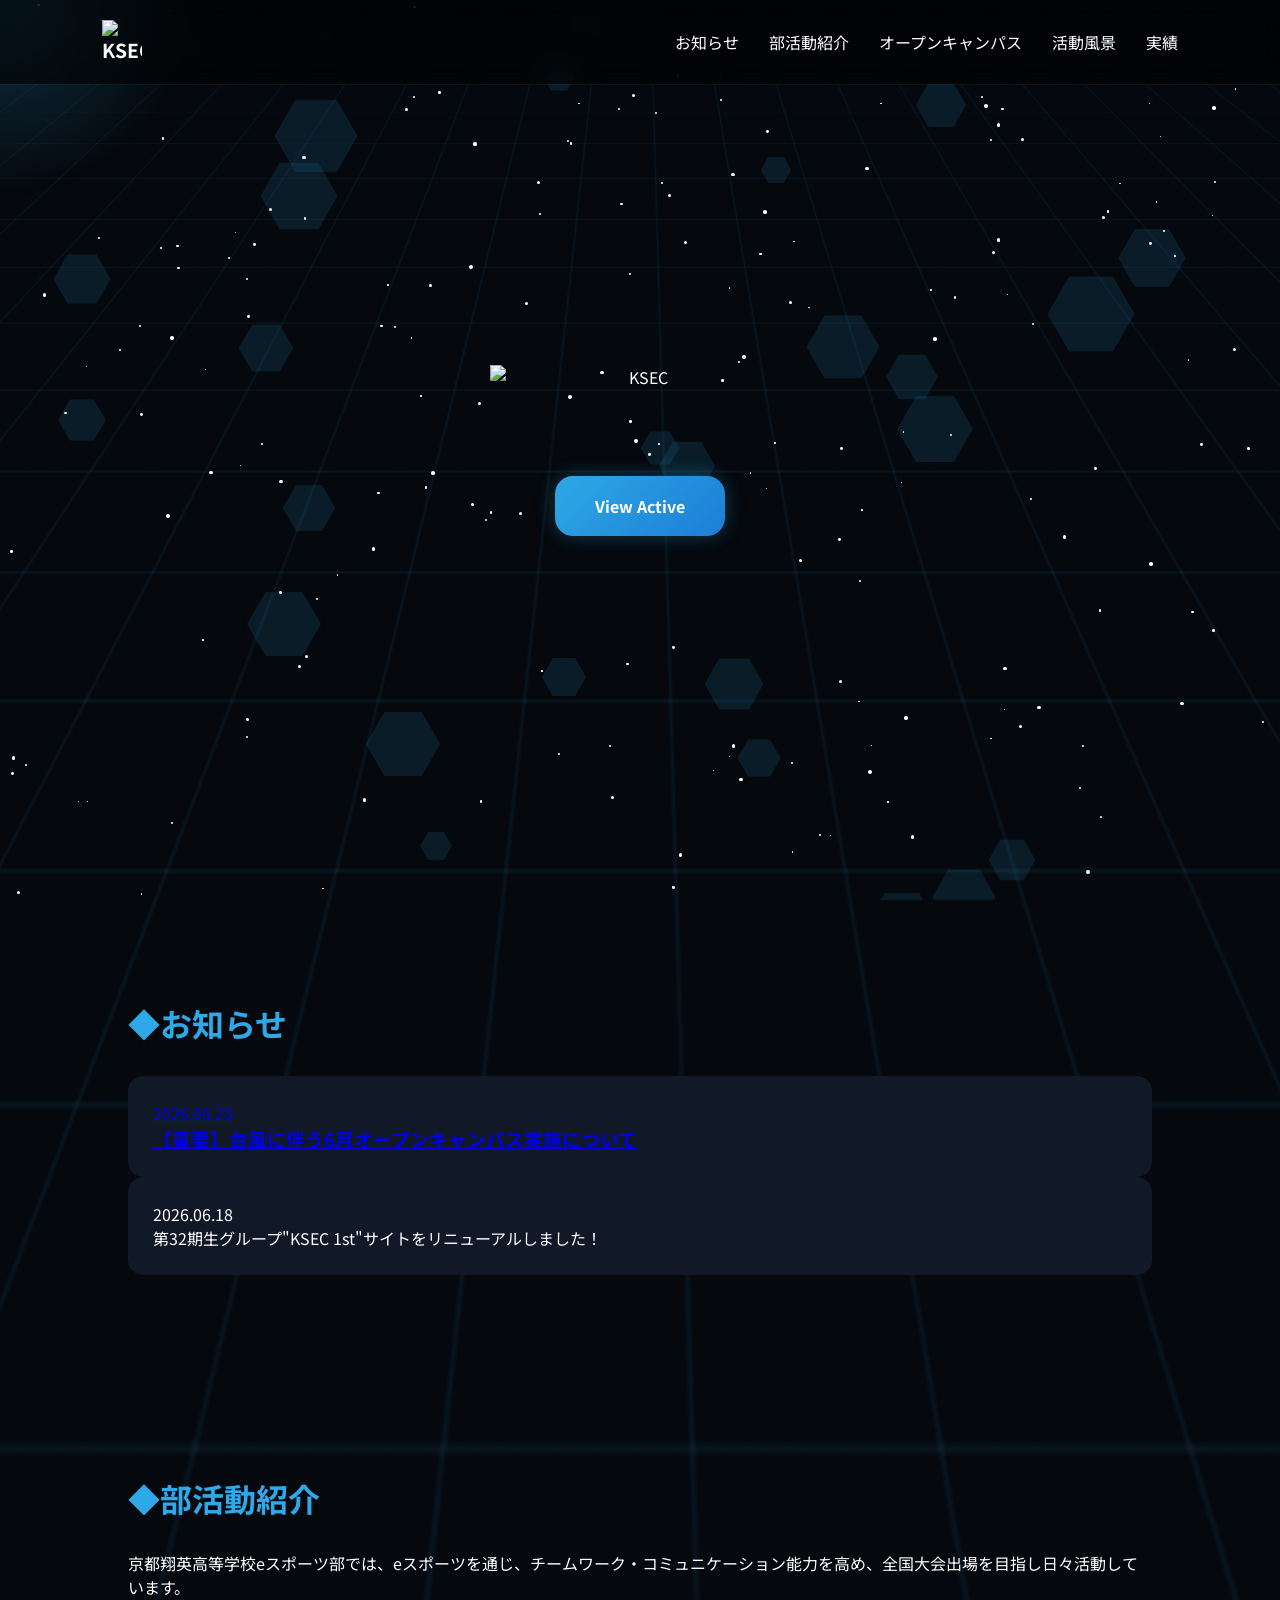
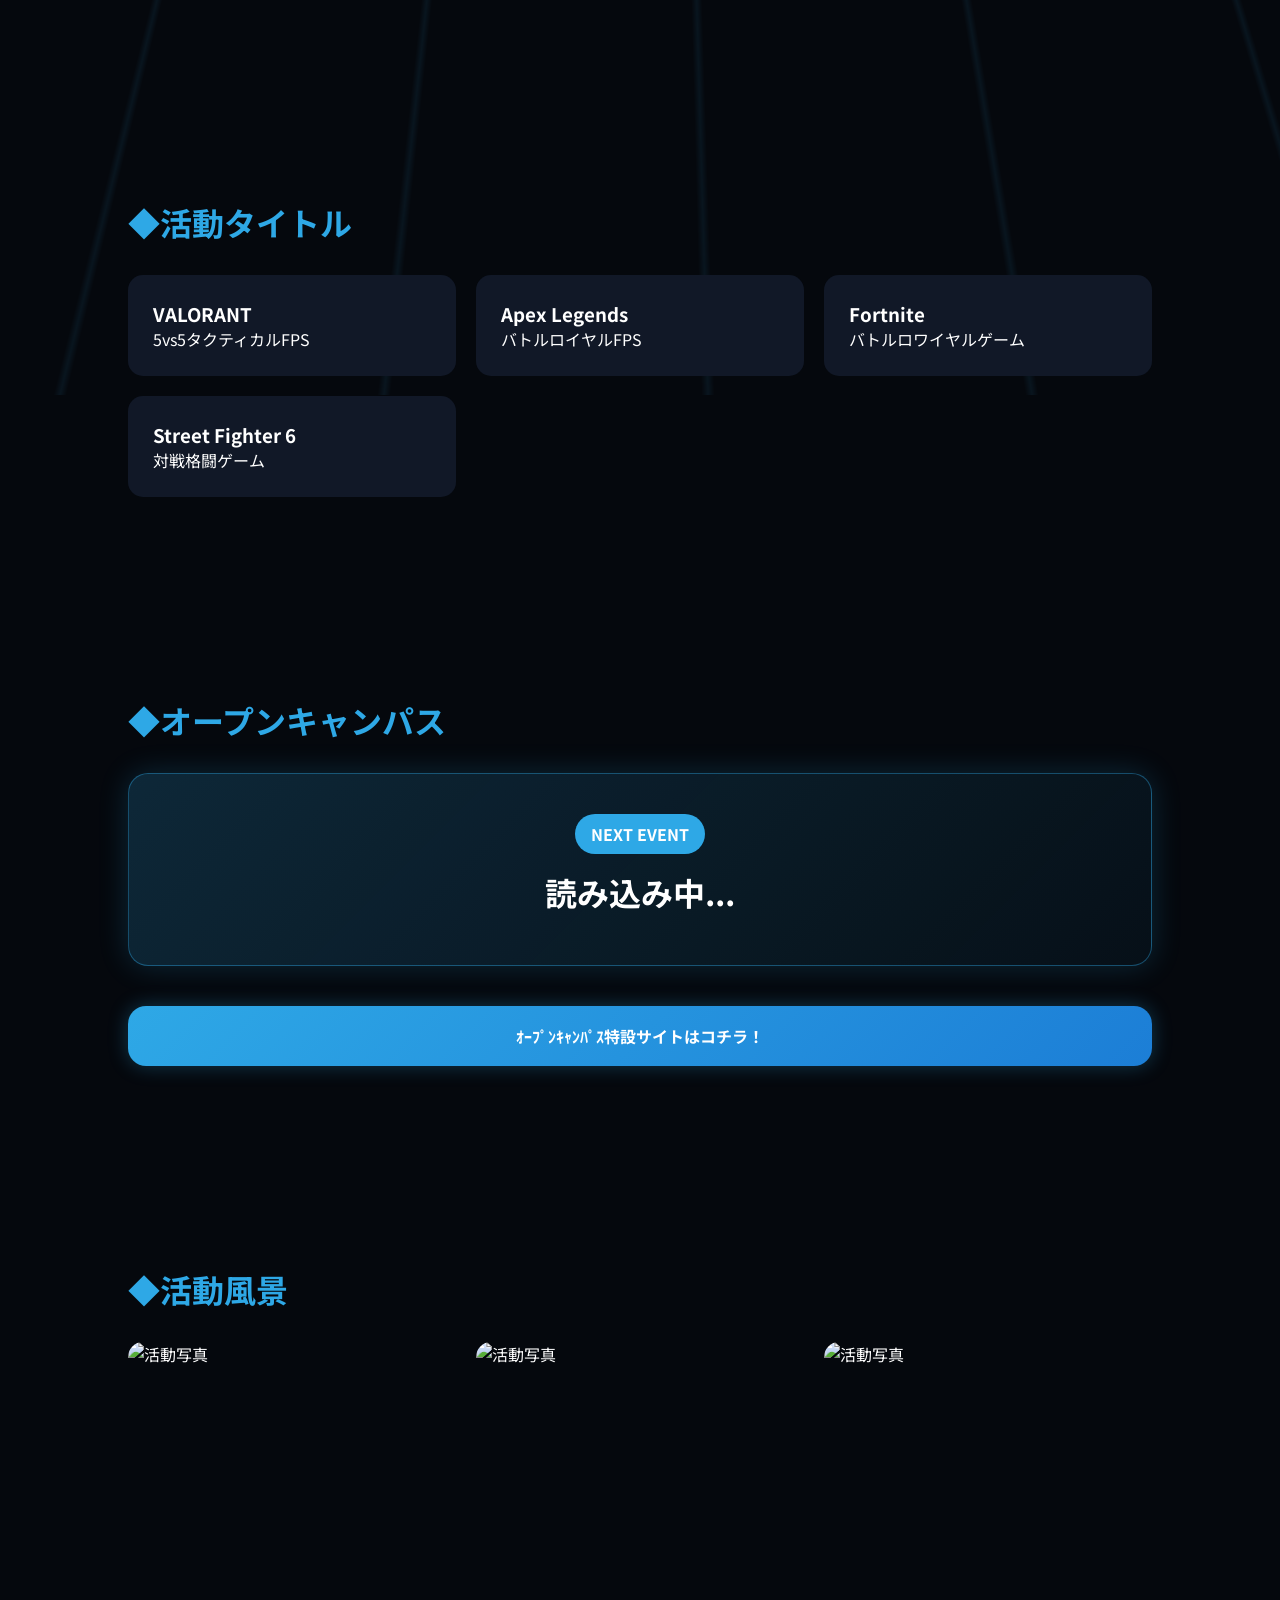
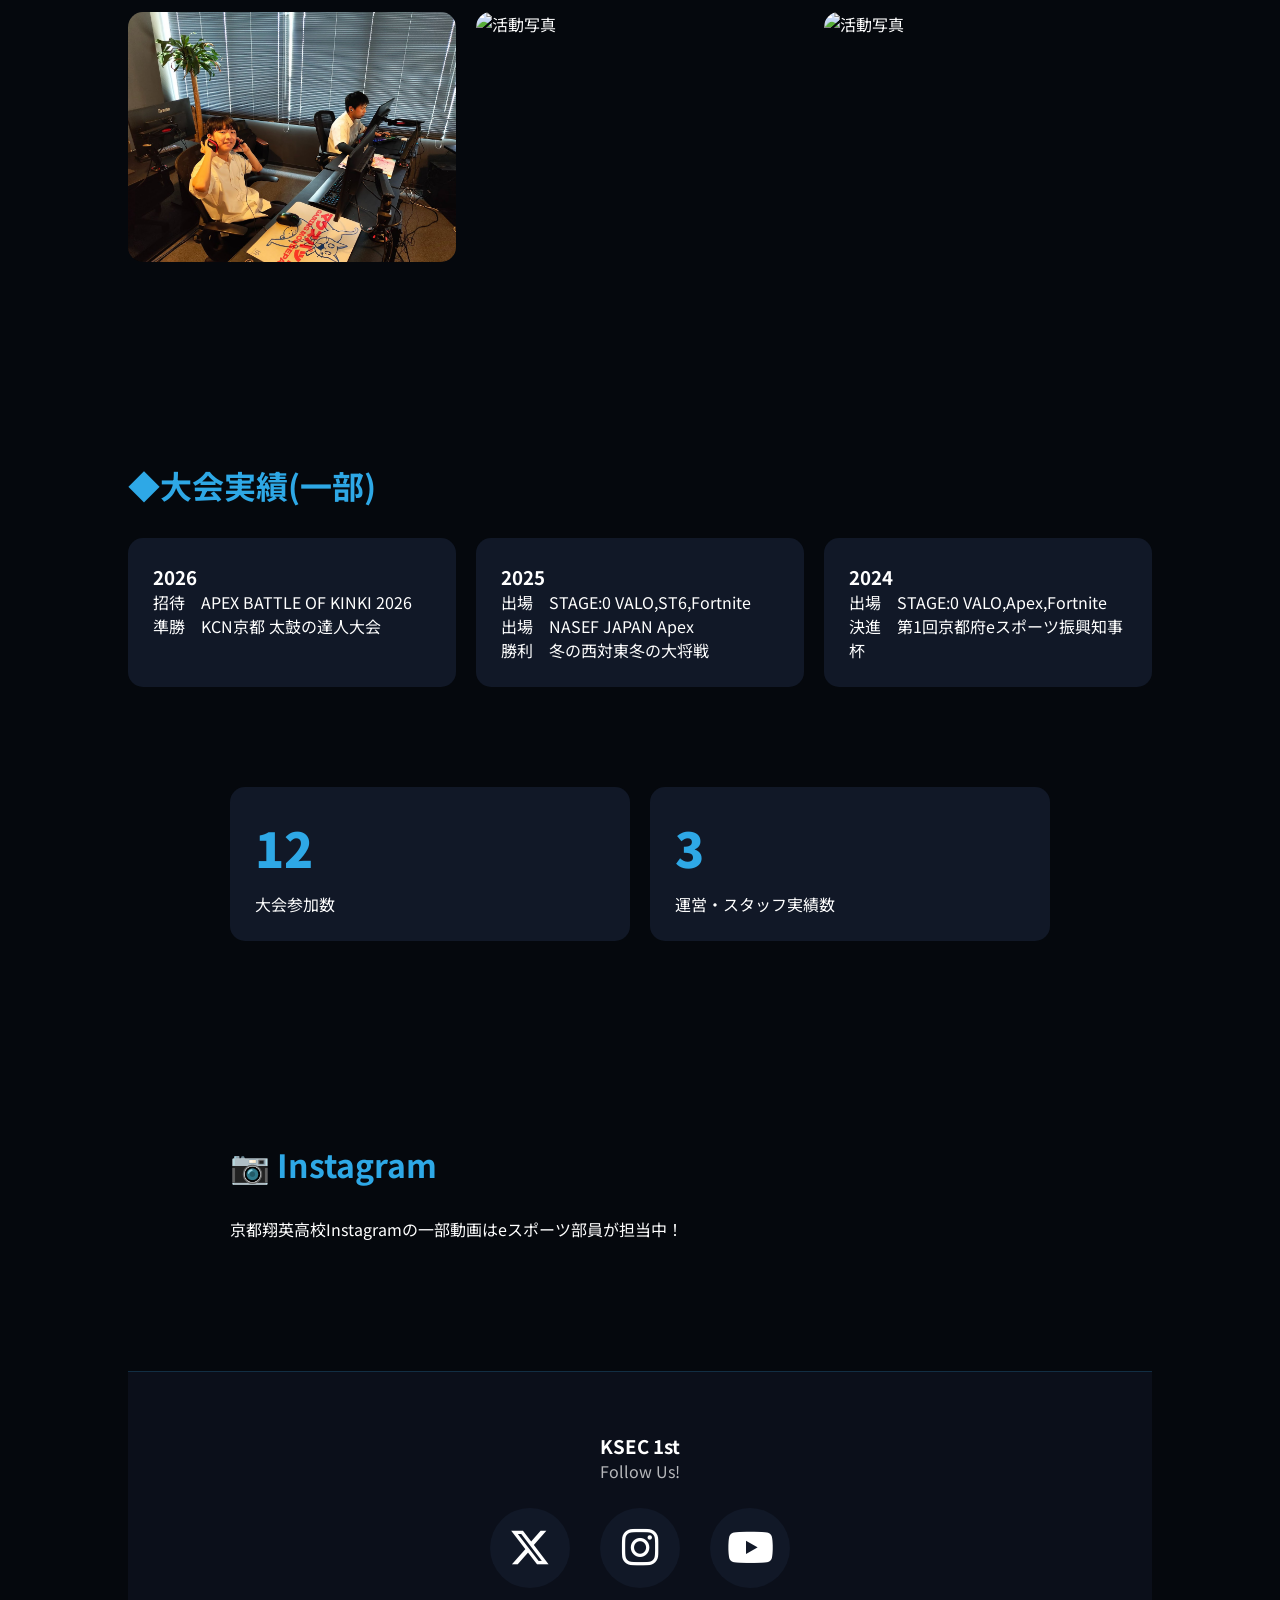
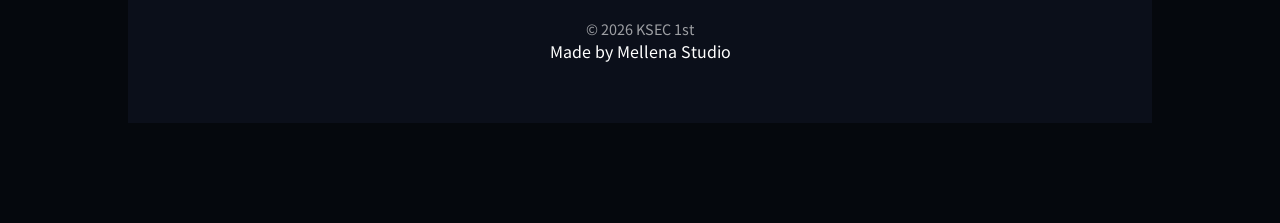
==== index.html @ 060e26bb "Update index.html" ====
<!DOCTYPE html>
<html lang="ja">
<head>
<meta charset="UTF-8">
<meta name="viewport" content="width=device-width, initial-scale=1.0">
<title>KSEC 1st</title>
<link rel="stylesheet" href="style.css">
<link rel="preconnect" href="https://fonts.googleapis.com">
<link rel="preconnect" href="https://fonts.gstatic.com" crossorigin>
<link href="https://fonts.googleapis.com/css2?family=Noto+Sans+JP:wght@300;400;500;700;900&display=swap" rel="stylesheet">
<link rel="stylesheet" href="https://cdnjs.cloudflare.com/ajax/libs/font-awesome/6.5.2/css/all.min.css">
</head>
<body>

<div id="stars"></div>
<div class="grid-bg"></div>
<div id="particles"></div>
<div id="cursor-glow"></div>
    
<header>
<div class="logo">
<img src="ksec-logo2.png" alt="KSEC">
</div>
<nav id="nav">
<a href="#news">お知らせ</a><a href="#about">部活動紹介</a><a href="#open-campus">オープンキャンパス</a><a href="#gallery">活動風景</a><a href="#results">実績</a></nav>
<div id="menuBtn" class="menu-btn">☰</div>
</header>
<section id="home" class="hero">
<img src="ksec-logo.png" alt="KSEC" class="hero-logo glow-logo intro-logo">
<p class="catch">もっと楽しく もっと上へ</p>
<a href="#about" class="hero-btn">
</span>View Active</a>
</section>

<!-- News -->
<section id="news" class="fade">
<h2>◆お知らせ</h2>
<div class="news-wrapper">
<div class="news-card">
<a href="https://drive.google.com/file/d/1U4mfy_bOHEAbRYDK4AwfOE5Px_L6fiT7/view" class="news-link">
<span class="news-date">2026.06.25</span><h3>【重要】台風に伴う6月オープンキャンパス実施について</h3>
</a></div></div>

<div class="news-card">
<span class="date">2026.06.18</span>
<p>第32期生グループ"KSEC 1st"サイトをリニューアルしました！</p>
</div></div></section>

<!-- About -->
<section id="about" class="fade">
<h2>◆部活動紹介</h2>
<p class="about-text">
</p>京都翔英高等学校eスポーツ部では、eスポーツを通じ、チームワーク・コミュニケーション能力を高め、全国大会出場を目指し日々活動しています。</p>
</section>

<!-- Games -->

<section id="games" class="fade">
<h2>◆活動タイトル</h2>
<div class="games-grid">
<div class="game-card">
<h3>VALORANT</h3><p>5vs5タクティカルFPS</p></div>
<div class="game-card">
<h3>Apex Legends</h3><p>バトルロイヤルFPS</p></div>
<div class="game-card">
<h3>Fortnite</h3><p>バトルロワイヤルゲーム</p></div>
<div class="game-card">
<h3>Street Fighter 6</h3><p>対戦格闘ゲーム</p></div>
</div>
</section>
<!-- Schedule -->
<section id="open-campus" class="fade">
<h2>◆オープンキャンパス</h2>

<!-- 次回開催 -->
<div class="next-campus">
<span class="badge">NEXT EVENT</span>
<h3 id="index-next-date">読み込み中...</h3>
<p id="index-next-title"></p><p id="index-next-time"></p>
<p id="index-countdown" class="countdown"></p>
</div><div>
<a href="open-campus.html" class="hero-btn">ｵｰﾌﾟﾝｷｬﾝﾊﾟｽ特設サイトはコチラ！</a>
</div></section>

<!-- Gallery -->
<section id="gallery" class="fade">
<h2>◆活動風景</h2>
<div class="gallery">
<img src="photo2.JPG" alt="活動写真"><img src="photo4.JPG" alt="活動写真"><img src="photo6.JPG" alt="活動写真"><img src="photo1.jpg" alt="活動写真"><img src="photo3.JPG" alt="活動写真"><img src="photo5.JPG" alt="活動写真">
</div>
</section>
<!-- Results -->
<section id="results" class="fade">
<h2>◆大会実績(一部)</h2>
<div class="results-grid">
<div class="result-card">
<h3>2026</h3>
<p>招待　APEX BATTLE OF KINKI 2026</p><p>準勝　KCN京都 太鼓の達人大会</p></div>
<div class="result-card">
<h3>2025</h3><p>出場　STAGE:0 VALO,ST6,Fortnite</p><p>出場　NASEF JAPAN Apex</p><p>勝利　冬の西対東冬の大将戦</p></div>
<div class="result-card">
<h3>2024</h3><p>出場　STAGE:0 VALO,Apex,Fortnite</p><p>決進　第1回京都府eスポーツ振興知事杯</p></div></div>
<!-- Stats -->
<section class="stats fade">
<div class="stat-card">
<span class="counter" data-target="30">0</span>
<p>大会参加数</p>
</div>
<div class="stat-card">
<span class="counter" data-target="6">0</span>
<p>運営・スタッフ実績数</p>
</div></section>
<!-- Instagram -->
<section id="instagram" class="fade">
<h2>📷 Instagram</h2><p class="insta-text">
</p>京都翔英高校Instagramの一部動画はeスポーツ部員が担当中！</p>
 <script src="https://static.elfsight.com/platform/platform.js" async></script>
<div class="elfsight-app-819b31e4-24ea-409b-ba57-4400c24d11ab" data-elfsight-app-lazy>
</div></section>

<footer>
<h3>KSEC 1st</h3>
<p class="footer-message">Follow Us!</p>
<div class="social-links">
<a href="https://x.com/kyoto_shoei" target="_blank" class="x">
<i class="fa-brands fa-x-twitter"></i></a>
<a href="https://www.instagram.com/kyotoshoei_highschool_info/" target="_blank"class="instagram">
<i class="fa-brands fa-instagram"></i>
</a><a href="https://www.youtube.com/@masayume6021" target="_blank" class="youtube">
<i class="fa-brands fa-youtube"></i></a></div>
<p class="copyright">© 2026 KSEC 1st</p><p>Made by Mellena Studio</p>
</footer>
<script src="script.js"></script>
</body>
</html>
---- style.css ----
html,
body{
    overflow-x: clip;
}

/* ==========================
   RESET
========================== */

*{
margin:0;
padding:0;
box-sizing:border-box;
scroll-behavior:smooth;
}

:root{

--main:#2EA8E6;
--bg:#05080d;
--card:#111827;
--text:#ffffff;

}

body{

background:var(--bg);
color:var(--text);

font-family:
"Noto Sans JP",
sans-serif;

overflow-x:hidden;

}

/* ==========================
   星空
========================== */

#stars{

position:fixed;
top:0;
left:0;

width:100%;
height:100%;

z-index:-5;

pointer-events:none;

}

.star{

position:absolute;

background:white;

border-radius:50%;

animation:
twinkle 3s infinite alternate;

}

@keyframes twinkle{

0%{
opacity:.2;
}

100%{
opacity:1;
}

}

/* ==========================
   3D GRID
========================== */

.grid-bg{

position:fixed;

width:100%;
height:100%;

top:0;
left:0;

background:

linear-gradient(
rgba(46,168,230,.08) 1px,
transparent 1px
),

linear-gradient(
90deg,
rgba(46,168,230,.08) 1px,
transparent 1px
);

background-size:50px 50px;

transform:
perspective(1000px)
rotateX(70deg);

transform-origin:top;

animation:
gridMove 10s linear infinite;

z-index:-4;

}

@keyframes gridMove{

0%{
background-position:0 0;
}

100%{
background-position:0 50px;
}

}

/* ==========================
   HEX PARTICLES
========================== */

#particles{

position:fixed;

width:100%;
height:100%;

z-index:-3;

overflow:hidden;

pointer-events:none;

}

.hex{

position:absolute;

width:60px;
height:60px;

background:
rgba(46,168,230,.12);

clip-path:
polygon(
25% 6.7%,
75% 6.7%,
100% 50%,
75% 93.3%,
25% 93.3%,
0% 50%
);

animation:
floatHex linear infinite;

}

@keyframes floatHex{

0%{

transform:
translateY(0)
rotate(0deg);

}

50%{

transform:
translateY(-80px)
rotate(180deg);

}

100%{

transform:
translateY(0)
rotate(360deg);

}

}

/* ==========================
   CURSOR GLOW
========================== */

#cursor-glow{

position:fixed;

width:400px;
height:400px;

border-radius:50%;

background:
radial-gradient(
circle,
rgba(46,168,230,.25),
transparent 70%
);

pointer-events:none;

transform:
translate(-50%,-50%);

z-index:-1;

}

/* ==========================
   HEADER
========================== */

header{

position:fixed;

width:100%;

padding:20px 8%;

display:flex;

justify-content:space-between;

align-items:center;

background:
rgba(0,0,0,.6);

backdrop-filter:
blur(10px);

z-index:1000;

}

.logo{

display:flex;

align-items:center;

gap:10px;

font-weight:700;

font-size:1.2rem;

}

.logo img{

width:40px;

}

nav{

display:flex;

gap:30px;

}

nav a{

color:white;

text-decoration:none;

transition:.3s;

}

nav a:hover{

color:var(--main);

}

.menu-btn{

display:none;

font-size:2rem;

cursor:pointer;

}

/* ==========================
   HERO
========================== */

.hero{

height:100vh;

display:flex;

flex-direction:column;

justify-content:center;

align-items:center;

text-align:center;

padding:0 20px;

}

.hero h1{

font-size:5rem;

font-weight:900;

margin-top:20px;

}

.catch{

font-size:1.4rem;

margin-top:15px;

opacity:0;

animation:
fadeUp 1s ease forwards;

animation-delay:2.8s;

}

/* ==========================
   LOGO
========================== */

.hero-logo{

width:300px;

max-width:70%;

}

.intro-logo{

opacity:0;

animation:

eagleEntrance 3s ease-out forwards,

landingGlow 1.5s ease-out 2.3s,

floatLogo 5s ease-in-out infinite 3s;

}

@keyframes eagleEntrance{

0%{

opacity:0;

transform:

translateX(-500px)
translateY(-150px)
rotate(-25deg)
scale(.2);

filter:blur(15px);

}

40%{

opacity:1;

transform:

translateX(80px)
translateY(-40px)
rotate(8deg)
scale(1.15);

filter:blur(0);

}

70%{

transform:

translateX(-30px)
translateY(10px)
rotate(-3deg)
scale(.95);

}

100%{

opacity:1;

transform:

translateX(0)
translateY(0)
rotate(0)
scale(1);

}

}

@keyframes landingGlow{

50%{

filter:

drop-shadow(0 0 30px #2EA8E6)

drop-shadow(0 0 80px #2EA8E6)

drop-shadow(0 0 120px #2EA8E6);

}

}

@keyframes floatLogo{

0%{
transform:translateY(0);
}

50%{
transform:translateY(-20px);
}

100%{
transform:translateY(0);
}

}

/* ==========================
   BUTTON
========================== */

.hero-btn{

display:flex;
align-items:center;
justify-content:center;
gap:12px;

margin-top:40px;

padding:18px 40px;

border-radius:18px;

text-decoration:none;

font-weight:700;
font-size:1rem;

color:white;

background:
linear-gradient(
135deg,
#2EA8E6,
#1c7ed6
);

box-shadow:
0 0 20px rgba(46,168,230,.3);

transition:
all .3s ease;

}

.hero-btn:hover{

transform:
translateY(-4px)
scale(1.03);

box-shadow:

0 0 25px rgba(46,168,230,.5),

0 0 50px rgba(46,168,230,.3);

}

.hero-btn:active{

transform:
translateY(-1px);

}

.btn-icon{

font-size:1.2rem;

}

.hero-btn{

position:relative;
overflow:hidden;

}

.hero-btn::before{

content:"";

position:absolute;

top:0;
left:-100%;

width:100%;
height:100%;

background:

linear-gradient(
90deg,
transparent,
rgba(255,255,255,.3),
transparent
);

transition:.8s;

}

.hero-btn:hover::before{

left:100%;

}

/* ==========================
   SECTION
========================== */

section{

padding:100px 10%;

}

h2{

font-size:2rem;

margin-bottom:30px;

color:var(--main);

}

/* ==========================
   CARDS
========================== */

.news-card,
.game-card,
.result-card,
.stat-card{

background:var(--card);

padding:25px;

border-radius:15px;

transition:.3s;

}

.news-card:hover,
.game-card:hover,
.result-card:hover,
.stat-card:hover{

transform:
translateY(-5px);

box-shadow:
0 0 25px rgba(46,168,230,.3);

}

.games-grid,
.results-grid,
.stats{

display:grid;

grid-template-columns:
repeat(auto-fit,minmax(250px,1fr));

gap:20px;

}

/* ==========================
   GALLERY
========================== */

.gallery{

display:grid;

grid-template-columns:
repeat(auto-fit,minmax(250px,1fr));

gap:20px;

}

.gallery img{

width:100%;

height:250px;

object-fit:cover;

border-radius:15px;

transition:.4s;

}

.gallery img:hover{

transform:
scale(1.05);

box-shadow:
0 0 30px rgba(46,168,230,.5);

}

/* ==========================
   COUNTER
========================== */

.counter{

font-size:3rem;

font-weight:900;

color:var(--main);

display:block;

margin-bottom:10px;

}

/* ==========================
   SCROLL ANIMATION
========================== */

.fade{

opacity:0;

transform:
translateY(50px);

transition:1s;

}

.fade.show{

opacity:1;

transform:
translateY(0);

}

/* ==========================
   OPEN CAMPUS
========================== */

.next-campus{

background:
linear-gradient(
135deg,
rgba(46,168,230,.2),
rgba(46,168,230,.05)
);

border:
1px solid rgba(46,168,230,.4);

padding:40px;

border-radius:20px;

margin-bottom:40px;

text-align:center;

box-shadow:
0 0 30px rgba(46,168,230,.2);

}

.badge{

display:inline-block;

padding:8px 16px;

border-radius:999px;

background:#2EA8E6;

font-weight:bold;

margin-bottom:15px;

}

.next-campus h3{

font-size:2rem;

margin-bottom:10px;

}

.campus-list{

display:flex;

flex-direction:column;

gap:15px;

}

.campus-card{

display:flex;

align-items:center;

gap:20px;

padding:20px;

background:#111827;

border-radius:15px;

transition:.3s;

}

.campus-card:hover{

transform:
translateX(8px);

box-shadow:
0 0 20px rgba(46,168,230,.3);

}

.campus-date{

min-width:80px;

text-align:center;

font-size:1.4rem;

font-weight:bold;

color:#2EA8E6;

}

/* ==========================
   OPEN CAMPUS BUTTON
========================== */

.campus-btn{

display:inline-flex;

align-items:center;
justify-content:center;

gap:10px;

width:fit-content;

margin:25px auto 0;

padding:18px 35px;

background:
linear-gradient(
135deg,
#2EA8E6,
#1c7ed6
);

color:white;

text-decoration:none;

font-size:1.05rem;
font-weight:700;

border-radius:999px;

transition:.3s;

box-shadow:
0 0 20px rgba(46,168,230,.3);

position:relative;
overflow:hidden;

}

/* 光が流れる */

.campus-btn::before{

content:"";

position:absolute;

top:0;
left:-100%;

width:100%;
height:100%;

background:

linear-gradient(
90deg,
transparent,
rgba(255,255,255,.4),
transparent
);

transition:.8s;

}

.campus-btn:hover::before{

left:100%;

}

.campus-btn:hover{

transform:
translateY(-4px)
scale(1.03);

box-shadow:

0 0 30px rgba(46,168,230,.5),

0 0 60px rgba(46,168,230,.3);

}

/*************************
 OPEN CAMPUS TITLE
*************************/

.campus-title{

    width:1000px;

    max-width:95%;

    height:auto;

    display:block;

    margin:50px auto 20px;

    filter:
        drop-shadow(0 0 15px rgba(46,168,230,.6))
        drop-shadow(0 0 35px rgba(46,168,230,.4));

    animation:
        titleAppear 1.2s ease,
        titleFloat 4s ease-in-out infinite 1.2s;

}

/* 登場演出 */

@keyframes titleAppear{

    from{

        opacity:0;

        transform:
            translateY(40px)
            scale(.9);

    }

    to{

        opacity:1;

        transform:
            translateY(0)
            scale(1);

    }

}

/* ふわっと浮く */

@keyframes titleFloat{

    0%{
        transform:translateY(0);
    }

    50%{
        transform:translateY(-10px);
    }

    100%{
        transform:translateY(0);
    }

}

@media(max-width:820px){

    .campus-title{

        width:95%;

    }

}

/*************************
 OPEN CAMPUS BUTTON 2
*************************/

.campus-view-wrapper{

    display:flex;

    justify-content:center;

    margin-top:35px;

}

.campus-view-btn{

    position:relative;

    display:flex;

    align-items:center;

    gap:15px;

    padding:18px 38px;

    border:2px solid #2EA8E6;

    border-radius:999px;

    color:#fff;

    text-decoration:none;

    font-weight:700;

    letter-spacing:1px;

    overflow:hidden;

    transition:.4s;

    background:
    rgba(46,168,230,.08);

    backdrop-filter:blur(10px);

    box-shadow:
    0 0 20px rgba(46,168,230,.2);

}

.campus-view-btn::before{

    content:"";

    position:absolute;

    top:0;
    left:-120%;

    width:120%;
    height:100%;

    background:

    linear-gradient(
        90deg,
        transparent,
        rgba(255,255,255,.3),
        transparent
    );

    transition:.8s;

}

.campus-view-btn:hover::before{

    left:120%;

}

.campus-view-btn:hover{

    transform:
    translateY(-5px);

    box-shadow:
    0 0 30px rgba(46,168,230,.5),
    0 0 60px rgba(46,168,230,.3);

    background:
    rgba(46,168,230,.15);

}

.campus-view-btn svg{

    transition:.3s;

}

.campus-view-btn:hover svg{

    transform:
    translateX(8px);

}

/*************************
 OPEN CAMPUS Pages Font
*************************/

.campus-hero h2{

    font-family:'Ramabhadra', sans-serif;

    font-size:4.5rem;

    font-style:italic;

    transform:skewX(-12deg);

    letter-spacing:5px;

    color:white;

    text-shadow:
        0 0 10px #2EA8E6,
        0 0 25px #2EA8E6,
        0 0 50px #2EA8E6;

}

/* ==========================
   STAR
========================== */

.shooting-star{

position:fixed;

width:150px;
height:2px;

background:
linear-gradient(
90deg,
#ffffff,
#2EA8E6,
transparent
);

transform:rotate(-35deg);

pointer-events:none;

z-index:-2;

animation:
shoot 2s linear forwards;

}

@keyframes shoot{

0%{

opacity:0;

transform:
translate(0,0)
rotate(-35deg);

}

10%{

opacity:1;

}

100%{

opacity:0;

transform:
translate(-1200px,600px)
rotate(-35deg);

}

}

/* ==========================
   INSTAGRAM
========================== */

#instagram{
    text-align:left;

}

.insta-text{
    text-align:left;

    margin-bottom:30px;

    opacity:.8;

    font-size:1.1rem;

}

/* Elfsight本体 */

.elfsight-app-819b31e4-24ea-409b-ba57-4400c24d11ab{
    text-align:left;

    margin-top:30px;

    border-radius:20px;

    overflow:hidden;

    box-shadow:
        0 0 25px rgba(46,168,230,.2);

}

/* スマホ対応 */

@media(max-width:768px){

    .insta-text{
        text-align:left;

        font-size:1rem;

    }

}

/* ==========================
   OpenCampas Pages CSS
========================== */
.campus-hero{

    padding-top:120px;

    box-sizing:border-box;

}

@media(max-width:768px){

    .campus-title{

        width:130%;

        max-width:none;

        margin-left:-15%;

        margin-top:20px;

    }

}

.campus-hero{

height:60vh;

background:

linear-gradient(
135deg,
rgba(46,168,230,.2),
rgba(0,0,0,.5)
);

}

.campus-hero h1{

font-size:4rem;

margin-bottom:20px;

}

/*************************
 OpenCampas Pages GALLERY
*************************/

.campus-gallery{

    display:grid;

    grid-template-columns:
    repeat(auto-fit,minmax(250px,1fr));

    gap:20px;

}

.campus-gallery img{

    width:100%;

    height:220px;

    object-fit:cover;

    border-radius:15px;

    transition:.3s;

}

.campus-gallery img:hover{

    transform:scale(1.05);

    box-shadow:
    0 0 25px rgba(46,168,230,.4);

}

/*************************
 OpenCampas Pages MEMORY
*************************/

.memory-grid{

    display:grid;

    grid-template-columns:
    repeat(auto-fit,minmax(280px,1fr));

    gap:25px;

}

.memory-card{

    background:#111827;

    border-radius:20px;

    overflow:hidden;

    transition:.3s;

}

.memory-card:hover{

    transform:translateY(-8px);

    box-shadow:
    0 0 25px rgba(46,168,230,.3);

}

.memory-card img{

    width:100%;

    height:220px;

    object-fit:cover;

}

.memory-card h3{

    padding:20px 20px 10px;

}

.memory-card p{

    padding:0 20px 20px;

}

/*************************
 OpenCampas Pages FAQ
*************************/

.faq{

    max-width:900px;

    margin:0 auto;

}

.faq details{

    background:#111827;

    border-radius:15px;

    margin-bottom:15px;

    padding:20px;

    transition:.3s;

}

.faq details:hover{

    box-shadow:
    0 0 20px rgba(46,168,230,.2);

}

.faq summary{

    cursor:pointer;

    font-size:1.1rem;

    font-weight:700;

    color:#2EA8E6;

}

.faq p{

    margin-top:15px;

    opacity:.9;

}

/*************************
 ACCESS MAP
*************************/

.map-container{

    margin-top:30px;

    border-radius:20px;

    overflow:hidden;

    box-shadow:
        0 0 25px rgba(46,168,230,.2);

}

.map-container iframe{

    width:100%;

    height:450px;

    border:none;

}

.access-text{

    text-align:center;

    opacity:.8;

    margin-bottom:20px;

}

.access-info{

    text-align:center;

    margin-top:20px;

    line-height:1.8;

    opacity:.9;

}

@media(max-width:768px){

    .map-container iframe{

        height:300px;

    }

}

/*************************
 FOOTER
*************************/

footer{

    padding:60px 20px;

    text-align:center;

    background:#0b0f1a;

    border-top:
    1px solid rgba(46,168,230,.2);

}

.footer-message{

    opacity:.7;

    margin-bottom:25px;

}

/*************************
 SNS
*************************/

.social-links{

    display:flex;

    justify-content:center;

    gap:30px;

    margin-bottom:30px;

}

.social-links a{

    width:80px;
    height:80px;

    font-size:2.6rem;

    display:flex;
    align-items:center;
    justify-content:center;

    border-radius:50%;

    background:#111827;

    color:white;

    text-decoration:none;

    transition:.3s;

}

.social-links a:hover{

    transform:
    translateY(-10px)
    scale(1.15);

}

/* X */

.social-links .x:hover{

    box-shadow:
    0 0 20px #ffffff,
    0 0 40px #ffffff;

}

/* Instagram */

.social-links .instagram:hover{

    box-shadow:
    0 0 20px #E1306C,
    0 0 40px #E1306C;

}

/* YouTube */

.social-links .youtube:hover{

    box-shadow:
    0 0 20px #ff0000,
    0 0 40px #ff0000;

}

/*************************
 FLOAT
*************************/

@keyframes socialFloat{

    0%{
        transform:translateY(0);
    }

    50%{
        transform:translateY(-8px);
    }

    100%{
        transform:translateY(0);
    }

}

.social-links a:nth-child(2){

    animation-delay:.5s;

}

.social-links a:nth-child(3){

    animation-delay:1s;

}

.copyright{

    opacity:.6;

    font-size:.9rem;

}
/* ==========================
   MOBILE
========================== */

@media(max-width:768px){

.menu-btn{
display:block;
}

nav{

display:none;

position:absolute;

top:80px;
right:0;

width:100%;

background:#111827;

flex-direction:column;

align-items:center;

padding:20px;

}

nav.active{
display:flex;
}

.hero h1{
font-size:3rem;
}

.catch{
font-size:1rem;
}

.hero-logo{
width:220px;
}

section{
padding:80px 5%;
}

@media(max-width:768px){

    .social-links{

        gap:20px;

    }

    .social-links a{

        width:55px;
        height:55px;

        font-size:1.5rem;

    }

}

/* ==========================
   Wide Scroll Stop
========================== */

html,
body{

width:100%;
overflow-x:hidden;

}

@media(max-width:768px){

    #cursor-glow{
        display:none;
    }

}

/* =====================================
   OPEN CAMPUS SCHEDULE
===================================== */

.countdown{

    margin-top:20px;

    font-size:1.25rem;

    font-weight:bold;

    color:#2EA8E6;

    text-shadow:

        0 0 10px rgba(46,168,230,.6);

}

.schedule-subtitle{

    text-align:center;

    opacity:.7;

    margin-bottom:25px;

}

.finished{

    opacity:.4;

    filter:grayscale(100%);

}

.finished{

    opacity:.4;

    filter:grayscale(100%);

}

.coming{

    animation:

        campusGlow 2s infinite alternate;

}

@keyframes campusGlow{

    from{

        box-shadow:

            0 0 10px rgba(46,168,230,.3);

    }

    to{

        box-shadow:

            0 0 30px rgba(46,168,230,.8);

    }

}

.night{

    border:

    2px solid #8A2BE2;

}

/* ==========================
   STATUS BADGE
========================== */

.status{

    display:inline-block;

    padding:6px 14px;

    border-radius:999px;

    font-size:.8rem;

    font-weight:bold;

    margin-bottom:12px;

}

.accept-badge{

    background:#2EA8E6;

    color:#fff;

}

.today-badge{

    background:#ff3b3b;

    color:white;

    animation:

        blink 1s infinite;

}

.finished-badge{

    background:#666;

    color:white;

}

@keyframes blink{

    50%{

        opacity:.3;

    }

}

.night{

    border:

    2px solid #8a2be2;

}

.today{

    border:

    2px solid #ff3b3b;

    box-shadow:

        0 0 30px rgba(255,60,60,.6);

}

.finished{

    opacity:.45;

    filter:grayscale(100%);

}

.coming{

    animation:

        campusGlow 2s infinite alternate;

}

/* ==========================================
   OPEN CAMPUS SCHEDULE DESIGN
========================================== */

/* 全日程 */

.campus-list{

    display:grid;

    grid-template-columns:
    repeat(auto-fit,minmax(320px,1fr));

    gap:25px;

    margin-top:35px;

}

/* カード */

.campus-card{

    position:relative;

    padding:28px;

    border-radius:22px;

    overflow:hidden;

    background:

    rgba(255,255,255,.05);

    backdrop-filter:blur(15px);

    border:

    1px solid rgba(255,255,255,.15);

    transition:.35s;

}

/* ホバー */

.campus-card:hover{

    transform:

    translateY(-8px)
    scale(1.02);

    box-shadow:

    0 0 35px rgba(46,168,230,.35);

}

/* 左ライン */

.campus-card::before{

    content:"";

    position:absolute;

    left:0;

    top:0;

    width:6px;

    height:100%;

    background:

    linear-gradient(

    #2EA8E6,

    #00E5FF

    );

}

/* 日付 */

.campus-date{

    display:inline-block;

    margin-bottom:18px;

    font-size:1.35rem;

    font-weight:bold;

    color:#2EA8E6;

}

/* タイトル */

.campus-card strong{

    display:block;

    margin-bottom:10px;

    font-size:1.2rem;

}

/* 時間 */

.campus-card div{

    line-height:1.8;

}

/* 開催済み */

.finished{

    opacity:.45;

    filter:grayscale(100%);

}

/* 開催7日前 */

.coming{

    animation:

    glowCard 2s infinite alternate,

    floatCard 4s ease-in-out infinite;

}

/* ナイトOC */

.night{

    border:

    2px solid #8A2BE2;

}

.night::before{

    background:

    linear-gradient(

    #8A2BE2,

    #6A5ACD

    );

}

/* 本日 */

.today{

    border:

    2px solid #ff4444;

    animation:

    blinkBorder 1s infinite alternate;

}

/* ==================================
   ANIMATION
================================== */

@keyframes glowCard{

    from{

        box-shadow:

        0 0 10px rgba(46,168,230,.2);

    }

    to{

        box-shadow:

        0 0 35px rgba(46,168,230,.8);

    }

}

@keyframes floatCard{

    0%{

        transform:translateY(0);

    }

    50%{

        transform:translateY(-6px);

    }

    100%{

        transform:translateY(0);

    }

}

@keyframes blinkBorder{

    from{

        box-shadow:

        0 0 10px red;

    }

    to{

        box-shadow:

        0 0 35px red;

    }

}

/* ==================================
   STATUS
================================== */

.status{

    display:inline-block;

    padding:7px 16px;

    margin-bottom:15px;

    border-radius:999px;

    font-size:.82rem;

    font-weight:bold;

}

.accept-badge{

    background:#2EA8E6;

    color:#fff;

}

.today-badge{

    background:#ff4444;

    color:white;

}

.finished-badge{

    background:#666;

    color:white;

}

/* ==================================
   Countdown
================================== */

.countdown{

    margin-top:18px;

    font-size:1.2rem;

    font-weight:bold;

    color:#2EA8E6;

    text-shadow:

    0 0 10px rgba(46,168,230,.7);

}

/* ==================================
   Mobile
================================== */

@media(max-width:768px){

.campus-list{

grid-template-columns:1fr;

}

.campus-card{

padding:22px;

}

.campus-date{

font-size:1.15rem;

}

}
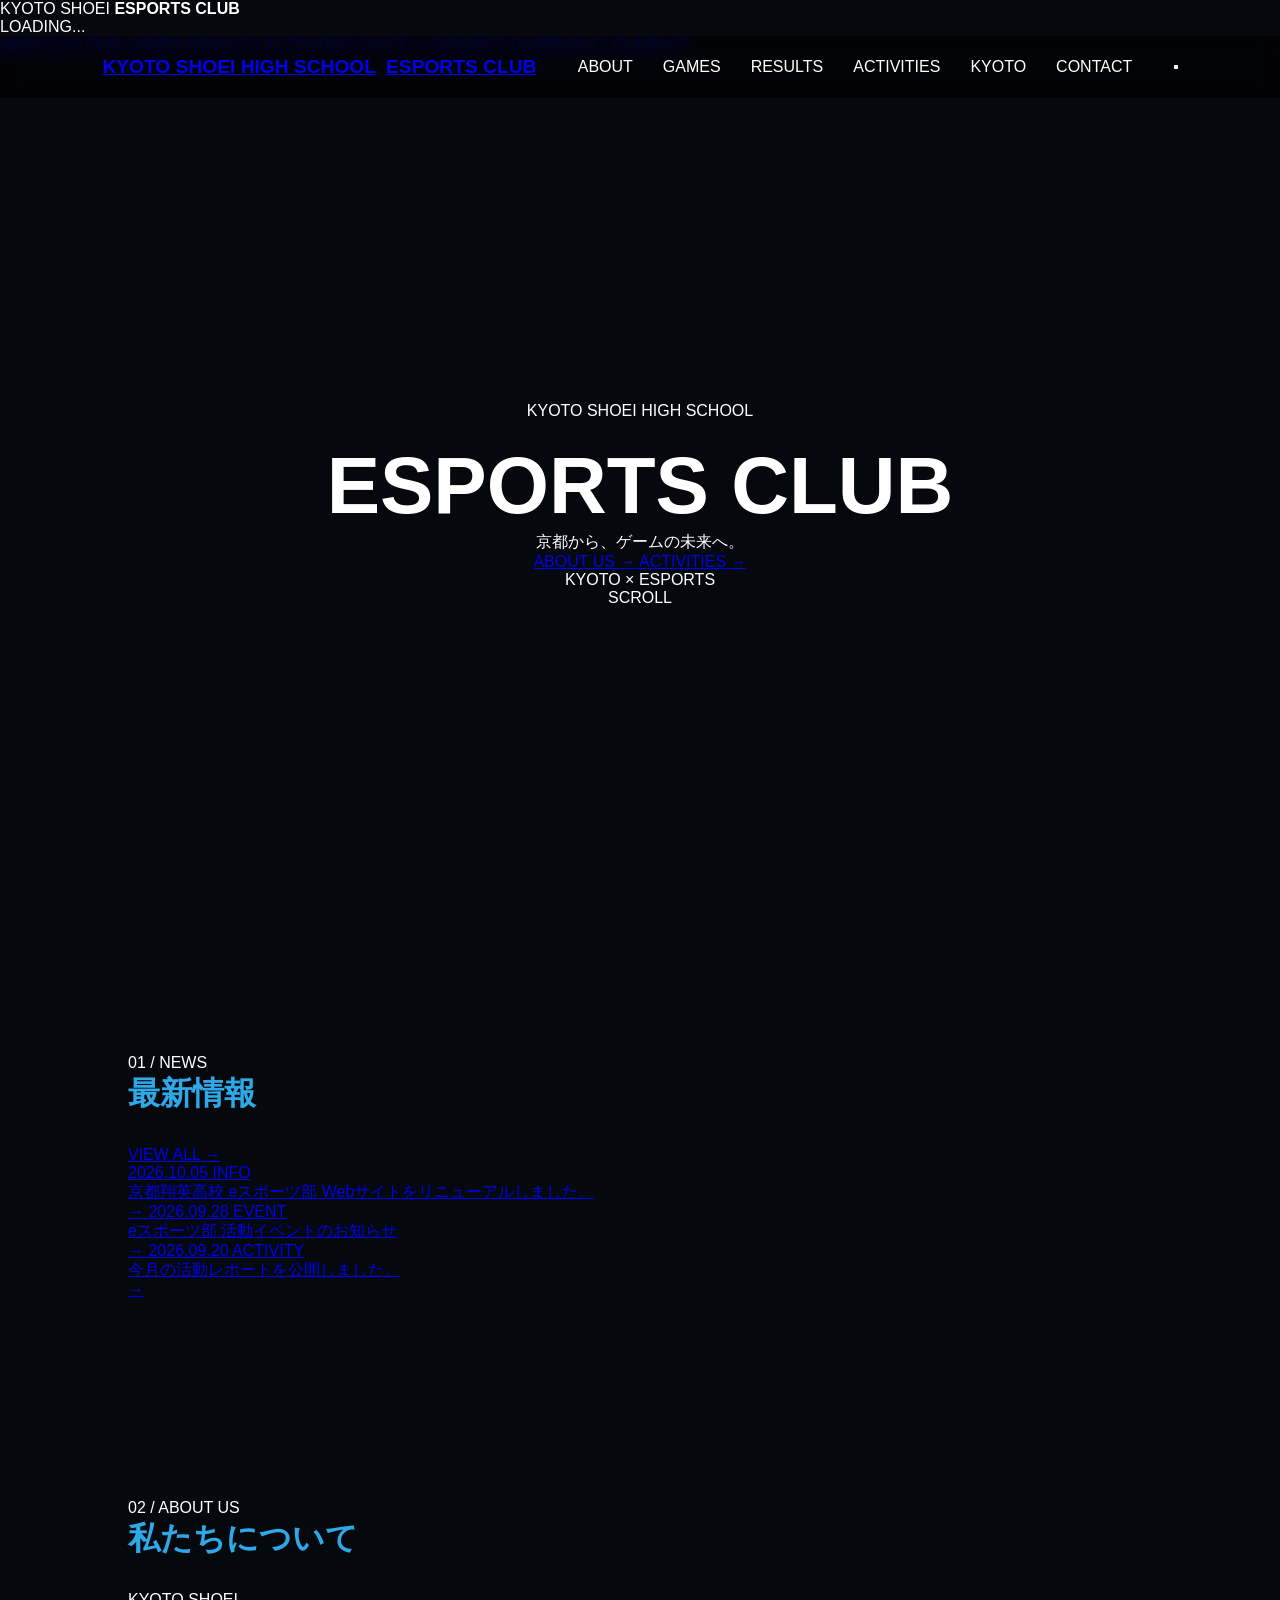
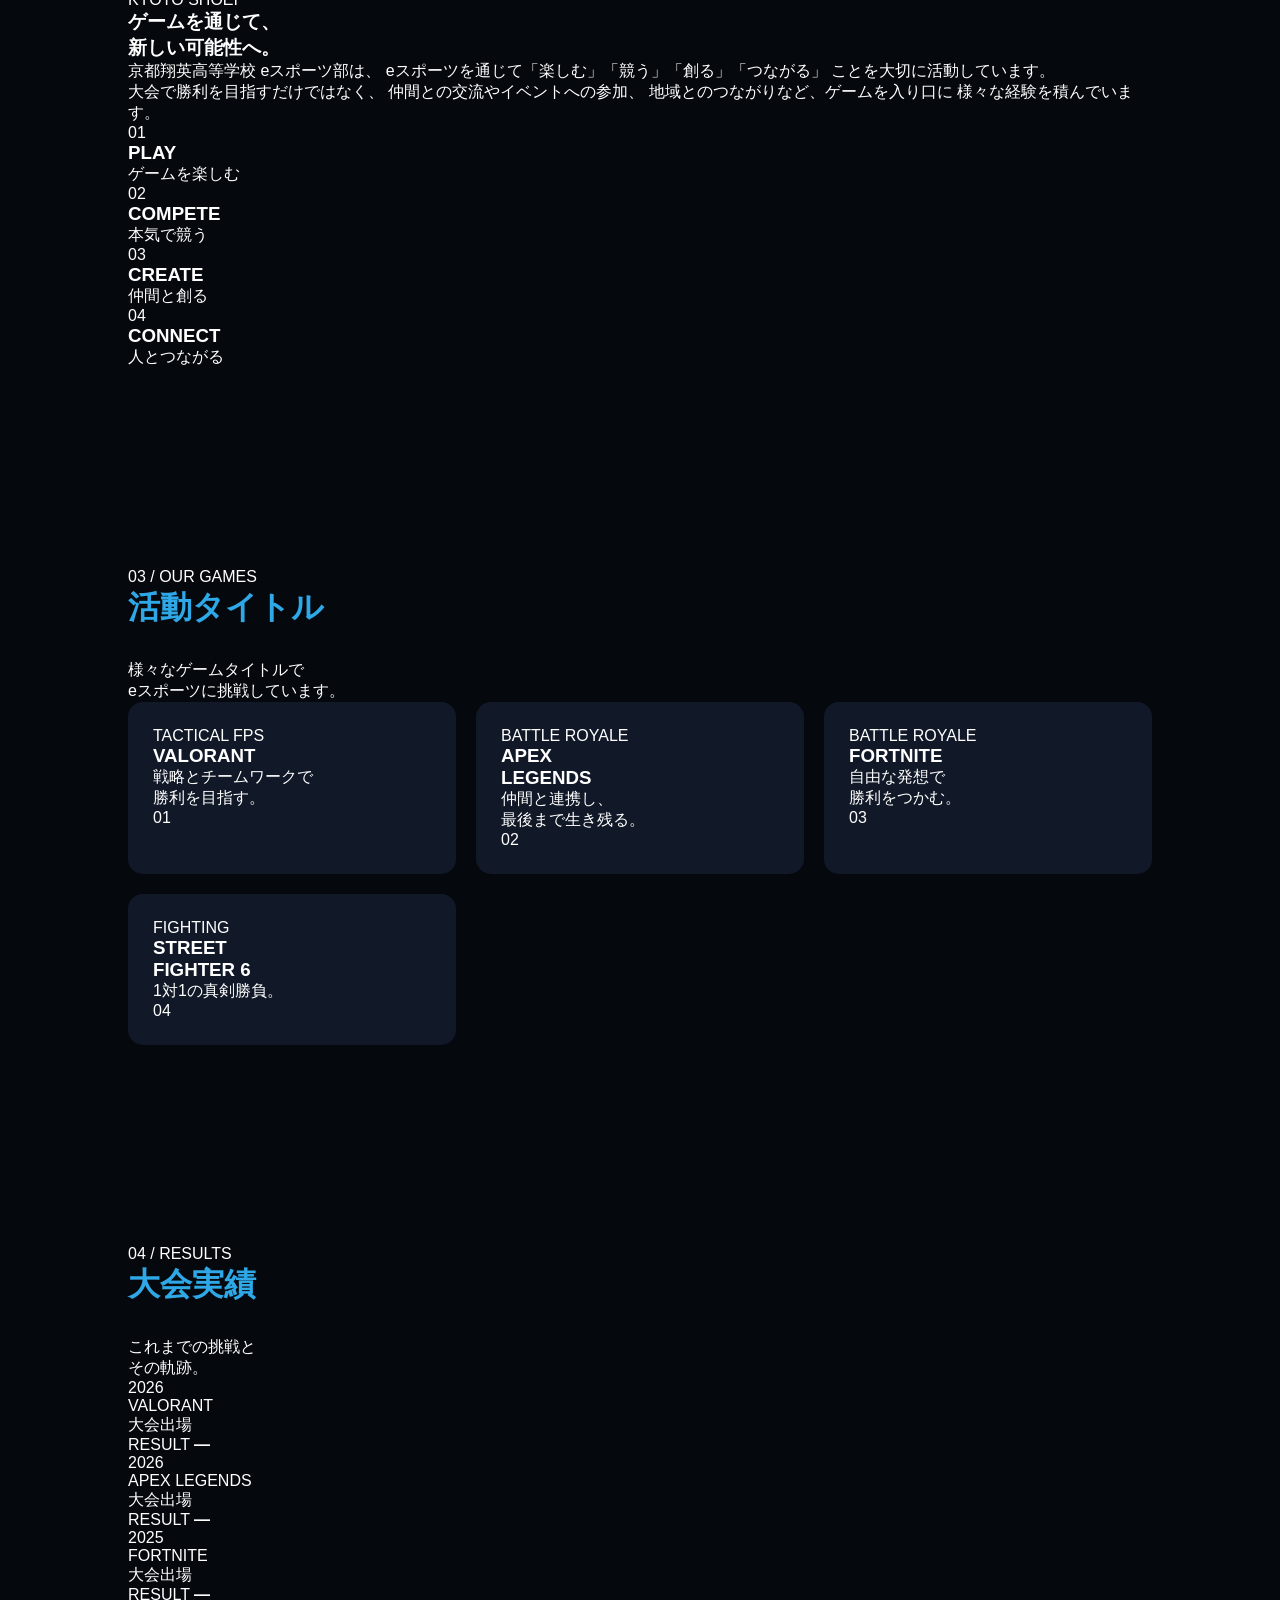
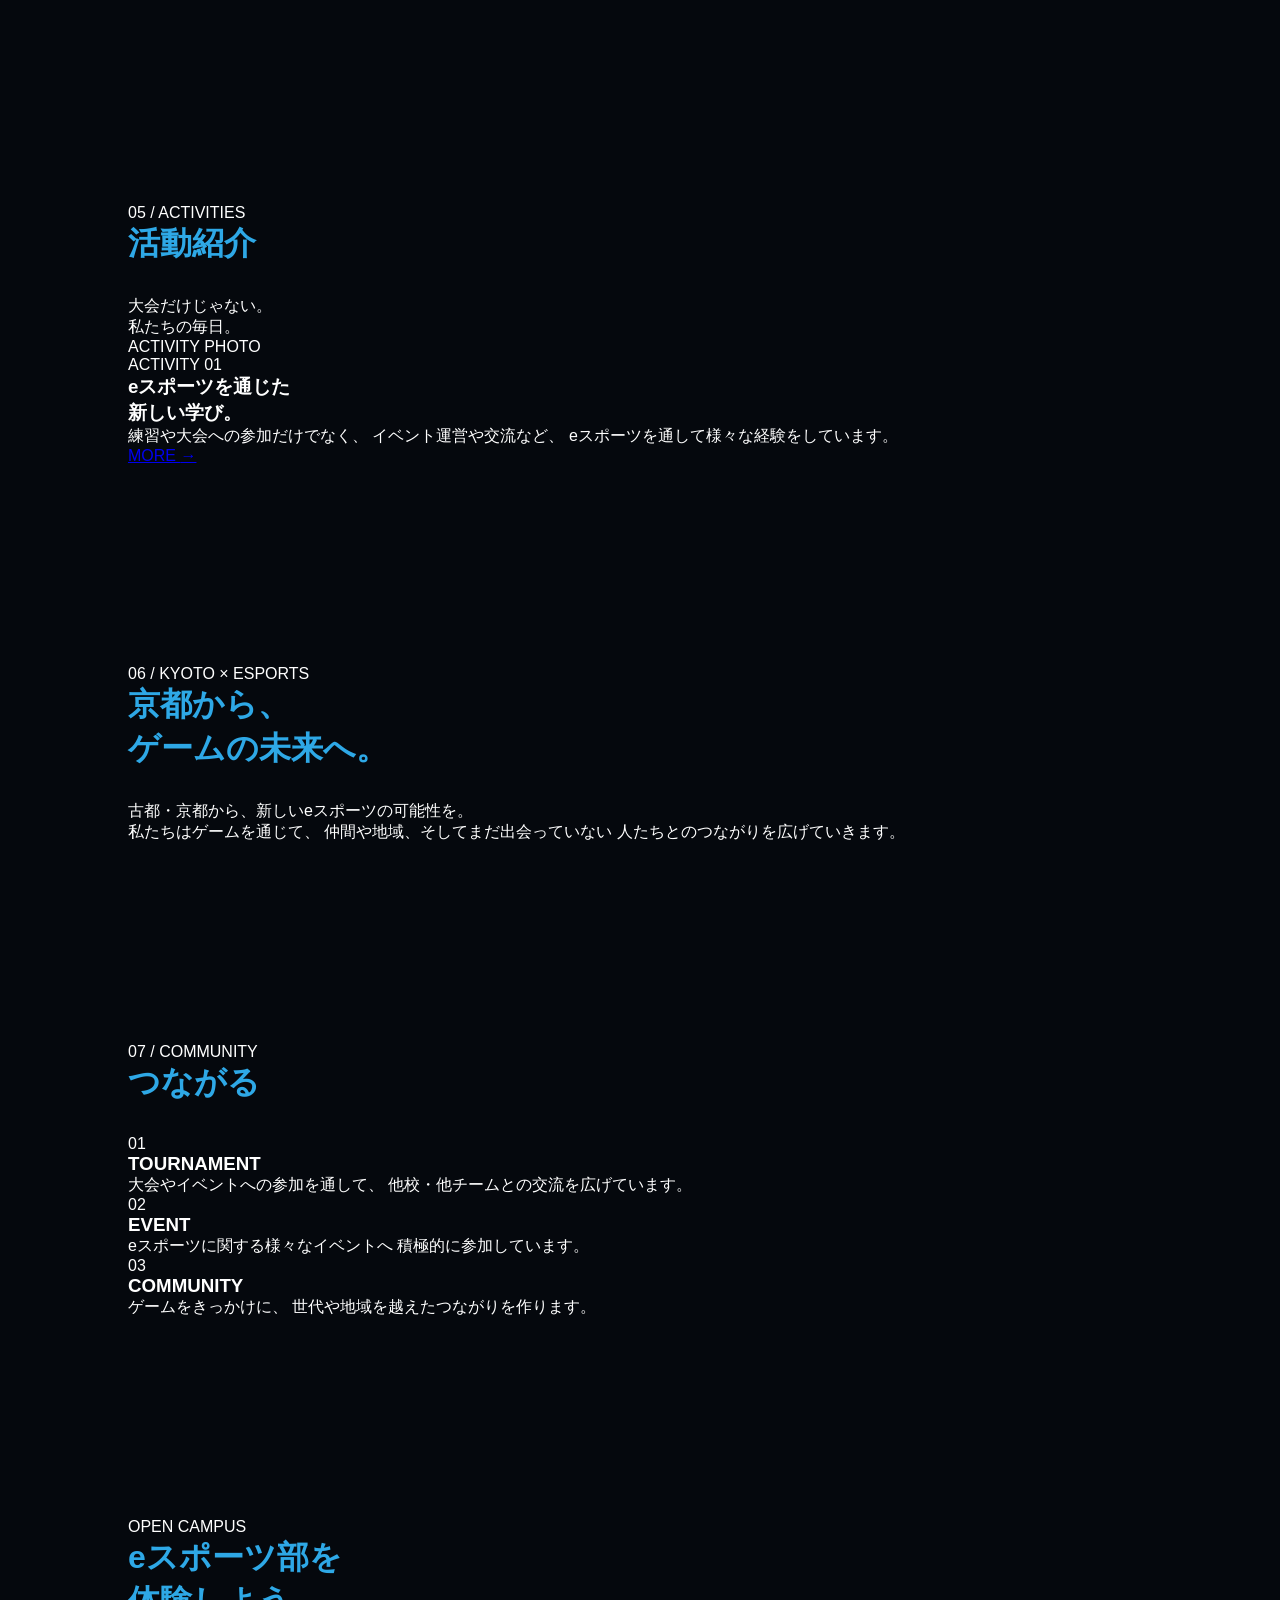
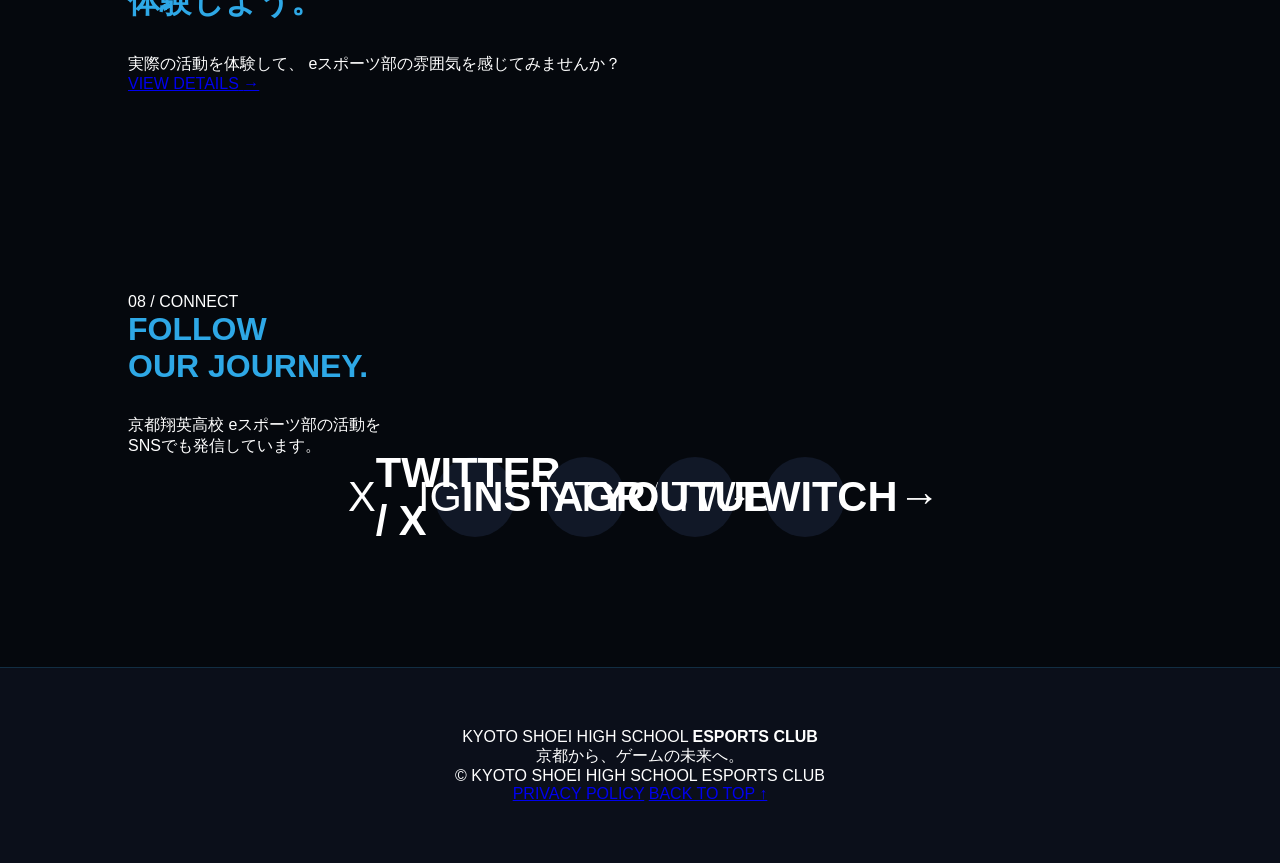
==== commit 9f39be4c: "Update index.html" ====
--- a/index.html
+++ b/index.html
@@ -1,135 +1,852 @@
 <!DOCTYPE html>
 <html lang="ja">
 <head>
-<meta charset="UTF-8">
-<meta name="viewport" content="width=device-width, initial-scale=1.0">
-<title>KSEC 1st</title>
-<link rel="stylesheet" href="style.css">
-<link rel="preconnect" href="https://fonts.googleapis.com">
-<link rel="preconnect" href="https://fonts.gstatic.com" crossorigin>
-<link href="https://fonts.googleapis.com/css2?family=Noto+Sans+JP:wght@300;400;500;700;900&display=swap" rel="stylesheet">
-<link rel="stylesheet" href="https://cdnjs.cloudflare.com/ajax/libs/font-awesome/6.5.2/css/all.min.css">
+  <meta charset="UTF-8">
+  <meta name="viewport" content="width=device-width, initial-scale=1.0">
+
+  <title>京都翔英高校 eスポーツ部 | KYOTO SHOEI ESPORTS</title>
+
+  <meta
+    name="description"
+    content="京都翔英高等学校 eスポーツ部。京都から、ゲームの未来へ。大会・練習・イベント・地域交流など、eスポーツを通じた様々な活動を紹介しています。"
+  >
+
+  <link rel="stylesheet" href="style.css">
 </head>
+
 <body>
 
-<div id="stars"></div>
-<div class="grid-bg"></div>
-<div id="particles"></div>
-<div id="cursor-glow"></div>
-    
-<header>
-<div class="logo">
-<img src="ksec-logo2.png" alt="KSEC">
-</div>
-<nav id="nav">
-<a href="#news">お知らせ</a><a href="#about">部活動紹介</a><a href="#open-campus">オープンキャンパス</a><a href="#gallery">活動風景</a><a href="#results">実績</a></nav>
-<div id="menuBtn" class="menu-btn">☰</div>
-</header>
-<section id="home" class="hero">
-<img src="ksec-logo.png" alt="KSEC" class="hero-logo glow-logo intro-logo">
-<p class="catch">もっと楽しく もっと上へ</p>
-<a href="#about" class="hero-btn">
-</span>View Active</a>
-</section>
-
-<!-- News -->
-<section id="news" class="fade">
-<h2>◆お知らせ</h2>
-<div class="news-wrapper">
-<div class="news-card">
-<a href="https://drive.google.com/file/d/1U4mfy_bOHEAbRYDK4AwfOE5Px_L6fiT7/view" class="news-link">
-<span class="news-date">2026.06.25</span><h3>【重要】台風に伴う6月オープンキャンパス実施について</h3>
-</a></div></div>
-
-<div class="news-card">
-<span class="date">2026.06.18</span>
-<p>第32期生グループ"KSEC 1st"サイトをリニューアルしました！</p>
-</div></div></section>
-
-<!-- About -->
-<section id="about" class="fade">
-<h2>◆部活動紹介</h2>
-<p class="about-text">
-</p>京都翔英高等学校eスポーツ部では、eスポーツを通じ、チームワーク・コミュニケーション能力を高め、全国大会出場を目指し日々活動しています。</p>
-</section>
-
-<!-- Games -->
-
-<section id="games" class="fade">
-<h2>◆活動タイトル</h2>
-<div class="games-grid">
-<div class="game-card">
-<h3>VALORANT</h3><p>5vs5タクティカルFPS</p></div>
-<div class="game-card">
-<h3>Apex Legends</h3><p>バトルロイヤルFPS</p></div>
-<div class="game-card">
-<h3>Fortnite</h3><p>バトルロワイヤルゲーム</p></div>
-<div class="game-card">
-<h3>Street Fighter 6</h3><p>対戦格闘ゲーム</p></div>
-</div>
-</section>
-<!-- Schedule -->
-<section id="open-campus" class="fade">
-<h2>◆オープンキャンパス</h2>
-
-<!-- 次回開催 -->
-<div class="next-campus">
-<span class="badge">NEXT EVENT</span>
-<h3 id="index-next-date">読み込み中...</h3>
-<p id="index-next-title"></p><p id="index-next-time"></p>
-<p id="index-countdown" class="countdown"></p>
-</div><div>
-<a href="open-campus.html" class="hero-btn">ｵｰﾌﾟﾝｷｬﾝﾊﾟｽ特設サイトはコチラ！</a>
-</div></section>
-
-<!-- Gallery -->
-<section id="gallery" class="fade">
-<h2>◆活動風景</h2>
-<div class="gallery">
-<img src="photo2.JPG" alt="活動写真"><img src="photo4.JPG" alt="活動写真"><img src="photo6.JPG" alt="活動写真"><img src="photo1.jpg" alt="活動写真"><img src="photo3.JPG" alt="活動写真"><img src="photo5.JPG" alt="活動写真">
-</div>
-</section>
-<!-- Results -->
-<section id="results" class="fade">
-<h2>◆大会実績(一部)</h2>
-<div class="results-grid">
-<div class="result-card">
-<h3>2026</h3>
-<p>招待　APEX BATTLE OF KINKI 2026</p><p>準勝　KCN京都 太鼓の達人大会</p></div>
-<div class="result-card">
-<h3>2025</h3><p>出場　STAGE:0 VALO,ST6,Fortnite</p><p>出場　NASEF JAPAN Apex</p><p>勝利　冬の西対東冬の大将戦</p></div>
-<div class="result-card">
-<h3>2024</h3><p>出場　STAGE:0 VALO,Apex,Fortnite</p><p>決進　第1回京都府eスポーツ振興知事杯</p></div></div>
-<!-- Stats -->
-<section class="stats fade">
-<div class="stat-card">
-<span class="counter" data-target="30">0</span>
-<p>大会参加数</p>
-</div>
-<div class="stat-card">
-<span class="counter" data-target="6">0</span>
-<p>運営・スタッフ実績数</p>
-</div></section>
-<!-- Instagram -->
-<section id="instagram" class="fade">
-<h2>📷 Instagram</h2><p class="insta-text">
-</p>京都翔英高校Instagramの一部動画はeスポーツ部員が担当中！</p>
- <script src="https://static.elfsight.com/platform/platform.js" async></script>
-<div class="elfsight-app-819b31e4-24ea-409b-ba57-4400c24d11ab" data-elfsight-app-lazy>
-</div></section>
-
-<footer>
-<h3>KSEC 1st</h3>
-<p class="footer-message">Follow Us!</p>
-<div class="social-links">
-<a href="https://x.com/kyoto_shoei" target="_blank" class="x">
-<i class="fa-brands fa-x-twitter"></i></a>
-<a href="https://www.instagram.com/kyotoshoei_highschool_info/" target="_blank"class="instagram">
-<i class="fa-brands fa-instagram"></i>
-</a><a href="https://www.youtube.com/@masayume6021" target="_blank" class="youtube">
-<i class="fa-brands fa-youtube"></i></a></div>
-<p class="copyright">© 2026 KSEC 1st</p><p>Made by Mellena Studio</p>
-</footer>
-<script src="script.js"></script>
+  <!-- =========================
+       LOADING
+  ========================== -->
+  <div id="loading">
+    <div class="loader-logo">
+      <span>KYOTO SHOEI</span>
+      <strong>ESPORTS CLUB</strong>
+    </div>
+
+    <div class="loading-line">
+      <span></span>
+    </div>
+
+    <p>LOADING...</p>
+  </div>
+
+
+  <!-- =========================
+       HEADER
+  ========================== -->
+  <header class="header">
+
+    <a href="#top" class="logo">
+      <span class="logo-small">KYOTO SHOEI HIGH SCHOOL</span>
+      <span class="logo-main">ESPORTS CLUB</span>
+    </a>
+
+    <nav class="nav">
+      <a href="#about">ABOUT</a>
+      <a href="#games">GAMES</a>
+      <a href="#results">RESULTS</a>
+      <a href="#activities">ACTIVITIES</a>
+      <a href="#kyoto">KYOTO</a>
+      <a href="#contact">CONTACT</a>
+    </nav>
+
+    <button class="menu-button" id="menuButton">
+      <span></span>
+      <span></span>
+      <span></span>
+    </button>
+
+  </header>
+
+
+  <!-- =========================
+       MOBILE MENU
+  ========================== -->
+  <div class="mobile-menu" id="mobileMenu">
+
+    <a href="#about">ABOUT US</a>
+    <a href="#games">OUR GAMES</a>
+    <a href="#results">RESULTS</a>
+    <a href="#activities">ACTIVITIES</a>
+    <a href="#kyoto">KYOTO × ESPORTS</a>
+    <a href="#community">COMMUNITY</a>
+    <a href="#contact">CONTACT</a>
+
+  </div>
+
+
+  <main id="top">
+
+    <!-- =========================
+         HERO
+    ========================== -->
+    <section class="hero">
+
+      <div class="hero-background"></div>
+
+      <div class="hero-grid"></div>
+
+      <div class="hero-particles"></div>
+
+      <div class="hero-content">
+
+        <p class="hero-kicker">
+          KYOTO SHOEI HIGH SCHOOL
+        </p>
+
+        <h1>
+          <span>ESPORTS</span>
+          <strong>CLUB</strong>
+        </h1>
+
+        <div class="hero-line"></div>
+
+        <p class="hero-copy">
+          京都から、ゲームの未来へ。
+        </p>
+
+        <div class="hero-buttons">
+
+          <a href="#about" class="button primary">
+            ABOUT US
+            <span>→</span>
+          </a>
+
+          <a href="#activities" class="button secondary">
+            ACTIVITIES
+            <span>→</span>
+          </a>
+
+        </div>
+
+      </div>
+
+      <div class="hero-side">
+        <span>KYOTO</span>
+        <span>×</span>
+        <span>ESPORTS</span>
+      </div>
+
+      <div class="scroll-indicator">
+        <span>SCROLL</span>
+        <i></i>
+      </div>
+
+    </section>
+
+
+    <!-- =========================
+         NEWS
+    ========================== -->
+    <section class="section news-section">
+
+      <div class="container">
+
+        <div class="section-heading reveal">
+
+          <div>
+            <p class="section-number">01 / NEWS</p>
+            <h2>最新情報</h2>
+          </div>
+
+          <a href="#" class="more-link">
+            VIEW ALL →
+          </a>
+
+        </div>
+
+
+        <div class="news-list">
+
+          <a href="#" class="news-item reveal">
+
+            <time>2026.10.05</time>
+
+            <span class="news-category">INFO</span>
+
+            <p>
+              京都翔英高校 eスポーツ部 Webサイトをリニューアルしました。
+            </p>
+
+            <span class="news-arrow">→</span>
+
+          </a>
+
+
+          <a href="#" class="news-item reveal">
+
+            <time>2026.09.28</time>
+
+            <span class="news-category">EVENT</span>
+
+            <p>
+              eスポーツ部 活動イベントのお知らせ
+            </p>
+
+            <span class="news-arrow">→</span>
+
+          </a>
+
+
+          <a href="#" class="news-item reveal">
+
+            <time>2026.09.20</time>
+
+            <span class="news-category">ACTIVITY</span>
+
+            <p>
+              今月の活動レポートを公開しました。
+            </p>
+
+            <span class="news-arrow">→</span>
+
+          </a>
+
+        </div>
+
+      </div>
+
+    </section>
+
+
+    <!-- =========================
+         ABOUT
+    ========================== -->
+    <section class="section about-section" id="about">
+
+      <div class="container">
+
+        <div class="section-heading reveal">
+
+          <div>
+            <p class="section-number">02 / ABOUT US</p>
+            <h2>私たちについて</h2>
+          </div>
+
+        </div>
+
+
+        <div class="about-intro reveal">
+
+          <div class="about-title">
+
+            <span>KYOTO SHOEI</span>
+
+            <h3>
+              ゲームを通じて、<br>
+              新しい可能性へ。
+            </h3>
+
+          </div>
+
+          <div class="about-text">
+
+            <p>
+              京都翔英高等学校 eスポーツ部は、
+              eスポーツを通じて「楽しむ」「競う」「創る」「つながる」
+              ことを大切に活動しています。
+            </p>
+
+            <p>
+              大会で勝利を目指すだけではなく、
+              仲間との交流やイベントへの参加、
+              地域とのつながりなど、ゲームを入り口に
+              様々な経験を積んでいます。
+            </p>
+
+          </div>
+
+        </div>
+
+
+        <div class="values">
+
+          <article class="value-card reveal">
+
+            <span class="value-number">01</span>
+
+            <div>
+              <h3>PLAY</h3>
+              <p>ゲームを楽しむ</p>
+            </div>
+
+          </article>
+
+
+          <article class="value-card reveal">
+
+            <span class="value-number">02</span>
+
+            <div>
+              <h3>COMPETE</h3>
+              <p>本気で競う</p>
+            </div>
+
+          </article>
+
+
+          <article class="value-card reveal">
+
+            <span class="value-number">03</span>
+
+            <div>
+              <h3>CREATE</h3>
+              <p>仲間と創る</p>
+            </div>
+
+          </article>
+
+
+          <article class="value-card reveal">
+
+            <span class="value-number">04</span>
+
+            <div>
+              <h3>CONNECT</h3>
+              <p>人とつながる</p>
+            </div>
+
+          </article>
+
+        </div>
+
+      </div>
+
+    </section>
+
+
+    <!-- =========================
+         GAMES
+    ========================== -->
+    <section class="section games-section" id="games">
+
+      <div class="container">
+
+        <div class="section-heading reveal">
+
+          <div>
+            <p class="section-number">03 / OUR GAMES</p>
+            <h2>活動タイトル</h2>
+          </div>
+
+          <p class="heading-description">
+            様々なゲームタイトルで<br>
+            eスポーツに挑戦しています。
+          </p>
+
+        </div>
+
+
+        <div class="games-grid">
+
+          <article class="game-card game-valorant reveal">
+
+            <div class="game-overlay"></div>
+
+            <div class="game-content">
+
+              <span>TACTICAL FPS</span>
+
+              <h3>VALORANT</h3>
+
+              <p>
+                戦略とチームワークで<br>
+                勝利を目指す。
+              </p>
+
+            </div>
+
+            <div class="game-number">01</div>
+
+          </article>
+
+
+          <article class="game-card game-apex reveal">
+
+            <div class="game-overlay"></div>
+
+            <div class="game-content">
+
+              <span>BATTLE ROYALE</span>
+
+              <h3>APEX<br>LEGENDS</h3>
+
+              <p>
+                仲間と連携し、<br>
+                最後まで生き残る。
+              </p>
+
+            </div>
+
+            <div class="game-number">02</div>
+
+          </article>
+
+
+          <article class="game-card game-fortnite reveal">
+
+            <div class="game-overlay"></div>
+
+            <div class="game-content">
+
+              <span>BATTLE ROYALE</span>
+
+              <h3>FORTNITE</h3>
+
+              <p>
+                自由な発想で<br>
+                勝利をつかむ。
+              </p>
+
+            </div>
+
+            <div class="game-number">03</div>
+
+          </article>
+
+
+          <article class="game-card game-street reveal">
+
+            <div class="game-overlay"></div>
+
+            <div class="game-content">
+
+              <span>FIGHTING</span>
+
+              <h3>STREET<br>FIGHTER 6</h3>
+
+              <p>
+                1対1の真剣勝負。
+              </p>
+
+            </div>
+
+            <div class="game-number">04</div>
+
+          </article>
+
+        </div>
+
+      </div>
+
+    </section>
+
+
+    <!-- =========================
+         RESULTS
+    ========================== -->
+    <section class="section results-section" id="results">
+
+      <div class="container">
+
+        <div class="section-heading reveal">
+
+          <div>
+            <p class="section-number">04 / RESULTS</p>
+            <h2>大会実績</h2>
+          </div>
+
+          <p class="heading-description">
+            これまでの挑戦と<br>
+            その軌跡。
+          </p>
+
+        </div>
+
+
+        <div class="results-list">
+
+          <article class="result-item reveal">
+
+            <div class="result-date">
+              2026
+            </div>
+
+            <div class="result-game">
+              VALORANT
+            </div>
+
+            <div class="result-name">
+              大会出場
+            </div>
+
+            <div class="result-rank">
+              <span>RESULT</span>
+              <strong>—</strong>
+            </div>
+
+          </article>
+
+
+          <article class="result-item reveal">
+
+            <div class="result-date">
+              2026
+            </div>
+
+            <div class="result-game">
+              APEX LEGENDS
+            </div>
+
+            <div class="result-name">
+              大会出場
+            </div>
+
+            <div class="result-rank">
+              <span>RESULT</span>
+              <strong>—</strong>
+            </div>
+
+          </article>
+
+
+          <article class="result-item reveal">
+
+            <div class="result-date">
+              2025
+            </div>
+
+            <div class="result-game">
+              FORTNITE
+            </div>
+
+            <div class="result-name">
+              大会出場
+            </div>
+
+            <div class="result-rank">
+              <span>RESULT</span>
+              <strong>—</strong>
+            </div>
+
+          </article>
+
+        </div>
+
+      </div>
+
+    </section>
+
+
+    <!-- =========================
+         ACTIVITIES
+    ========================== -->
+    <section class="section activities-section" id="activities">
+
+      <div class="container">
+
+        <div class="section-heading reveal">
+
+          <div>
+            <p class="section-number">05 / ACTIVITIES</p>
+            <h2>活動紹介</h2>
+          </div>
+
+          <p class="heading-description">
+            大会だけじゃない。<br>
+            私たちの毎日。
+          </p>
+
+        </div>
+
+
+        <div class="activity-feature reveal">
+
+          <div class="activity-image">
+            <div class="image-placeholder">
+              <span>ACTIVITY PHOTO</span>
+            </div>
+          </div>
+
+          <div class="activity-info">
+
+            <span class="activity-label">ACTIVITY 01</span>
+
+            <h3>
+              eスポーツを通じた<br>
+              新しい学び。
+            </h3>
+
+            <p>
+              練習や大会への参加だけでなく、
+              イベント運営や交流など、
+              eスポーツを通して様々な経験をしています。
+            </p>
+
+            <a href="#" class="button primary">
+              MORE
+              <span>→</span>
+            </a>
+
+          </div>
+
+        </div>
+
+      </div>
+
+    </section>
+
+
+    <!-- =========================
+         KYOTO
+    ========================== -->
+    <section class="kyoto-section" id="kyoto">
+
+      <div class="kyoto-background"></div>
+
+      <div class="kyoto-overlay"></div>
+
+      <div class="container">
+
+        <div class="kyoto-content reveal">
+
+          <p class="section-number">06 / KYOTO × ESPORTS</p>
+
+          <h2>
+            京都から、<br>
+            ゲームの未来へ。
+          </h2>
+
+          <p>
+            古都・京都から、新しいeスポーツの可能性を。
+          </p>
+
+          <p>
+            私たちはゲームを通じて、
+            仲間や地域、そしてまだ出会っていない
+            人たちとのつながりを広げていきます。
+          </p>
+
+        </div>
+
+      </div>
+
+    </section>
+
+
+    <!-- =========================
+         COMMUNITY
+    ========================== -->
+    <section class="section community-section" id="community">
+
+      <div class="container">
+
+        <div class="section-heading reveal">
+
+          <div>
+            <p class="section-number">07 / COMMUNITY</p>
+            <h2>つながる</h2>
+          </div>
+
+        </div>
+
+
+        <div class="community-grid">
+
+          <article class="community-card reveal">
+
+            <span>01</span>
+
+            <h3>
+              TOURNAMENT
+            </h3>
+
+            <p>
+              大会やイベントへの参加を通して、
+              他校・他チームとの交流を広げています。
+            </p>
+
+          </article>
+
+
+          <article class="community-card reveal">
+
+            <span>02</span>
+
+            <h3>
+              EVENT
+            </h3>
+
+            <p>
+              eスポーツに関する様々なイベントへ
+              積極的に参加しています。
+            </p>
+
+          </article>
+
+
+          <article class="community-card reveal">
+
+            <span>03</span>
+
+            <h3>
+              COMMUNITY
+            </h3>
+
+            <p>
+              ゲームをきっかけに、
+              世代や地域を越えたつながりを作ります。
+            </p>
+
+          </article>
+
+        </div>
+
+      </div>
+
+    </section>
+
+
+    <!-- =========================
+         OPEN CAMPUS
+    ========================== -->
+    <section class="open-campus-section">
+
+      <div class="container">
+
+        <div class="open-campus-inner reveal">
+
+          <div>
+
+            <p class="section-number">
+              OPEN CAMPUS
+            </p>
+
+            <h2>
+              eスポーツ部を<br>
+              体験しよう。
+            </h2>
+
+            <p>
+              実際の活動を体験して、
+              eスポーツ部の雰囲気を感じてみませんか？
+            </p>
+
+          </div>
+
+
+          <a href="#" class="campus-button">
+
+            <span>VIEW DETAILS</span>
+
+            <strong>→</strong>
+
+          </a>
+
+        </div>
+
+      </div>
+
+    </section>
+
+
+    <!-- =========================
+         CONTACT / SNS
+    ========================== -->
+    <section class="contact-section" id="contact">
+
+      <div class="container">
+
+        <div class="contact-heading reveal">
+
+          <p class="section-number">
+            08 / CONNECT
+          </p>
+
+          <h2>
+            FOLLOW<br>
+            OUR JOURNEY.
+          </h2>
+
+          <p>
+            京都翔英高校 eスポーツ部の活動を<br>
+            SNSでも発信しています。
+          </p>
+
+        </div>
+
+
+        <div class="social-links reveal">
+
+          <a href="#" class="social-link">
+            <span>X</span>
+            <strong>TWITTER / X</strong>
+            <i>→</i>
+          </a>
+
+          <a href="#" class="social-link">
+            <span>IG</span>
+            <strong>INSTAGRAM</strong>
+            <i>→</i>
+          </a>
+
+          <a href="#" class="social-link">
+            <span>YT</span>
+            <strong>YOUTUBE</strong>
+            <i>→</i>
+          </a>
+
+          <a href="#" class="social-link">
+            <span>TW</span>
+            <strong>TWITCH</strong>
+            <i>→</i>
+          </a>
+
+        </div>
+
+      </div>
+
+    </section>
+
+  </main>
+
+
+  <!-- =========================
+       FOOTER
+  ========================== -->
+  <footer class="footer">
+
+    <div class="container">
+
+      <div class="footer-top">
+
+        <div class="footer-logo">
+
+          <span>KYOTO SHOEI HIGH SCHOOL</span>
+
+          <strong>ESPORTS CLUB</strong>
+
+        </div>
+
+
+        <p>
+          京都から、ゲームの未来へ。
+        </p>
+
+      </div>
+
+
+      <div class="footer-bottom">
+
+        <p>
+          © KYOTO SHOEI HIGH SCHOOL ESPORTS CLUB
+        </p>
+
+        <div>
+          <a href="#">PRIVACY POLICY</a>
+          <a href="#top">BACK TO TOP ↑</a>
+        </div>
+
+      </div>
+
+    </div>
+
+  </footer>
+
+
+  <script src="script.js"></script>
+
 </body>
 </html>
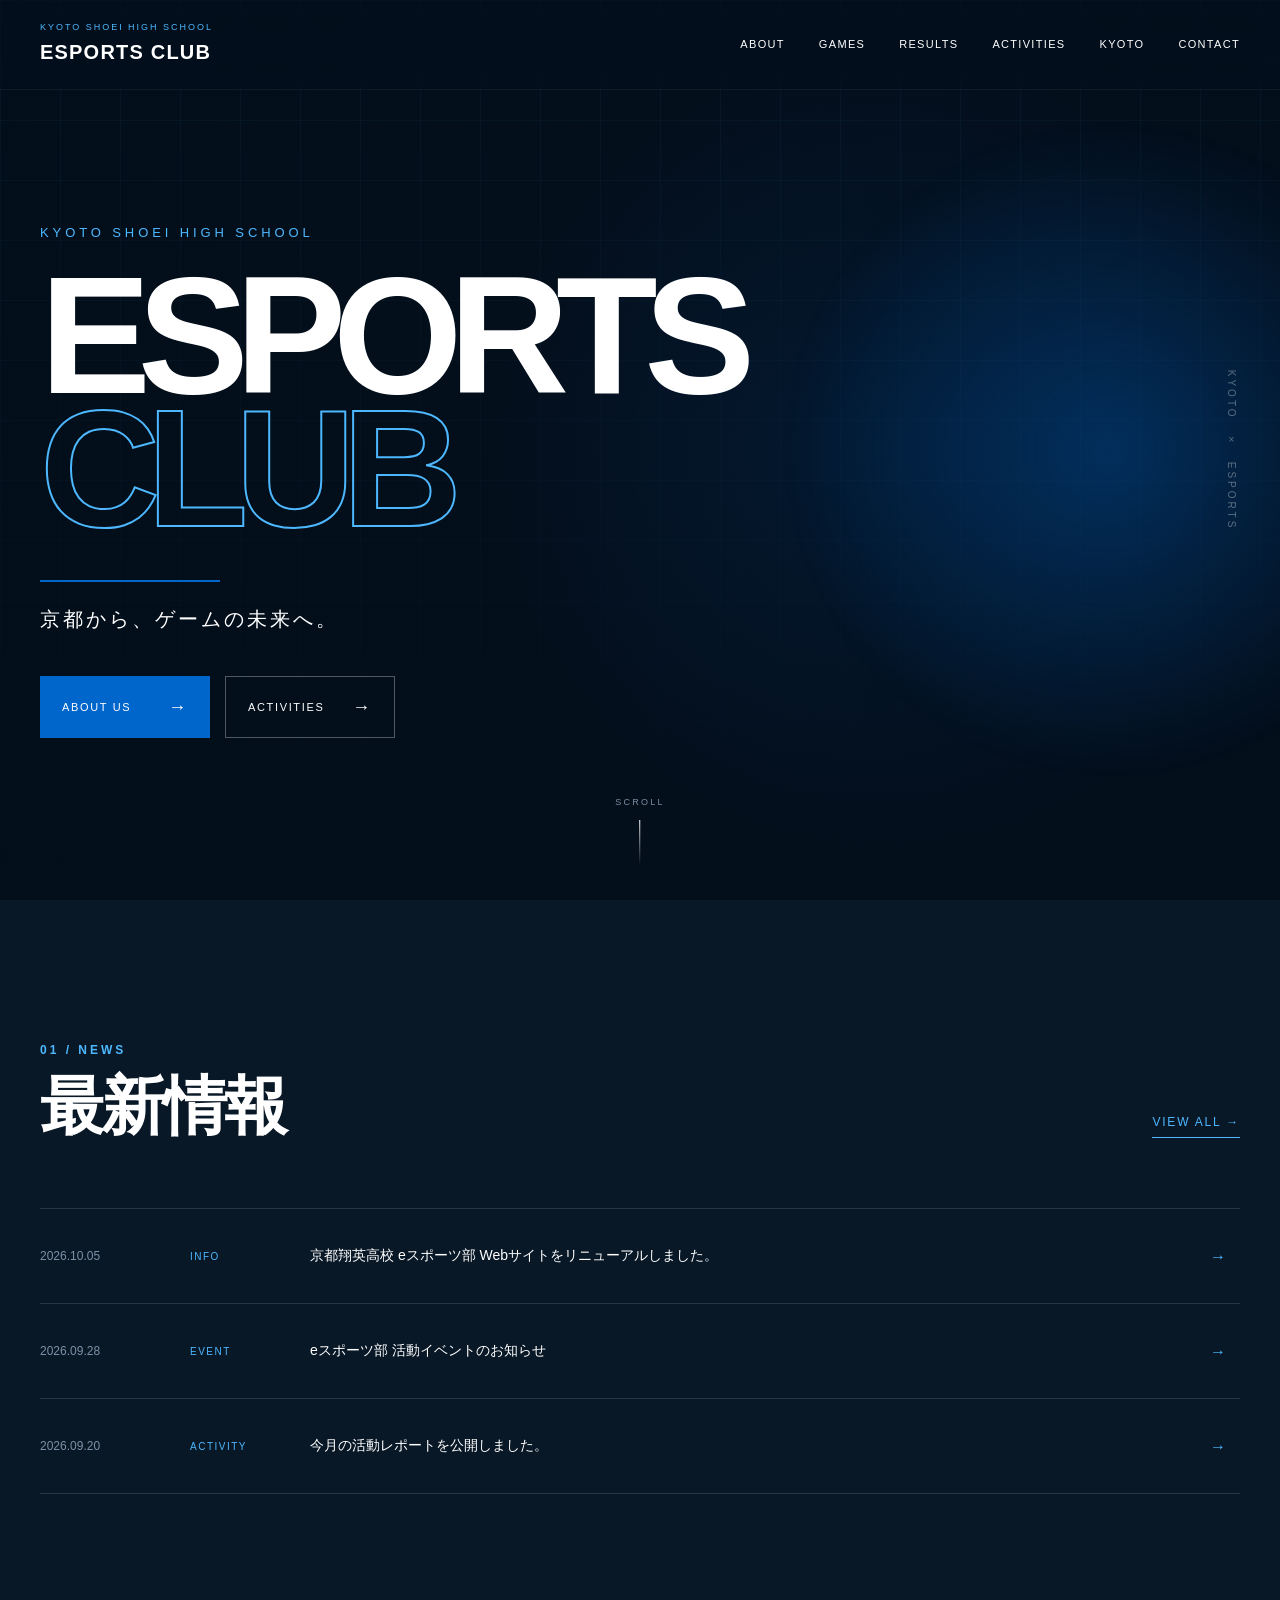
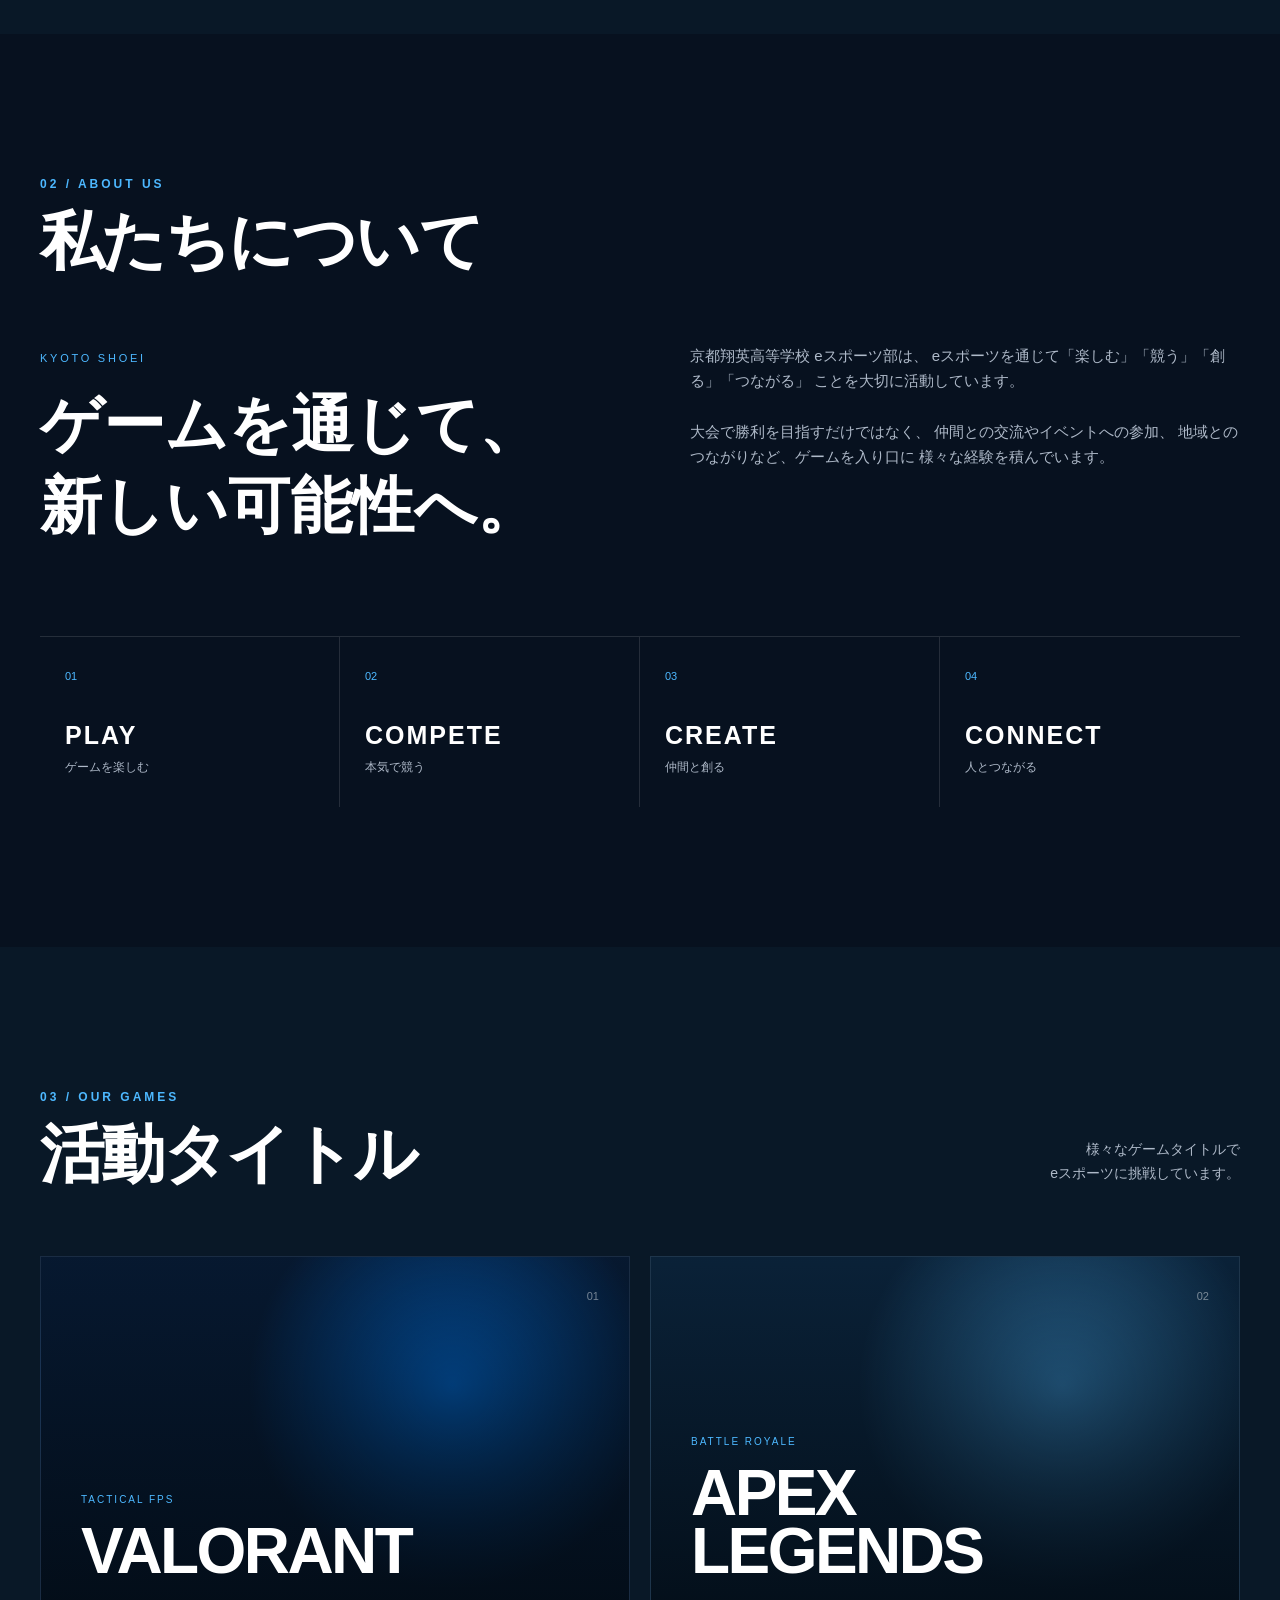
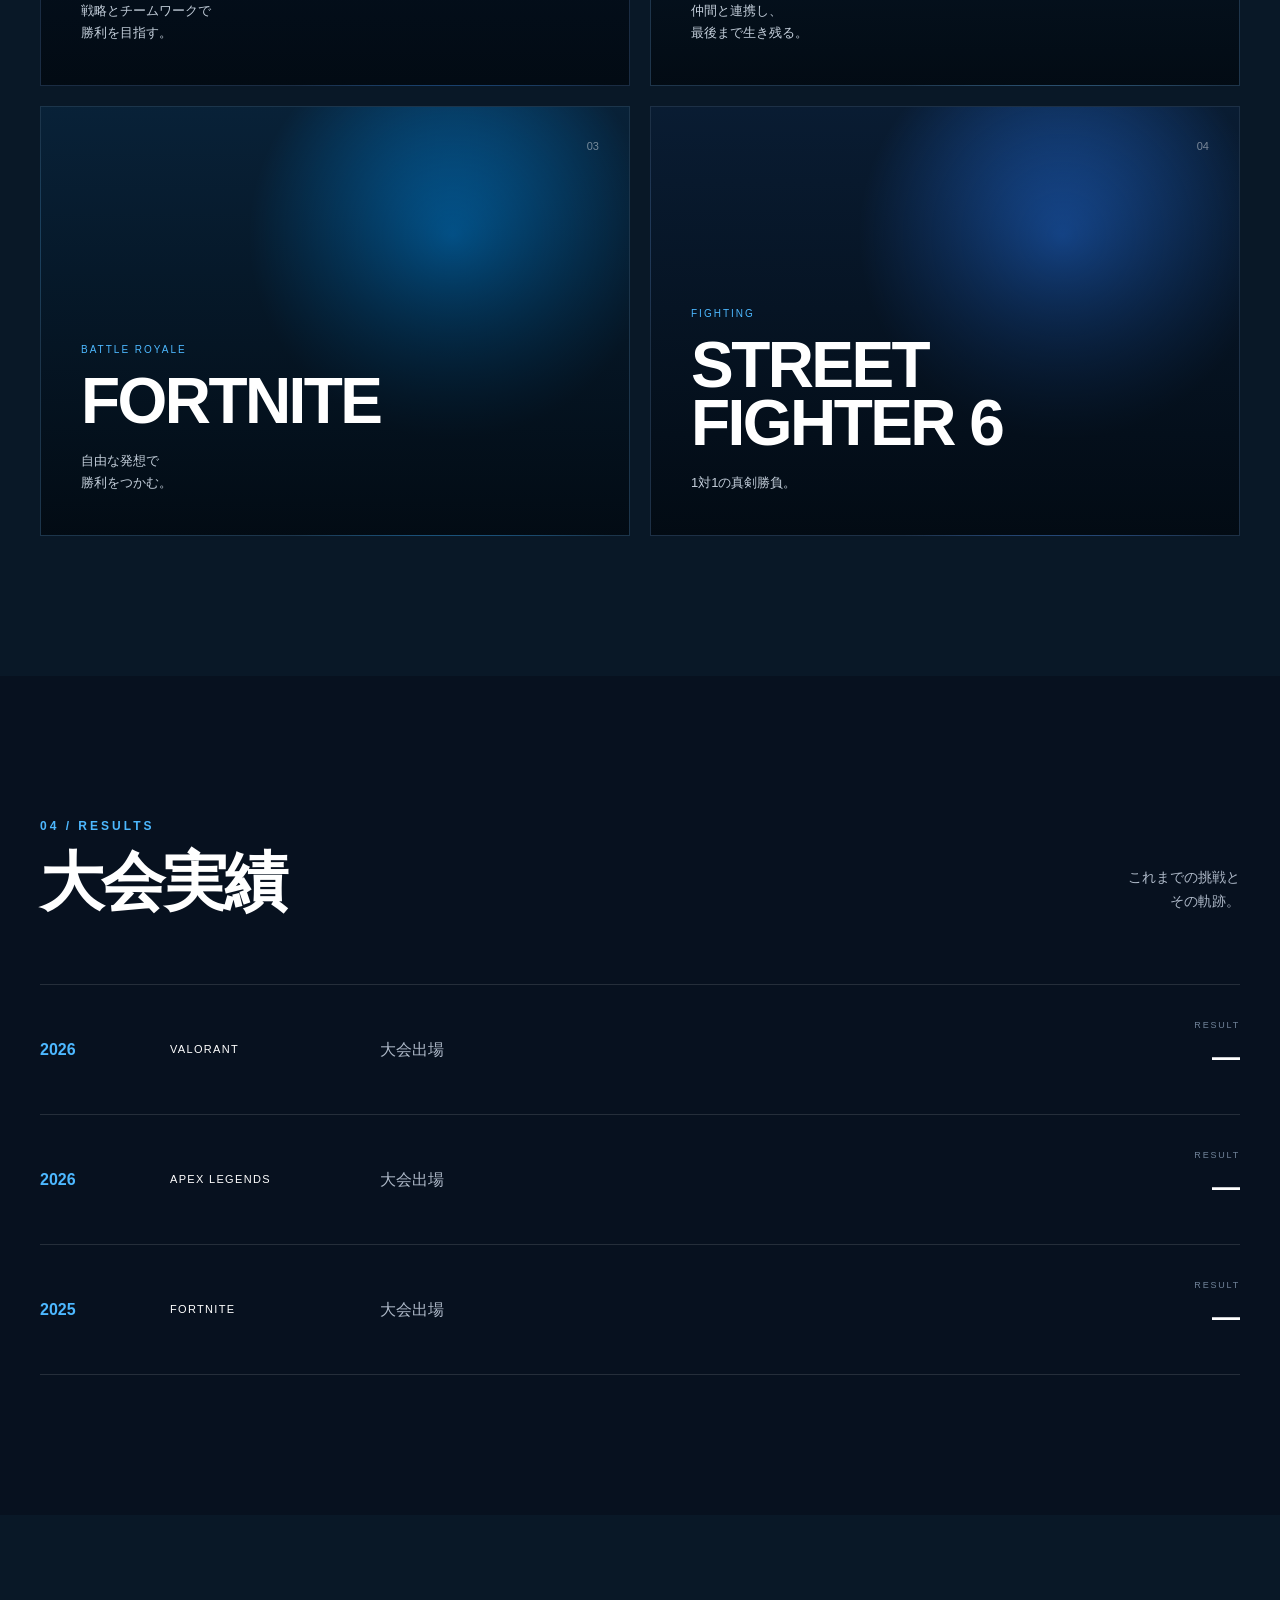
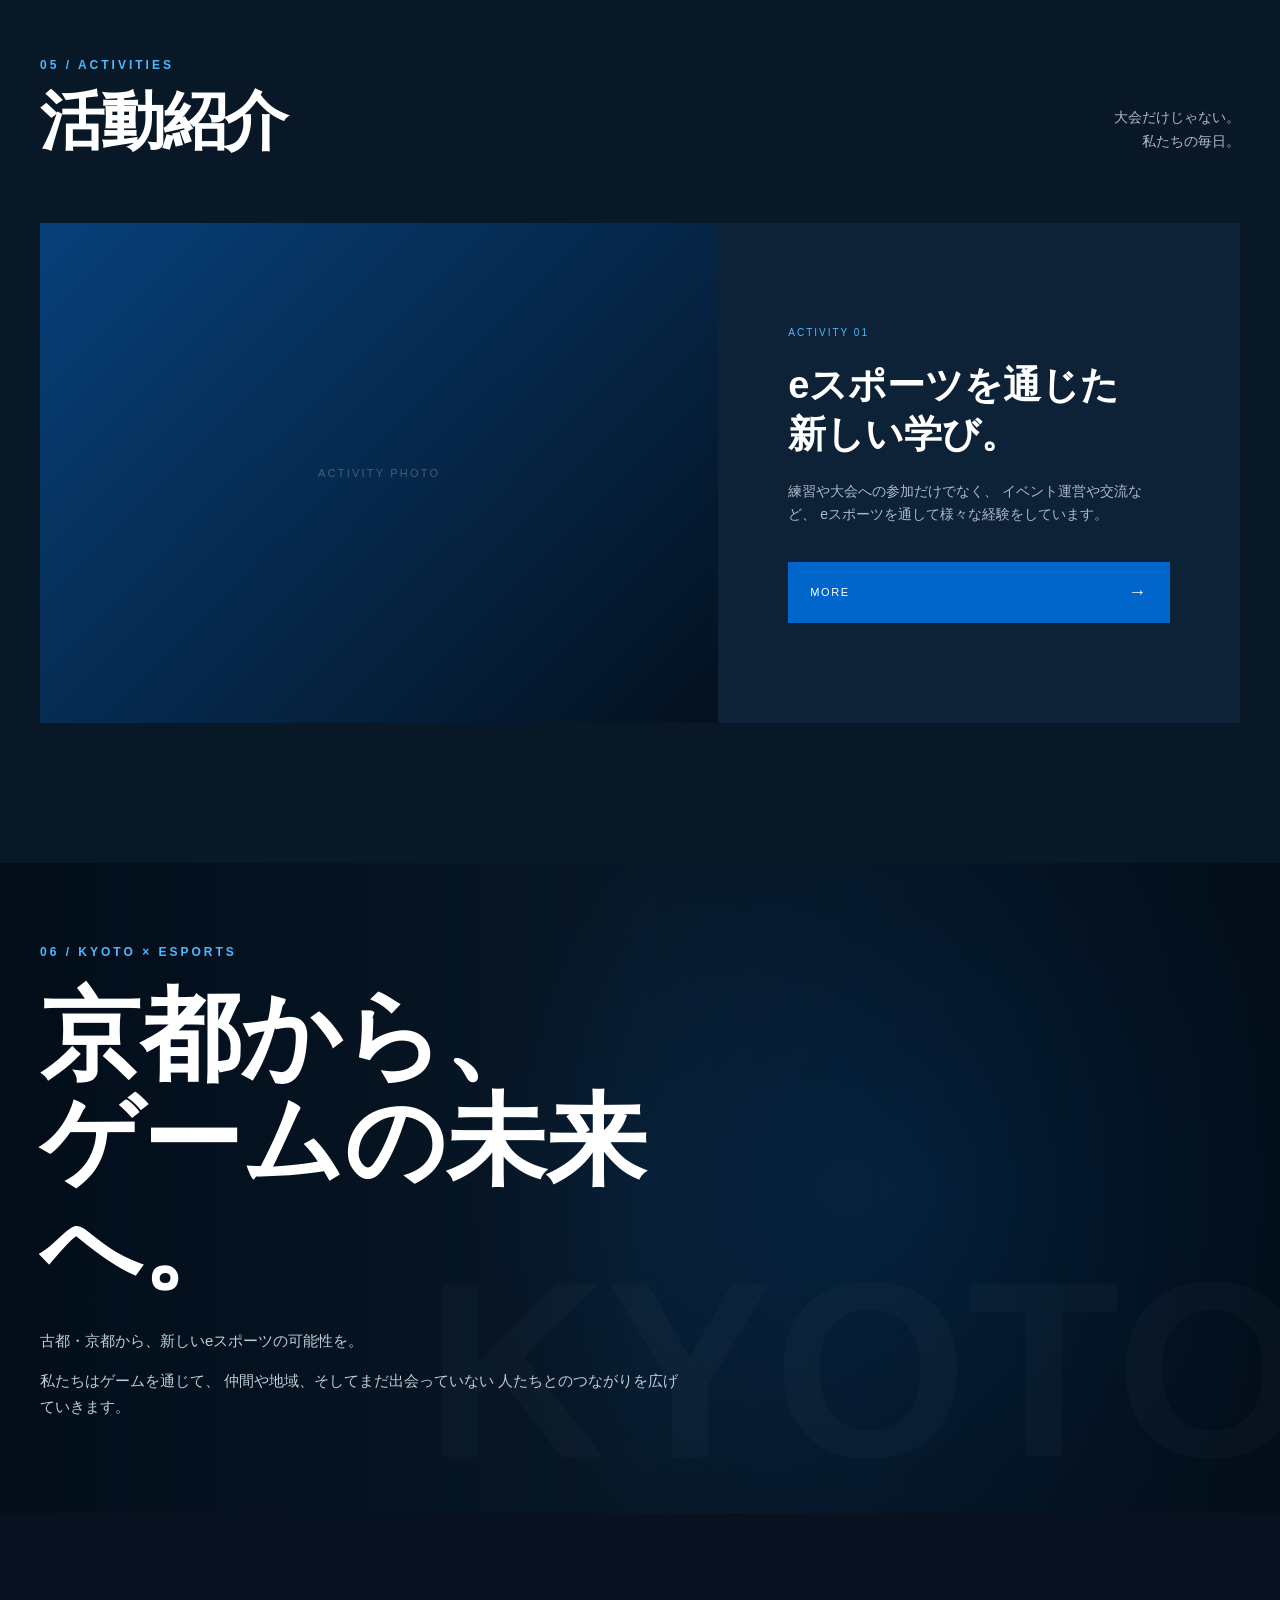
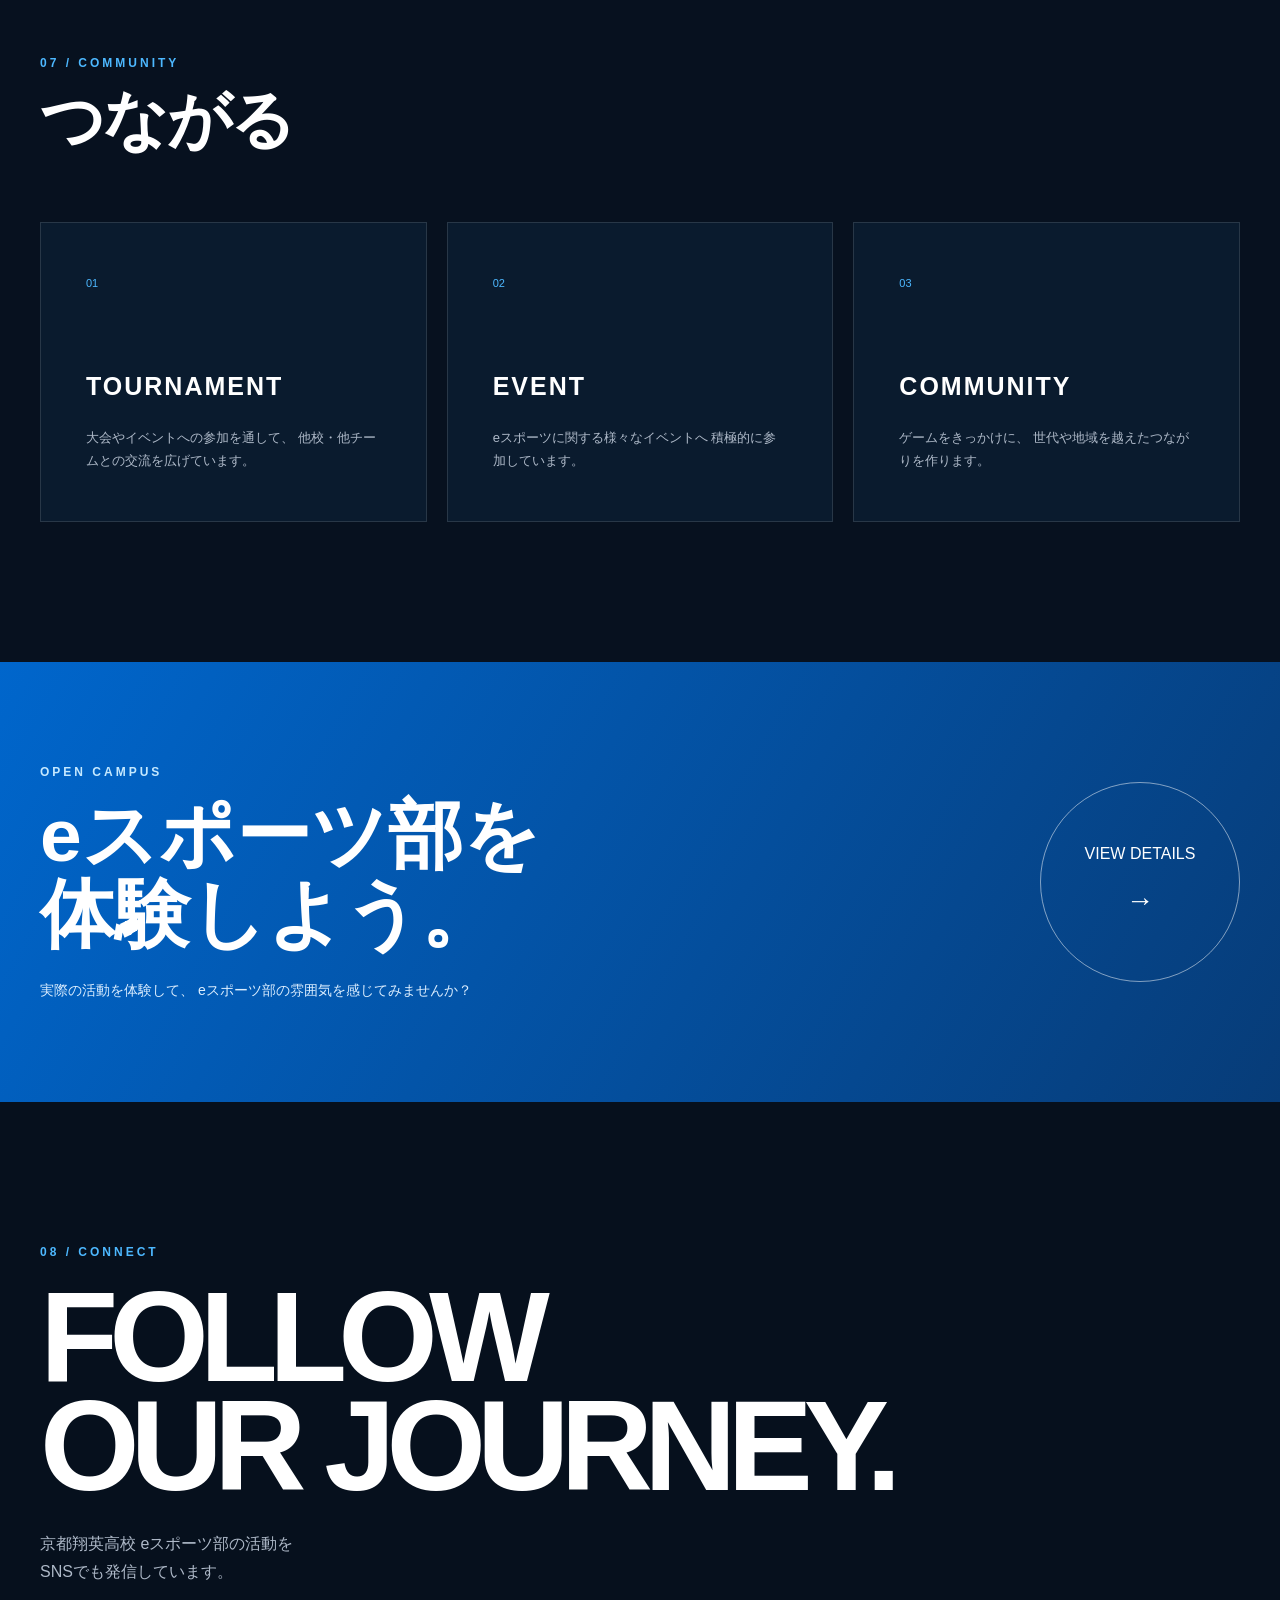
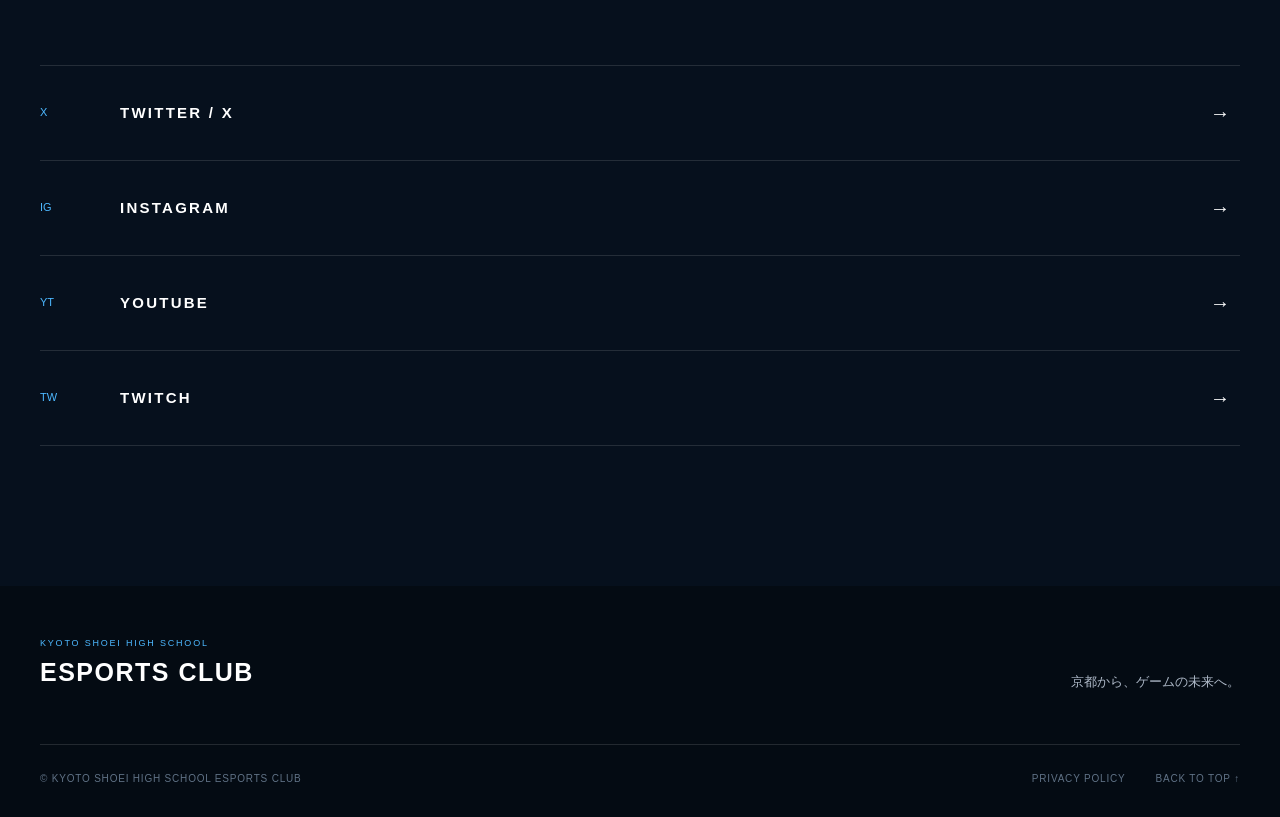
==== commit c2380e5b: "Update index.html" ====
--- a/index.html
+++ b/index.html
@@ -4,11 +4,11 @@
   <meta charset="UTF-8">
   <meta name="viewport" content="width=device-width, initial-scale=1.0">
 
-  <title>京都翔英高校 eスポーツ部 | KYOTO SHOEI ESPORTS</title>
+  <title>KSEC 1st｜京都翔英eスポーツ部</title>
 
   <meta
     name="description"
-    content="京都翔英高等学校 eスポーツ部。京都から、ゲームの未来へ。大会・練習・イベント・地域交流など、eスポーツを通じた様々な活動を紹介しています。"
+    content="京都翔英高等学校 eスポーツ部"
   >
 
   <link rel="stylesheet" href="style.css">
--- a/style.css
+++ b/style.css
@@ -1,2256 +1,2054 @@
-html,
-body{
-    overflow-x: clip;
-}
-
-/* ==========================
+/* =========================================
    RESET
-========================== */
-
-*{
-margin:0;
-padding:0;
-box-sizing:border-box;
-scroll-behavior:smooth;
-}
-
-:root{
-
---main:#2EA8E6;
---bg:#05080d;
---card:#111827;
---text:#ffffff;
-
-}
-
-body{
-
-background:var(--bg);
-color:var(--text);
-
-font-family:
-"Noto Sans JP",
-sans-serif;
-
-overflow-x:hidden;
-
-}
-
-/* ==========================
-   星空
-========================== */
-
-#stars{
-
-position:fixed;
-top:0;
-left:0;
-
-width:100%;
-height:100%;
-
-z-index:-5;
-
-pointer-events:none;
-
-}
-
-.star{
-
-position:absolute;
-
-background:white;
-
-border-radius:50%;
-
-animation:
-twinkle 3s infinite alternate;
-
-}
-
-@keyframes twinkle{
-
-0%{
-opacity:.2;
-}
-
-100%{
-opacity:1;
-}
-
-}
-
-/* ==========================
-   3D GRID
-========================== */
-
-.grid-bg{
-
-position:fixed;
-
-width:100%;
-height:100%;
-
-top:0;
-left:0;
-
-background:
-
-linear-gradient(
-rgba(46,168,230,.08) 1px,
-transparent 1px
-),
-
-linear-gradient(
-90deg,
-rgba(46,168,230,.08) 1px,
-transparent 1px
-);
-
-background-size:50px 50px;
-
-transform:
-perspective(1000px)
-rotateX(70deg);
-
-transform-origin:top;
-
-animation:
-gridMove 10s linear infinite;
-
-z-index:-4;
-
-}
-
-@keyframes gridMove{
-
-0%{
-background-position:0 0;
-}
-
-100%{
-background-position:0 50px;
-}
-
-}
-
-/* ==========================
-   HEX PARTICLES
-========================== */
-
-#particles{
-
-position:fixed;
-
-width:100%;
-height:100%;
-
-z-index:-3;
-
-overflow:hidden;
-
-pointer-events:none;
-
-}
-
-.hex{
-
-position:absolute;
-
-width:60px;
-height:60px;
-
-background:
-rgba(46,168,230,.12);
-
-clip-path:
-polygon(
-25% 6.7%,
-75% 6.7%,
-100% 50%,
-75% 93.3%,
-25% 93.3%,
-0% 50%
-);
-
-animation:
-floatHex linear infinite;
-
-}
-
-@keyframes floatHex{
-
-0%{
-
-transform:
-translateY(0)
-rotate(0deg);
-
-}
-
-50%{
-
-transform:
-translateY(-80px)
-rotate(180deg);
-
-}
-
-100%{
-
-transform:
-translateY(0)
-rotate(360deg);
-
-}
-
-}
-
-/* ==========================
-   CURSOR GLOW
-========================== */
-
-#cursor-glow{
-
-position:fixed;
-
-width:400px;
-height:400px;
-
-border-radius:50%;
-
-background:
-radial-gradient(
-circle,
-rgba(46,168,230,.25),
-transparent 70%
-);
-
-pointer-events:none;
-
-transform:
-translate(-50%,-50%);
-
-z-index:-1;
-
-}
-
-/* ==========================
+========================================= */
+
+* {
+  margin: 0;
+  padding: 0;
+  box-sizing: border-box;
+}
+
+html {
+  scroll-behavior: smooth;
+}
+
+body {
+  font-family:
+    "Noto Sans JP",
+    "Hiragino Kaku Gothic ProN",
+    "Yu Gothic",
+    Arial,
+    sans-serif;
+
+  background: #07111f;
+  color: #ffffff;
+
+  line-height: 1.7;
+
+  overflow-x: hidden;
+}
+
+a {
+  color: inherit;
+  text-decoration: none;
+}
+
+button {
+  font: inherit;
+}
+
+
+/* =========================================
+   VARIABLES
+========================================= */
+
+:root {
+
+  --blue: #0066cc;
+  --light-blue: #4db8ff;
+
+  --navy: #071a33;
+  --dark: #07111f;
+
+  --white: #ffffff;
+  --gray: #aeb9c8;
+  --light-gray: #eef4f9;
+
+  --line: rgba(255, 255, 255, 0.12);
+
+  --max-width: 1240px;
+
+}
+
+
+/* =========================================
+   COMMON
+========================================= */
+
+.container {
+
+  width: min(
+    calc(100% - 80px),
+    var(--max-width)
+  );
+
+  margin: 0 auto;
+
+}
+
+.section {
+
+  padding: 140px 0;
+
+}
+
+.section-heading {
+
+  display: flex;
+
+  justify-content: space-between;
+
+  align-items: flex-end;
+
+  margin-bottom: 70px;
+
+}
+
+.section-number {
+
+  font-size: 12px;
+
+  letter-spacing: 0.25em;
+
+  color: var(--light-blue);
+
+  font-weight: 700;
+
+  margin-bottom: 14px;
+
+}
+
+.section-heading h2 {
+
+  font-size: clamp(38px, 5vw, 64px);
+
+  line-height: 1;
+
+  letter-spacing: -0.04em;
+
+}
+
+.heading-description {
+
+  color: var(--gray);
+
+  text-align: right;
+
+  font-size: 14px;
+
+}
+
+.more-link {
+
+  font-size: 12px;
+
+  letter-spacing: 0.15em;
+
+  color: var(--light-blue);
+
+  border-bottom: 1px solid var(--light-blue);
+
+  padding-bottom: 5px;
+
+}
+
+
+/* =========================================
+   LOADING
+========================================= */
+
+#loading {
+
+  position: fixed;
+
+  inset: 0;
+
+  background: #06101d;
+
+  z-index: 9999;
+
+  display: flex;
+
+  flex-direction: column;
+
+  justify-content: center;
+
+  align-items: center;
+
+  transition: opacity 0.7s ease,
+              visibility 0.7s ease;
+
+}
+
+#loading.loaded {
+
+  opacity: 0;
+
+  visibility: hidden;
+
+}
+
+.loader-logo {
+
+  text-align: center;
+
+  display: flex;
+
+  flex-direction: column;
+
+}
+
+.loader-logo span {
+
+  font-size: 11px;
+
+  letter-spacing: 0.3em;
+
+  color: var(--light-blue);
+
+}
+
+.loader-logo strong {
+
+  font-size: 32px;
+
+  letter-spacing: 0.08em;
+
+}
+
+.loading-line {
+
+  width: 220px;
+
+  height: 2px;
+
+  background: rgba(255,255,255,0.15);
+
+  margin-top: 35px;
+
+  overflow: hidden;
+
+}
+
+.loading-line span {
+
+  display: block;
+
+  width: 0;
+
+  height: 100%;
+
+  background: var(--light-blue);
+
+  animation: loading 1.5s ease forwards;
+
+}
+
+#loading p {
+
+  margin-top: 15px;
+
+  font-size: 10px;
+
+  letter-spacing: 0.3em;
+
+  color: #71849b;
+
+}
+
+@keyframes loading {
+
+  to {
+    width: 100%;
+  }
+
+}
+
+
+/* =========================================
    HEADER
-========================== */
-
-header{
-
-position:fixed;
-
-width:100%;
-
-padding:20px 8%;
-
-display:flex;
-
-justify-content:space-between;
-
-align-items:center;
-
-background:
-rgba(0,0,0,.6);
-
-backdrop-filter:
-blur(10px);
-
-z-index:1000;
-
-}
-
-.logo{
-
-display:flex;
-
-align-items:center;
-
-gap:10px;
-
-font-weight:700;
-
-font-size:1.2rem;
-
-}
-
-.logo img{
-
-width:40px;
-
-}
-
-nav{
-
-display:flex;
-
-gap:30px;
-
-}
-
-nav a{
-
-color:white;
-
-text-decoration:none;
-
-transition:.3s;
-
-}
-
-nav a:hover{
-
-color:var(--main);
-
-}
-
-.menu-btn{
-
-display:none;
-
-font-size:2rem;
-
-cursor:pointer;
-
-}
-
-/* ==========================
+========================================= */
+
+.header {
+
+  position: fixed;
+
+  top: 0;
+  left: 0;
+
+  width: 100%;
+
+  height: 90px;
+
+  padding: 0 40px;
+
+  display: flex;
+
+  align-items: center;
+
+  justify-content: space-between;
+
+  z-index: 1000;
+
+  background: rgba(5, 16, 29, 0.35);
+
+  backdrop-filter: blur(12px);
+
+  border-bottom: 1px solid rgba(255,255,255,0.05);
+
+  transition: 0.3s ease;
+
+}
+
+.header.scrolled {
+
+  background: rgba(5, 16, 29, 0.92);
+
+}
+
+.logo {
+
+  display: flex;
+
+  flex-direction: column;
+
+}
+
+.logo-small {
+
+  font-size: 9px;
+
+  letter-spacing: 0.22em;
+
+  color: var(--light-blue);
+
+}
+
+.logo-main {
+
+  font-size: 20px;
+
+  font-weight: 800;
+
+  letter-spacing: 0.06em;
+
+}
+
+.nav {
+
+  display: flex;
+
+  gap: 34px;
+
+}
+
+.nav a {
+
+  font-size: 11px;
+
+  letter-spacing: 0.12em;
+
+  position: relative;
+
+}
+
+.nav a::after {
+
+  content: "";
+
+  position: absolute;
+
+  left: 0;
+  bottom: -8px;
+
+  width: 0;
+
+  height: 1px;
+
+  background: var(--light-blue);
+
+  transition: 0.3s ease;
+
+}
+
+.nav a:hover::after {
+
+  width: 100%;
+
+}
+
+.menu-button {
+
+  display: none;
+
+  width: 40px;
+
+  height: 40px;
+
+  border: 1px solid rgba(255,255,255,0.2);
+
+  background: transparent;
+
+  cursor: pointer;
+
+  flex-direction: column;
+
+  align-items: center;
+
+  justify-content: center;
+
+  gap: 5px;
+
+}
+
+.menu-button span {
+
+  display: block;
+
+  width: 18px;
+
+  height: 1px;
+
+  background: white;
+
+}
+
+
+/* =========================================
+   MOBILE MENU
+========================================= */
+
+.mobile-menu {
+
+  position: fixed;
+
+  inset: 0;
+
+  background: #06101d;
+
+  z-index: 999;
+
+  display: flex;
+
+  flex-direction: column;
+
+  align-items: center;
+
+  justify-content: center;
+
+  gap: 28px;
+
+  opacity: 0;
+
+  visibility: hidden;
+
+  transition: 0.4s ease;
+
+}
+
+.mobile-menu.active {
+
+  opacity: 1;
+
+  visibility: visible;
+
+}
+
+.mobile-menu a {
+
+  font-size: 20px;
+
+  letter-spacing: 0.12em;
+
+}
+
+
+/* =========================================
    HERO
-========================== */
-
-.hero{
-
-height:100vh;
-
-display:flex;
-
-flex-direction:column;
-
-justify-content:center;
-
-align-items:center;
-
-text-align:center;
-
-padding:0 20px;
-
-}
-
-.hero h1{
-
-font-size:5rem;
-
-font-weight:900;
-
-margin-top:20px;
-
-}
-
-.catch{
-
-font-size:1.4rem;
-
-margin-top:15px;
-
-opacity:0;
-
-animation:
-fadeUp 1s ease forwards;
-
-animation-delay:2.8s;
-
-}
-
-/* ==========================
-   LOGO
-========================== */
-
-.hero-logo{
-
-width:300px;
-
-max-width:70%;
-
-}
-
-.intro-logo{
-
-opacity:0;
-
-animation:
-
-eagleEntrance 3s ease-out forwards,
-
-landingGlow 1.5s ease-out 2.3s,
-
-floatLogo 5s ease-in-out infinite 3s;
-
-}
-
-@keyframes eagleEntrance{
-
-0%{
-
-opacity:0;
-
-transform:
-
-translateX(-500px)
-translateY(-150px)
-rotate(-25deg)
-scale(.2);
-
-filter:blur(15px);
-
-}
-
-40%{
-
-opacity:1;
-
-transform:
-
-translateX(80px)
-translateY(-40px)
-rotate(8deg)
-scale(1.15);
-
-filter:blur(0);
-
-}
-
-70%{
-
-transform:
-
-translateX(-30px)
-translateY(10px)
-rotate(-3deg)
-scale(.95);
-
-}
-
-100%{
-
-opacity:1;
-
-transform:
-
-translateX(0)
-translateY(0)
-rotate(0)
-scale(1);
-
-}
-
-}
-
-@keyframes landingGlow{
-
-50%{
-
-filter:
-
-drop-shadow(0 0 30px #2EA8E6)
-
-drop-shadow(0 0 80px #2EA8E6)
-
-drop-shadow(0 0 120px #2EA8E6);
-
-}
-
-}
-
-@keyframes floatLogo{
-
-0%{
-transform:translateY(0);
-}
-
-50%{
-transform:translateY(-20px);
-}
-
-100%{
-transform:translateY(0);
-}
-
-}
-
-/* ==========================
-   BUTTON
-========================== */
-
-.hero-btn{
-
-display:flex;
-align-items:center;
-justify-content:center;
-gap:12px;
-
-margin-top:40px;
-
-padding:18px 40px;
-
-border-radius:18px;
-
-text-decoration:none;
-
-font-weight:700;
-font-size:1rem;
-
-color:white;
-
-background:
-linear-gradient(
-135deg,
-#2EA8E6,
-#1c7ed6
-);
-
-box-shadow:
-0 0 20px rgba(46,168,230,.3);
-
-transition:
-all .3s ease;
-
-}
-
-.hero-btn:hover{
-
-transform:
-translateY(-4px)
-scale(1.03);
-
-box-shadow:
-
-0 0 25px rgba(46,168,230,.5),
-
-0 0 50px rgba(46,168,230,.3);
-
-}
-
-.hero-btn:active{
-
-transform:
-translateY(-1px);
-
-}
-
-.btn-icon{
-
-font-size:1.2rem;
-
-}
-
-.hero-btn{
-
-position:relative;
-overflow:hidden;
-
-}
-
-.hero-btn::before{
-
-content:"";
-
-position:absolute;
-
-top:0;
-left:-100%;
-
-width:100%;
-height:100%;
-
-background:
-
-linear-gradient(
-90deg,
-transparent,
-rgba(255,255,255,.3),
-transparent
-);
-
-transition:.8s;
-
-}
-
-.hero-btn:hover::before{
-
-left:100%;
-
-}
-
-/* ==========================
-   SECTION
-========================== */
-
-section{
-
-padding:100px 10%;
-
-}
-
-h2{
-
-font-size:2rem;
-
-margin-bottom:30px;
-
-color:var(--main);
-
-}
-
-/* ==========================
-   CARDS
-========================== */
-
-.news-card,
-.game-card,
-.result-card,
-.stat-card{
-
-background:var(--card);
-
-padding:25px;
-
-border-radius:15px;
-
-transition:.3s;
-
-}
-
-.news-card:hover,
-.game-card:hover,
-.result-card:hover,
-.stat-card:hover{
-
-transform:
-translateY(-5px);
-
-box-shadow:
-0 0 25px rgba(46,168,230,.3);
-
-}
-
-.games-grid,
-.results-grid,
-.stats{
-
-display:grid;
-
-grid-template-columns:
-repeat(auto-fit,minmax(250px,1fr));
-
-gap:20px;
-
-}
-
-/* ==========================
-   GALLERY
-========================== */
-
-.gallery{
-
-display:grid;
-
-grid-template-columns:
-repeat(auto-fit,minmax(250px,1fr));
-
-gap:20px;
-
-}
-
-.gallery img{
-
-width:100%;
-
-height:250px;
-
-object-fit:cover;
-
-border-radius:15px;
-
-transition:.4s;
-
-}
-
-.gallery img:hover{
-
-transform:
-scale(1.05);
-
-box-shadow:
-0 0 30px rgba(46,168,230,.5);
-
-}
-
-/* ==========================
-   COUNTER
-========================== */
-
-.counter{
-
-font-size:3rem;
-
-font-weight:900;
-
-color:var(--main);
-
-display:block;
-
-margin-bottom:10px;
-
-}
-
-/* ==========================
-   SCROLL ANIMATION
-========================== */
-
-.fade{
-
-opacity:0;
-
-transform:
-translateY(50px);
-
-transition:1s;
-
-}
-
-.fade.show{
-
-opacity:1;
-
-transform:
-translateY(0);
-
-}
-
-/* ==========================
+========================================= */
+
+.hero {
+
+  min-height: 100vh;
+
+  position: relative;
+
+  display: flex;
+
+  align-items: center;
+
+  overflow: hidden;
+
+  background: #06101d;
+
+}
+
+.hero-background {
+
+  position: absolute;
+
+  inset: 0;
+
+  background:
+
+    linear-gradient(
+      90deg,
+      rgba(3, 14, 27, 0.95),
+      rgba(3, 14, 27, 0.65),
+      rgba(3, 14, 27, 0.85)
+    ),
+
+    radial-gradient(
+      circle at 70% 50%,
+      rgba(0,102,204,0.4),
+      transparent 40%
+    );
+
+}
+
+.hero-background::after {
+
+  content: "";
+
+  position: absolute;
+
+  inset: 0;
+
+  background-image:
+
+    linear-gradient(
+      rgba(77,184,255,0.05) 1px,
+      transparent 1px
+    ),
+
+    linear-gradient(
+      90deg,
+      rgba(77,184,255,0.05) 1px,
+      transparent 1px
+    );
+
+  background-size: 60px 60px;
+
+  mask-image:
+    linear-gradient(
+      to bottom,
+      black,
+      transparent
+    );
+
+}
+
+.hero-grid {
+
+  position: absolute;
+
+  width: 700px;
+
+  height: 700px;
+
+  right: -180px;
+
+  top: 100px;
+
+  border-radius: 50%;
+
+  background:
+    radial-gradient(
+      circle,
+      rgba(0,102,204,0.35),
+      transparent 65%
+    );
+
+  filter: blur(10px);
+
+}
+
+.hero-content {
+
+  position: relative;
+
+  z-index: 2;
+
+  width: min(
+    calc(100% - 80px),
+    var(--max-width)
+  );
+
+  margin: 0 auto;
+
+  padding-top: 60px;
+
+}
+
+.hero-kicker {
+
+  color: var(--light-blue);
+
+  font-size: 13px;
+
+  letter-spacing: 0.3em;
+
+  margin-bottom: 25px;
+
+}
+
+.hero h1 {
+
+  font-size: clamp(
+    75px,
+    13vw,
+    190px
+  );
+
+  line-height: 0.8;
+
+  letter-spacing: -0.08em;
+
+  display: flex;
+
+  flex-direction: column;
+
+}
+
+.hero h1 span {
+
+  color: white;
+
+}
+
+.hero h1 strong {
+
+  color: transparent;
+
+  -webkit-text-stroke: 2px var(--light-blue);
+
+}
+
+.hero-line {
+
+  width: 180px;
+
+  height: 2px;
+
+  background: var(--blue);
+
+  margin: 45px 0 20px;
+
+}
+
+.hero-copy {
+
+  font-size: 20px;
+
+  letter-spacing: 0.15em;
+
+}
+
+.hero-buttons {
+
+  display: flex;
+
+  gap: 15px;
+
+  margin-top: 40px;
+
+}
+
+.button {
+
+  min-width: 170px;
+
+  padding: 15px 22px;
+
+  display: flex;
+
+  justify-content: space-between;
+
+  align-items: center;
+
+  font-size: 11px;
+
+  letter-spacing: 0.15em;
+
+  transition: 0.3s ease;
+
+}
+
+.button span {
+
+  font-size: 18px;
+
+}
+
+.button.primary {
+
+  background: var(--blue);
+
+}
+
+.button.primary:hover {
+
+  background: var(--light-blue);
+
+  color: #001325;
+
+}
+
+.button.secondary {
+
+  border: 1px solid rgba(255,255,255,0.3);
+
+}
+
+.button.secondary:hover {
+
+  border-color: var(--light-blue);
+
+  color: var(--light-blue);
+
+}
+
+.hero-side {
+
+  position: absolute;
+
+  right: 40px;
+
+  top: 50%;
+
+  transform: translateY(-50%);
+
+  writing-mode: vertical-rl;
+
+  display: flex;
+
+  gap: 14px;
+
+  color: rgba(255,255,255,0.35);
+
+  font-size: 10px;
+
+  letter-spacing: 0.3em;
+
+}
+
+.scroll-indicator {
+
+  position: absolute;
+
+  bottom: 35px;
+
+  left: 50%;
+
+  transform: translateX(-50%);
+
+  display: flex;
+
+  flex-direction: column;
+
+  align-items: center;
+
+  gap: 10px;
+
+  color: #7b8da2;
+
+  font-size: 9px;
+
+  letter-spacing: 0.25em;
+
+}
+
+.scroll-indicator i {
+
+  width: 1px;
+
+  height: 45px;
+
+  background: linear-gradient(
+    white,
+    transparent
+  );
+
+}
+
+
+/* =========================================
+   NEWS
+========================================= */
+
+.news-section {
+
+  background: #091827;
+
+}
+
+.news-list {
+
+  border-top: 1px solid var(--line);
+
+}
+
+.news-item {
+
+  min-height: 95px;
+
+  display: grid;
+
+  grid-template-columns:
+    130px
+    100px
+    1fr
+    30px;
+
+  gap: 20px;
+
+  align-items: center;
+
+  border-bottom: 1px solid var(--line);
+
+  transition: 0.3s ease;
+
+}
+
+.news-item:hover {
+
+  padding-left: 15px;
+
+  background: rgba(0,102,204,0.08);
+
+}
+
+.news-item time {
+
+  color: #7e91a7;
+
+  font-size: 12px;
+
+}
+
+.news-category {
+
+  color: var(--light-blue);
+
+  font-size: 10px;
+
+  letter-spacing: 0.15em;
+
+}
+
+.news-item p {
+
+  font-size: 14px;
+
+}
+
+.news-arrow {
+
+  color: var(--light-blue);
+
+}
+
+
+/* =========================================
+   ABOUT
+========================================= */
+
+.about-section {
+
+  background: #07111f;
+
+}
+
+.about-intro {
+
+  display: grid;
+
+  grid-template-columns: 1fr 1fr;
+
+  gap: 100px;
+
+  margin-bottom: 90px;
+
+}
+
+.about-title span {
+
+  color: var(--light-blue);
+
+  font-size: 11px;
+
+  letter-spacing: 0.25em;
+
+}
+
+.about-title h3 {
+
+  font-size: clamp(
+    35px,
+    5vw,
+    62px
+  );
+
+  line-height: 1.3;
+
+  margin-top: 15px;
+
+}
+
+.about-text {
+
+  color: var(--gray);
+
+  font-size: 15px;
+
+}
+
+.about-text p + p {
+
+  margin-top: 25px;
+
+}
+
+.values {
+
+  display: grid;
+
+  grid-template-columns:
+    repeat(4, 1fr);
+
+  border-top: 1px solid var(--line);
+
+}
+
+.value-card {
+
+  padding: 30px 25px;
+
+  min-height: 170px;
+
+  border-right: 1px solid var(--line);
+
+  display: flex;
+
+  flex-direction: column;
+
+  justify-content: space-between;
+
+}
+
+.value-card:last-child {
+
+  border-right: 0;
+
+}
+
+.value-number {
+
+  color: var(--light-blue);
+
+  font-size: 11px;
+
+}
+
+.value-card h3 {
+
+  font-size: 25px;
+
+  letter-spacing: 0.08em;
+
+}
+
+.value-card p {
+
+  color: var(--gray);
+
+  font-size: 12px;
+
+}
+
+
+/* =========================================
+   GAMES
+========================================= */
+
+.games-section {
+
+  background: #091827;
+
+}
+
+.games-grid {
+
+  display: grid;
+
+  grid-template-columns:
+    repeat(2, 1fr);
+
+  gap: 20px;
+
+}
+
+.game-card {
+
+  min-height: 430px;
+
+  position: relative;
+
+  overflow: hidden;
+
+  display: flex;
+
+  align-items: flex-end;
+
+  padding: 40px;
+
+  background-size: cover;
+
+  background-position: center;
+
+  background-color: #0b2138;
+
+  border: 1px solid rgba(255,255,255,0.08);
+
+}
+
+.game-card::before {
+
+  content: "";
+
+  position: absolute;
+
+  inset: 0;
+
+  background:
+    linear-gradient(
+      to top,
+      rgba(2,10,18,0.95),
+      rgba(2,10,18,0.1)
+    );
+
+}
+
+.game-valorant {
+
+  background:
+    radial-gradient(
+      circle at 70% 30%,
+      rgba(0,102,204,0.8),
+      transparent 40%
+    ),
+    #071a33;
+
+}
+
+.game-apex {
+
+  background:
+    radial-gradient(
+      circle at 70% 30%,
+      rgba(77,184,255,0.5),
+      transparent 40%
+    ),
+    #0b243c;
+
+}
+
+.game-fortnite {
+
+  background:
+    radial-gradient(
+      circle at 70% 30%,
+      rgba(0,153,255,0.7),
+      transparent 40%
+    ),
+    #09243c;
+
+}
+
+.game-street {
+
+  background:
+    radial-gradient(
+      circle at 70% 30%,
+      rgba(38,126,255,0.7),
+      transparent 40%
+    ),
+    #0a1e36;
+
+}
+
+.game-content {
+
+  position: relative;
+
+  z-index: 2;
+
+}
+
+.game-content span {
+
+  color: var(--light-blue);
+
+  font-size: 10px;
+
+  letter-spacing: 0.2em;
+
+}
+
+.game-content h3 {
+
+  font-size: clamp(
+    35px,
+    5vw,
+    65px
+  );
+
+  line-height: 0.9;
+
+  margin: 12px 0 20px;
+
+  letter-spacing: -0.04em;
+
+}
+
+.game-content p {
+
+  color: #c4cfdb;
+
+  font-size: 13px;
+
+}
+
+.game-number {
+
+  position: absolute;
+
+  right: 30px;
+
+  top: 30px;
+
+  font-size: 11px;
+
+  color: rgba(255,255,255,0.45);
+
+}
+
+
+/* =========================================
+   RESULTS
+========================================= */
+
+.results-section {
+
+  background: #07111f;
+
+}
+
+.results-list {
+
+  border-top: 1px solid var(--line);
+
+}
+
+.result-item {
+
+  display: grid;
+
+  grid-template-columns:
+    100px
+    180px
+    1fr
+    160px;
+
+  gap: 30px;
+
+  min-height: 130px;
+
+  align-items: center;
+
+  border-bottom: 1px solid var(--line);
+
+}
+
+.result-date {
+
+  color: var(--light-blue);
+
+  font-weight: bold;
+
+}
+
+.result-game {
+
+  font-size: 11px;
+
+  letter-spacing: 0.12em;
+
+}
+
+.result-name {
+
+  color: var(--gray);
+
+}
+
+.result-rank {
+
+  display: flex;
+
+  flex-direction: column;
+
+  align-items: flex-end;
+
+}
+
+.result-rank span {
+
+  color: #708399;
+
+  font-size: 9px;
+
+  letter-spacing: 0.2em;
+
+}
+
+.result-rank strong {
+
+  font-size: 28px;
+
+}
+
+
+/* =========================================
+   ACTIVITIES
+========================================= */
+
+.activities-section {
+
+  background: #091827;
+
+}
+
+.activity-feature {
+
+  display: grid;
+
+  grid-template-columns: 1.3fr 1fr;
+
+  min-height: 500px;
+
+  background: #0d2137;
+
+}
+
+.activity-image {
+
+  min-height: 500px;
+
+}
+
+.image-placeholder {
+
+  width: 100%;
+
+  height: 100%;
+
+  min-height: 500px;
+
+  display: flex;
+
+  justify-content: center;
+
+  align-items: center;
+
+  color: rgba(255,255,255,0.25);
+
+  letter-spacing: 0.2em;
+
+  font-size: 11px;
+
+  background:
+
+    linear-gradient(
+      135deg,
+      rgba(0,102,204,0.45),
+      rgba(3,15,28,0.9)
+    );
+
+}
+
+.activity-info {
+
+  padding: 70px;
+
+  display: flex;
+
+  flex-direction: column;
+
+  justify-content: center;
+
+}
+
+.activity-label {
+
+  color: var(--light-blue);
+
+  font-size: 10px;
+
+  letter-spacing: 0.2em;
+
+}
+
+.activity-info h3 {
+
+  font-size: 38px;
+
+  line-height: 1.3;
+
+  margin: 20px 0;
+
+}
+
+.activity-info p {
+
+  color: var(--gray);
+
+  font-size: 14px;
+
+  margin-bottom: 35px;
+
+}
+
+
+/* =========================================
+   KYOTO
+========================================= */
+
+.kyoto-section {
+
+  position: relative;
+
+  min-height: 650px;
+
+  display: flex;
+
+  align-items: center;
+
+  overflow: hidden;
+
+}
+
+.kyoto-background {
+
+  position: absolute;
+
+  inset: 0;
+
+  background:
+
+    linear-gradient(
+      90deg,
+      rgba(2,13,25,0.97),
+      rgba(2,13,25,0.6),
+      rgba(2,13,25,0.85)
+    ),
+
+    radial-gradient(
+      circle at 70% 50%,
+      rgba(0,102,204,0.55),
+      transparent 45%
+    );
+
+}
+
+.kyoto-background::after {
+
+  content: "KYOTO";
+
+  position: absolute;
+
+  right: -30px;
+
+  bottom: -70px;
+
+  font-size: 250px;
+
+  font-weight: 900;
+
+  color: rgba(255,255,255,0.025);
+
+}
+
+.kyoto-overlay {
+
+  position: absolute;
+
+  inset: 0;
+
+  background:
+    linear-gradient(
+      90deg,
+      transparent 0,
+      rgba(77,184,255,0.05) 50%,
+      transparent 100%
+    );
+
+}
+
+.kyoto-content {
+
+  position: relative;
+
+  max-width: 650px;
+
+}
+
+.kyoto-content h2 {
+
+  font-size: clamp(
+    55px,
+    8vw,
+    100px
+  );
+
+  line-height: 1.05;
+
+  margin: 20px 0 30px;
+
+}
+
+.kyoto-content > p:not(.section-number) {
+
+  color: #c0ccd9;
+
+  font-size: 15px;
+
+  margin-bottom: 15px;
+
+}
+
+
+/* =========================================
+   COMMUNITY
+========================================= */
+
+.community-section {
+
+  background: #07111f;
+
+}
+
+.community-grid {
+
+  display: grid;
+
+  grid-template-columns:
+    repeat(3, 1fr);
+
+  gap: 20px;
+
+}
+
+.community-card {
+
+  padding: 45px;
+
+  min-height: 300px;
+
+  background: #0a1b2e;
+
+  border: 1px solid var(--line);
+
+  transition: 0.3s ease;
+
+}
+
+.community-card:hover {
+
+  transform: translateY(-6px);
+
+  border-color: var(--blue);
+
+}
+
+.community-card > span {
+
+  color: var(--light-blue);
+
+  font-size: 11px;
+
+}
+
+.community-card h3 {
+
+  margin: 70px 0 20px;
+
+  font-size: 25px;
+
+  letter-spacing: 0.08em;
+
+}
+
+.community-card p {
+
+  color: var(--gray);
+
+  font-size: 13px;
+
+}
+
+
+/* =========================================
    OPEN CAMPUS
-========================== */
-
-.next-campus{
-
-background:
-linear-gradient(
-135deg,
-rgba(46,168,230,.2),
-rgba(46,168,230,.05)
-);
-
-border:
-1px solid rgba(46,168,230,.4);
-
-padding:40px;
-
-border-radius:20px;
-
-margin-bottom:40px;
-
-text-align:center;
-
-box-shadow:
-0 0 30px rgba(46,168,230,.2);
-
-}
-
-.badge{
-
-display:inline-block;
-
-padding:8px 16px;
-
-border-radius:999px;
-
-background:#2EA8E6;
-
-font-weight:bold;
-
-margin-bottom:15px;
-
-}
-
-.next-campus h3{
-
-font-size:2rem;
-
-margin-bottom:10px;
-
-}
-
-.campus-list{
-
-display:flex;
-
-flex-direction:column;
-
-gap:15px;
-
-}
-
-.campus-card{
-
-display:flex;
-
-align-items:center;
-
-gap:20px;
-
-padding:20px;
-
-background:#111827;
-
-border-radius:15px;
-
-transition:.3s;
-
-}
-
-.campus-card:hover{
-
-transform:
-translateX(8px);
-
-box-shadow:
-0 0 20px rgba(46,168,230,.3);
-
-}
-
-.campus-date{
-
-min-width:80px;
-
-text-align:center;
-
-font-size:1.4rem;
-
-font-weight:bold;
-
-color:#2EA8E6;
-
-}
-
-/* ==========================
-   OPEN CAMPUS BUTTON
-========================== */
-
-.campus-btn{
-
-display:inline-flex;
-
-align-items:center;
-justify-content:center;
-
-gap:10px;
-
-width:fit-content;
-
-margin:25px auto 0;
-
-padding:18px 35px;
-
-background:
-linear-gradient(
-135deg,
-#2EA8E6,
-#1c7ed6
-);
-
-color:white;
-
-text-decoration:none;
-
-font-size:1.05rem;
-font-weight:700;
-
-border-radius:999px;
-
-transition:.3s;
-
-box-shadow:
-0 0 20px rgba(46,168,230,.3);
-
-position:relative;
-overflow:hidden;
-
-}
-
-/* 光が流れる */
-
-.campus-btn::before{
-
-content:"";
-
-position:absolute;
-
-top:0;
-left:-100%;
-
-width:100%;
-height:100%;
-
-background:
-
-linear-gradient(
-90deg,
-transparent,
-rgba(255,255,255,.4),
-transparent
-);
-
-transition:.8s;
-
-}
-
-.campus-btn:hover::before{
-
-left:100%;
-
-}
-
-.campus-btn:hover{
-
-transform:
-translateY(-4px)
-scale(1.03);
-
-box-shadow:
-
-0 0 30px rgba(46,168,230,.5),
-
-0 0 60px rgba(46,168,230,.3);
-
-}
-
-/*************************
- OPEN CAMPUS TITLE
-*************************/
-
-.campus-title{
-
-    width:1000px;
-
-    max-width:95%;
-
-    height:auto;
-
-    display:block;
-
-    margin:50px auto 20px;
-
-    filter:
-        drop-shadow(0 0 15px rgba(46,168,230,.6))
-        drop-shadow(0 0 35px rgba(46,168,230,.4));
-
-    animation:
-        titleAppear 1.2s ease,
-        titleFloat 4s ease-in-out infinite 1.2s;
-
-}
-
-/* 登場演出 */
-
-@keyframes titleAppear{
-
-    from{
-
-        opacity:0;
-
-        transform:
-            translateY(40px)
-            scale(.9);
-
-    }
-
-    to{
-
-        opacity:1;
-
-        transform:
-            translateY(0)
-            scale(1);
-
-    }
-
-}
-
-/* ふわっと浮く */
-
-@keyframes titleFloat{
-
-    0%{
-        transform:translateY(0);
-    }
-
-    50%{
-        transform:translateY(-10px);
-    }
-
-    100%{
-        transform:translateY(0);
-    }
-
-}
-
-@media(max-width:820px){
-
-    .campus-title{
-
-        width:95%;
-
-    }
-
-}
-
-/*************************
- OPEN CAMPUS BUTTON 2
-*************************/
-
-.campus-view-wrapper{
-
-    display:flex;
-
-    justify-content:center;
-
-    margin-top:35px;
-
-}
-
-.campus-view-btn{
-
-    position:relative;
-
-    display:flex;
-
-    align-items:center;
-
-    gap:15px;
-
-    padding:18px 38px;
-
-    border:2px solid #2EA8E6;
-
-    border-radius:999px;
-
-    color:#fff;
-
-    text-decoration:none;
-
-    font-weight:700;
-
-    letter-spacing:1px;
-
-    overflow:hidden;
-
-    transition:.4s;
-
-    background:
-    rgba(46,168,230,.08);
-
-    backdrop-filter:blur(10px);
-
-    box-shadow:
-    0 0 20px rgba(46,168,230,.2);
-
-}
-
-.campus-view-btn::before{
-
-    content:"";
-
-    position:absolute;
-
-    top:0;
-    left:-120%;
-
-    width:120%;
-    height:100%;
-
-    background:
+========================================= */
+
+.open-campus-section {
+
+  padding: 100px 0;
+
+  background:
 
     linear-gradient(
-        90deg,
-        transparent,
-        rgba(255,255,255,.3),
-        transparent
+      120deg,
+      #0066cc,
+      #073c78
     );
 
-    transition:.8s;
-
-}
-
-.campus-view-btn:hover::before{
-
-    left:120%;
-
-}
-
-.campus-view-btn:hover{
-
-    transform:
-    translateY(-5px);
-
-    box-shadow:
-    0 0 30px rgba(46,168,230,.5),
-    0 0 60px rgba(46,168,230,.3);
-
-    background:
-    rgba(46,168,230,.15);
-
-}
-
-.campus-view-btn svg{
-
-    transition:.3s;
-
-}
-
-.campus-view-btn:hover svg{
-
-    transform:
-    translateX(8px);
-
-}
-
-/*************************
- OPEN CAMPUS Pages Font
-*************************/
-
-.campus-hero h2{
-
-    font-family:'Ramabhadra', sans-serif;
-
-    font-size:4.5rem;
-
-    font-style:italic;
-
-    transform:skewX(-12deg);
-
-    letter-spacing:5px;
-
-    color:white;
-
-    text-shadow:
-        0 0 10px #2EA8E6,
-        0 0 25px #2EA8E6,
-        0 0 50px #2EA8E6;
-
-}
-
-/* ==========================
-   STAR
-========================== */
-
-.shooting-star{
-
-position:fixed;
-
-width:150px;
-height:2px;
-
-background:
-linear-gradient(
-90deg,
-#ffffff,
-#2EA8E6,
-transparent
-);
-
-transform:rotate(-35deg);
-
-pointer-events:none;
-
-z-index:-2;
-
-animation:
-shoot 2s linear forwards;
-
-}
-
-@keyframes shoot{
-
-0%{
-
-opacity:0;
-
-transform:
-translate(0,0)
-rotate(-35deg);
-
-}
-
-10%{
-
-opacity:1;
-
-}
-
-100%{
-
-opacity:0;
-
-transform:
-translate(-1200px,600px)
-rotate(-35deg);
-
-}
-
-}
-
-/* ==========================
-   INSTAGRAM
-========================== */
-
-#instagram{
-    text-align:left;
-
-}
-
-.insta-text{
-    text-align:left;
-
-    margin-bottom:30px;
-
-    opacity:.8;
-
-    font-size:1.1rem;
-
-}
-
-/* Elfsight本体 */
-
-.elfsight-app-819b31e4-24ea-409b-ba57-4400c24d11ab{
-    text-align:left;
-
-    margin-top:30px;
-
-    border-radius:20px;
-
-    overflow:hidden;
-
-    box-shadow:
-        0 0 25px rgba(46,168,230,.2);
-
-}
-
-/* スマホ対応 */
-
-@media(max-width:768px){
-
-    .insta-text{
-        text-align:left;
-
-        font-size:1rem;
-
-    }
-
-}
-
-/* ==========================
-   OpenCampas Pages CSS
-========================== */
-.campus-hero{
-
-    padding-top:120px;
-
-    box-sizing:border-box;
-
-}
-
-@media(max-width:768px){
-
-    .campus-title{
-
-        width:130%;
-
-        max-width:none;
-
-        margin-left:-15%;
-
-        margin-top:20px;
-
-    }
-
-}
-
-.campus-hero{
-
-height:60vh;
-
-background:
-
-linear-gradient(
-135deg,
-rgba(46,168,230,.2),
-rgba(0,0,0,.5)
-);
-
-}
-
-.campus-hero h1{
-
-font-size:4rem;
-
-margin-bottom:20px;
-
-}
-
-/*************************
- OpenCampas Pages GALLERY
-*************************/
-
-.campus-gallery{
-
-    display:grid;
-
+}
+
+.open-campus-inner {
+
+  display: flex;
+
+  justify-content: space-between;
+
+  align-items: center;
+
+  gap: 50px;
+
+}
+
+.open-campus-inner .section-number {
+
+  color: #c5e9ff;
+
+}
+
+.open-campus-inner h2 {
+
+  font-size: clamp(
+    45px,
+    6vw,
+    75px
+  );
+
+  line-height: 1.05;
+
+  margin-bottom: 25px;
+
+}
+
+.open-campus-inner p:not(.section-number) {
+
+  color: #dceeff;
+
+  font-size: 14px;
+
+}
+
+.campus-button {
+
+  width: 200px;
+
+  height: 200px;
+
+  border: 1px solid rgba(255,255,255,0.5);
+
+  border-radius: 50%;
+
+  display: flex;
+
+  align-items: center;
+
+  justify-content: center;
+
+  flex-direction: column;
+
+  gap: 10px;
+
+  transition: 0.4s ease;
+
+}
+
+.campus-button strong {
+
+  font-size: 28px;
+
+}
+
+.campus-button:hover {
+
+  background: white;
+
+  color: var(--blue);
+
+  transform: rotate(8deg);
+
+}
+
+
+/* =========================================
+   CONTACT
+========================================= */
+
+.contact-section {
+
+  padding: 140px 0;
+
+  background: #06101d;
+
+}
+
+.contact-heading h2 {
+
+  font-size: clamp(
+    60px,
+    10vw,
+    130px
+  );
+
+  line-height: 0.85;
+
+  letter-spacing: -0.07em;
+
+  margin: 20px 0 30px;
+
+}
+
+.contact-heading p:not(.section-number) {
+
+  color: var(--gray);
+
+}
+
+.social-links {
+
+  margin-top: 80px;
+
+  border-top: 1px solid var(--line);
+
+}
+
+.social-link {
+
+  min-height: 95px;
+
+  border-bottom: 1px solid var(--line);
+
+  display: grid;
+
+  grid-template-columns:
+    80px
+    1fr
+    30px;
+
+  align-items: center;
+
+  transition: 0.3s ease;
+
+}
+
+.social-link:hover {
+
+  padding-left: 20px;
+
+  color: var(--light-blue);
+
+}
+
+.social-link span {
+
+  font-size: 11px;
+
+  color: var(--light-blue);
+
+}
+
+.social-link strong {
+
+  font-size: 15px;
+
+  letter-spacing: 0.15em;
+
+}
+
+.social-link i {
+
+  font-style: normal;
+
+  font-size: 20px;
+
+}
+
+
+/* =========================================
+   FOOTER
+========================================= */
+
+.footer {
+
+  padding: 50px 0 30px;
+
+  background: #040b13;
+
+}
+
+.footer-top {
+
+  display: flex;
+
+  justify-content: space-between;
+
+  align-items: flex-end;
+
+  padding-bottom: 50px;
+
+}
+
+.footer-logo {
+
+  display: flex;
+
+  flex-direction: column;
+
+}
+
+.footer-logo span {
+
+  font-size: 9px;
+
+  color: var(--light-blue);
+
+  letter-spacing: 0.2em;
+
+}
+
+.footer-logo strong {
+
+  font-size: 25px;
+
+  letter-spacing: 0.06em;
+
+}
+
+.footer-top > p {
+
+  color: var(--gray);
+
+  font-size: 13px;
+
+}
+
+.footer-bottom {
+
+  border-top: 1px solid var(--line);
+
+  padding-top: 25px;
+
+  display: flex;
+
+  justify-content: space-between;
+
+  color: #607286;
+
+  font-size: 10px;
+
+  letter-spacing: 0.08em;
+
+}
+
+.footer-bottom div {
+
+  display: flex;
+
+  gap: 30px;
+
+}
+
+
+/* =========================================
+   REVEAL
+========================================= */
+
+.reveal {
+
+  opacity: 0;
+
+  transform: translateY(35px);
+
+  transition:
+    opacity 0.8s ease,
+    transform 0.8s ease;
+
+}
+
+.reveal.visible {
+
+  opacity: 1;
+
+  transform: translateY(0);
+
+}
+
+
+/* =========================================
+   RESPONSIVE
+========================================= */
+
+@media (max-width: 900px) {
+
+  .nav {
+    display: none;
+  }
+
+  .menu-button {
+    display: flex;
+  }
+
+  .section {
+    padding: 100px 0;
+  }
+
+  .section-heading {
+    align-items: flex-start;
+    flex-direction: column;
+    gap: 25px;
+  }
+
+  .heading-description {
+    text-align: left;
+  }
+
+  .about-intro {
+    grid-template-columns: 1fr;
+    gap: 40px;
+  }
+
+  .values {
+    grid-template-columns: repeat(2, 1fr);
+  }
+
+  .value-card:nth-child(2) {
+    border-right: 0;
+  }
+
+  .value-card:nth-child(-n+2) {
+    border-bottom: 1px solid var(--line);
+  }
+
+  .games-grid {
+    grid-template-columns: 1fr;
+  }
+
+  .result-item {
     grid-template-columns:
-    repeat(auto-fit,minmax(250px,1fr));
-
-    gap:20px;
-
-}
-
-.campus-gallery img{
-
-    width:100%;
-
-    height:220px;
-
-    object-fit:cover;
-
-    border-radius:15px;
-
-    transition:.3s;
-
-}
-
-.campus-gallery img:hover{
-
-    transform:scale(1.05);
-
-    box-shadow:
-    0 0 25px rgba(46,168,230,.4);
-
-}
-
-/*************************
- OpenCampas Pages MEMORY
-*************************/
-
-.memory-grid{
-
-    display:grid;
-
+      80px
+      130px
+      1fr
+      100px;
+
+    gap: 15px;
+  }
+
+  .activity-feature {
+    grid-template-columns: 1fr;
+  }
+
+  .activity-image {
+    min-height: 350px;
+  }
+
+  .image-placeholder {
+    min-height: 350px;
+  }
+
+  .activity-info {
+    padding: 50px;
+  }
+
+  .community-grid {
+    grid-template-columns: 1fr;
+  }
+
+  .open-campus-inner {
+    flex-direction: column;
+    align-items: flex-start;
+  }
+
+}
+
+
+@media (max-width: 600px) {
+
+  .container {
+    width: calc(100% - 40px);
+  }
+
+  .header {
+    height: 75px;
+    padding: 0 20px;
+  }
+
+  .logo-main {
+    font-size: 17px;
+  }
+
+  .hero-content {
+    width: calc(100% - 40px);
+  }
+
+  .hero h1 {
+    font-size: 70px;
+  }
+
+  .hero-copy {
+    font-size: 15px;
+  }
+
+  .hero-buttons {
+    flex-direction: column;
+    align-items: flex-start;
+  }
+
+  .hero-side {
+    display: none;
+  }
+
+  .news-item {
     grid-template-columns:
-    repeat(auto-fit,minmax(280px,1fr));
-
-    gap:25px;
-
-}
-
-.memory-card{
-
-    background:#111827;
-
-    border-radius:20px;
-
-    overflow:hidden;
-
-    transition:.3s;
-
-}
-
-.memory-card:hover{
-
-    transform:translateY(-8px);
-
-    box-shadow:
-    0 0 25px rgba(46,168,230,.3);
-
-}
-
-.memory-card img{
-
-    width:100%;
-
-    height:220px;
-
-    object-fit:cover;
-
-}
-
-.memory-card h3{
-
-    padding:20px 20px 10px;
-
-}
-
-.memory-card p{
-
-    padding:0 20px 20px;
-
-}
-
-/*************************
- OpenCampas Pages FAQ
-*************************/
-
-.faq{
-
-    max-width:900px;
-
-    margin:0 auto;
-
-}
-
-.faq details{
-
-    background:#111827;
-
-    border-radius:15px;
-
-    margin-bottom:15px;
-
-    padding:20px;
-
-    transition:.3s;
-
-}
-
-.faq details:hover{
-
-    box-shadow:
-    0 0 20px rgba(46,168,230,.2);
-
-}
-
-.faq summary{
-
-    cursor:pointer;
-
-    font-size:1.1rem;
-
-    font-weight:700;
-
-    color:#2EA8E6;
-
-}
-
-.faq p{
-
-    margin-top:15px;
-
-    opacity:.9;
-
-}
-
-/*************************
- ACCESS MAP
-*************************/
-
-.map-container{
-
-    margin-top:30px;
-
-    border-radius:20px;
-
-    overflow:hidden;
-
-    box-shadow:
-        0 0 25px rgba(46,168,230,.2);
-
-}
-
-.map-container iframe{
-
-    width:100%;
-
-    height:450px;
-
-    border:none;
-
-}
-
-.access-text{
-
-    text-align:center;
-
-    opacity:.8;
-
-    margin-bottom:20px;
-
-}
-
-.access-info{
-
-    text-align:center;
-
-    margin-top:20px;
-
-    line-height:1.8;
-
-    opacity:.9;
-
-}
-
-@media(max-width:768px){
-
-    .map-container iframe{
-
-        height:300px;
-
-    }
-
-}
-
-/*************************
- FOOTER
-*************************/
-
-footer{
-
-    padding:60px 20px;
-
-    text-align:center;
-
-    background:#0b0f1a;
-
-    border-top:
-    1px solid rgba(46,168,230,.2);
-
-}
-
-.footer-message{
-
-    opacity:.7;
-
-    margin-bottom:25px;
-
-}
-
-/*************************
- SNS
-*************************/
-
-.social-links{
-
-    display:flex;
-
-    justify-content:center;
-
-    gap:30px;
-
-    margin-bottom:30px;
-
-}
-
-.social-links a{
-
-    width:80px;
-    height:80px;
-
-    font-size:2.6rem;
-
-    display:flex;
-    align-items:center;
-    justify-content:center;
-
-    border-radius:50%;
-
-    background:#111827;
-
-    color:white;
-
-    text-decoration:none;
-
-    transition:.3s;
-
-}
-
-.social-links a:hover{
-
-    transform:
-    translateY(-10px)
-    scale(1.15);
-
-}
-
-/* X */
-
-.social-links .x:hover{
-
-    box-shadow:
-    0 0 20px #ffffff,
-    0 0 40px #ffffff;
-
-}
-
-/* Instagram */
-
-.social-links .instagram:hover{
-
-    box-shadow:
-    0 0 20px #E1306C,
-    0 0 40px #E1306C;
-
-}
-
-/* YouTube */
-
-.social-links .youtube:hover{
-
-    box-shadow:
-    0 0 20px #ff0000,
-    0 0 40px #ff0000;
-
-}
-
-/*************************
- FLOAT
-*************************/
-
-@keyframes socialFloat{
-
-    0%{
-        transform:translateY(0);
-    }
-
-    50%{
-        transform:translateY(-8px);
-    }
-
-    100%{
-        transform:translateY(0);
-    }
-
-}
-
-.social-links a:nth-child(2){
-
-    animation-delay:.5s;
-
-}
-
-.social-links a:nth-child(3){
-
-    animation-delay:1s;
-
-}
-
-.copyright{
-
-    opacity:.6;
-
-    font-size:.9rem;
-
-}
-/* ==========================
-   MOBILE
-========================== */
-
-@media(max-width:768px){
-
-.menu-btn{
-display:block;
-}
-
-nav{
-
-display:none;
-
-position:absolute;
-
-top:80px;
-right:0;
-
-width:100%;
-
-background:#111827;
-
-flex-direction:column;
-
-align-items:center;
-
-padding:20px;
-
-}
-
-nav.active{
-display:flex;
-}
-
-.hero h1{
-font-size:3rem;
-}
-
-.catch{
-font-size:1rem;
-}
-
-.hero-logo{
-width:220px;
-}
-
-section{
-padding:80px 5%;
-}
-
-@media(max-width:768px){
-
-    .social-links{
-
-        gap:20px;
-
-    }
-
-    .social-links a{
-
-        width:55px;
-        height:55px;
-
-        font-size:1.5rem;
-
-    }
-
-}
-
-/* ==========================
-   Wide Scroll Stop
-========================== */
-
-html,
-body{
-
-width:100%;
-overflow-x:hidden;
-
-}
-
-@media(max-width:768px){
-
-    #cursor-glow{
-        display:none;
-    }
-
-}
-
-/* =====================================
-   OPEN CAMPUS SCHEDULE
-===================================== */
-
-.countdown{
-
-    margin-top:20px;
-
-    font-size:1.25rem;
-
-    font-weight:bold;
-
-    color:#2EA8E6;
-
-    text-shadow:
-
-        0 0 10px rgba(46,168,230,.6);
-
-}
-
-.schedule-subtitle{
-
-    text-align:center;
-
-    opacity:.7;
-
-    margin-bottom:25px;
-
-}
-
-.finished{
-
-    opacity:.4;
-
-    filter:grayscale(100%);
-
-}
-
-.finished{
-
-    opacity:.4;
-
-    filter:grayscale(100%);
-
-}
-
-.coming{
-
-    animation:
-
-        campusGlow 2s infinite alternate;
-
-}
-
-@keyframes campusGlow{
-
-    from{
-
-        box-shadow:
-
-            0 0 10px rgba(46,168,230,.3);
-
-    }
-
-    to{
-
-        box-shadow:
-
-            0 0 30px rgba(46,168,230,.8);
-
-    }
-
-}
-
-.night{
-
-    border:
-
-    2px solid #8A2BE2;
-
-}
-
-/* ==========================
-   STATUS BADGE
-========================== */
-
-.status{
-
-    display:inline-block;
-
-    padding:6px 14px;
-
-    border-radius:999px;
-
-    font-size:.8rem;
-
-    font-weight:bold;
-
-    margin-bottom:12px;
-
-}
-
-.accept-badge{
-
-    background:#2EA8E6;
-
-    color:#fff;
-
-}
-
-.today-badge{
-
-    background:#ff3b3b;
-
-    color:white;
-
-    animation:
-
-        blink 1s infinite;
-
-}
-
-.finished-badge{
-
-    background:#666;
-
-    color:white;
-
-}
-
-@keyframes blink{
-
-    50%{
-
-        opacity:.3;
-
-    }
-
-}
-
-.night{
-
-    border:
-
-    2px solid #8a2be2;
-
-}
-
-.today{
-
-    border:
-
-    2px solid #ff3b3b;
-
-    box-shadow:
-
-        0 0 30px rgba(255,60,60,.6);
-
-}
-
-.finished{
-
-    opacity:.45;
-
-    filter:grayscale(100%);
-
-}
-
-.coming{
-
-    animation:
-
-        campusGlow 2s infinite alternate;
-
-}
-
-/* ==========================================
-   OPEN CAMPUS SCHEDULE DESIGN
-========================================== */
-
-/* 全日程 */
-
-.campus-list{
-
-    display:grid;
-
+      1fr
+      auto;
+
+    gap: 5px;
+
+    padding: 20px 0;
+
+  }
+
+  .news-item time {
+    grid-column: 1;
+  }
+
+  .news-category {
+    grid-column: 2;
+    grid-row: 1;
+  }
+
+  .news-item p {
+    grid-column: 1 / -1;
+  }
+
+  .news-arrow {
+    display: none;
+  }
+
+  .values {
+    grid-template-columns: 1fr;
+  }
+
+  .value-card {
+    border-right: 0;
+
+    border-bottom: 1px solid var(--line);
+  }
+
+  .value-card:last-child {
+    border-bottom: 0;
+  }
+
+  .game-card {
+    min-height: 360px;
+    padding: 30px;
+  }
+
+  .result-item {
     grid-template-columns:
-    repeat(auto-fit,minmax(320px,1fr));
-
-    gap:25px;
-
-    margin-top:35px;
-
-}
-
-/* カード */
-
-.campus-card{
-
-    position:relative;
-
-    padding:28px;
-
-    border-radius:22px;
-
-    overflow:hidden;
-
-    background:
-
-    rgba(255,255,255,.05);
-
-    backdrop-filter:blur(15px);
-
-    border:
-
-    1px solid rgba(255,255,255,.15);
-
-    transition:.35s;
-
-}
-
-/* ホバー */
-
-.campus-card:hover{
-
-    transform:
-
-    translateY(-8px)
-    scale(1.02);
-
-    box-shadow:
-
-    0 0 35px rgba(46,168,230,.35);
-
-}
-
-/* 左ライン */
-
-.campus-card::before{
-
-    content:"";
-
-    position:absolute;
-
-    left:0;
-
-    top:0;
-
-    width:6px;
-
-    height:100%;
-
-    background:
-
-    linear-gradient(
-
-    #2EA8E6,
-
-    #00E5FF
-
-    );
-
-}
-
-/* 日付 */
-
-.campus-date{
-
-    display:inline-block;
-
-    margin-bottom:18px;
-
-    font-size:1.35rem;
-
-    font-weight:bold;
-
-    color:#2EA8E6;
-
-}
-
-/* タイトル */
-
-.campus-card strong{
-
-    display:block;
-
-    margin-bottom:10px;
-
-    font-size:1.2rem;
-
-}
-
-/* 時間 */
-
-.campus-card div{
-
-    line-height:1.8;
-
-}
-
-/* 開催済み */
-
-.finished{
-
-    opacity:.45;
-
-    filter:grayscale(100%);
-
-}
-
-/* 開催7日前 */
-
-.coming{
-
-    animation:
-
-    glowCard 2s infinite alternate,
-
-    floatCard 4s ease-in-out infinite;
-
-}
-
-/* ナイトOC */
-
-.night{
-
-    border:
-
-    2px solid #8A2BE2;
-
-}
-
-.night::before{
-
-    background:
-
-    linear-gradient(
-
-    #8A2BE2,
-
-    #6A5ACD
-
-    );
-
-}
-
-/* 本日 */
-
-.today{
-
-    border:
-
-    2px solid #ff4444;
-
-    animation:
-
-    blinkBorder 1s infinite alternate;
-
-}
-
-/* ==================================
-   ANIMATION
-================================== */
-
-@keyframes glowCard{
-
-    from{
-
-        box-shadow:
-
-        0 0 10px rgba(46,168,230,.2);
-
-    }
-
-    to{
-
-        box-shadow:
-
-        0 0 35px rgba(46,168,230,.8);
-
-    }
-
-}
-
-@keyframes floatCard{
-
-    0%{
-
-        transform:translateY(0);
-
-    }
-
-    50%{
-
-        transform:translateY(-6px);
-
-    }
-
-    100%{
-
-        transform:translateY(0);
-
-    }
-
-}
-
-@keyframes blinkBorder{
-
-    from{
-
-        box-shadow:
-
-        0 0 10px red;
-
-    }
-
-    to{
-
-        box-shadow:
-
-        0 0 35px red;
-
-    }
-
-}
-
-/* ==================================
-   STATUS
-================================== */
-
-.status{
-
-    display:inline-block;
-
-    padding:7px 16px;
-
-    margin-bottom:15px;
-
-    border-radius:999px;
-
-    font-size:.82rem;
-
-    font-weight:bold;
-
-}
-
-.accept-badge{
-
-    background:#2EA8E6;
-
-    color:#fff;
-
-}
-
-.today-badge{
-
-    background:#ff4444;
-
-    color:white;
-
-}
-
-.finished-badge{
-
-    background:#666;
-
-    color:white;
-
-}
-
-/* ==================================
-   Countdown
-================================== */
-
-.countdown{
-
-    margin-top:18px;
-
-    font-size:1.2rem;
-
-    font-weight:bold;
-
-    color:#2EA8E6;
-
-    text-shadow:
-
-    0 0 10px rgba(46,168,230,.7);
-
-}
-
-/* ==================================
-   Mobile
-================================== */
-
-@media(max-width:768px){
-
-.campus-list{
-
-grid-template-columns:1fr;
-
-}
-
-.campus-card{
-
-padding:22px;
-
-}
-
-.campus-date{
-
-font-size:1.15rem;
-
-}
-
-}
+      70px
+      1fr;
+
+    padding: 25px 0;
+
+  }
+
+  .result-name {
+    grid-column: 2;
+  }
+
+  .result-rank {
+    grid-column: 2;
+    align-items: flex-start;
+    margin-top: 10px;
+  }
+
+  .activity-info {
+    padding: 35px 25px;
+  }
+
+  .activity-info h3 {
+    font-size: 30px;
+  }
+
+  .kyoto-section {
+    min-height: 580px;
+  }
+
+  .kyoto-content h2 {
+    font-size: 55px;
+  }
+
+  .community-card {
+    padding: 30px;
+  }
+
+  .community-card h3 {
+    margin-top: 50px;
+  }
+
+  .campus-button {
+    width: 150px;
+    height: 150px;
+  }
+
+  .contact-heading h2 {
+    font-size: 65px;
+  }
+
+  .social-link {
+    grid-template-columns:
+      55px
+      1fr
+      20px;
+  }
+
+  .footer-top {
+    flex-direction: column;
+    align-items: flex-start;
+    gap: 25px;
+  }
+
+  .footer-bottom {
+    flex-direction: column;
+    gap: 20px;
+  }
+
+}
+
+
+/* =========================================
+   ACCESSIBILITY
+========================================= */
+
+@media (prefers-reduced-motion: reduce) {
+
+  html {
+    scroll-behavior: auto;
+  }
+
+  *,
+  *::before,
+  *::after {
+    animation-duration: 0.01ms !important;
+    transition-duration: 0.01ms !important;
+  }
+
+}
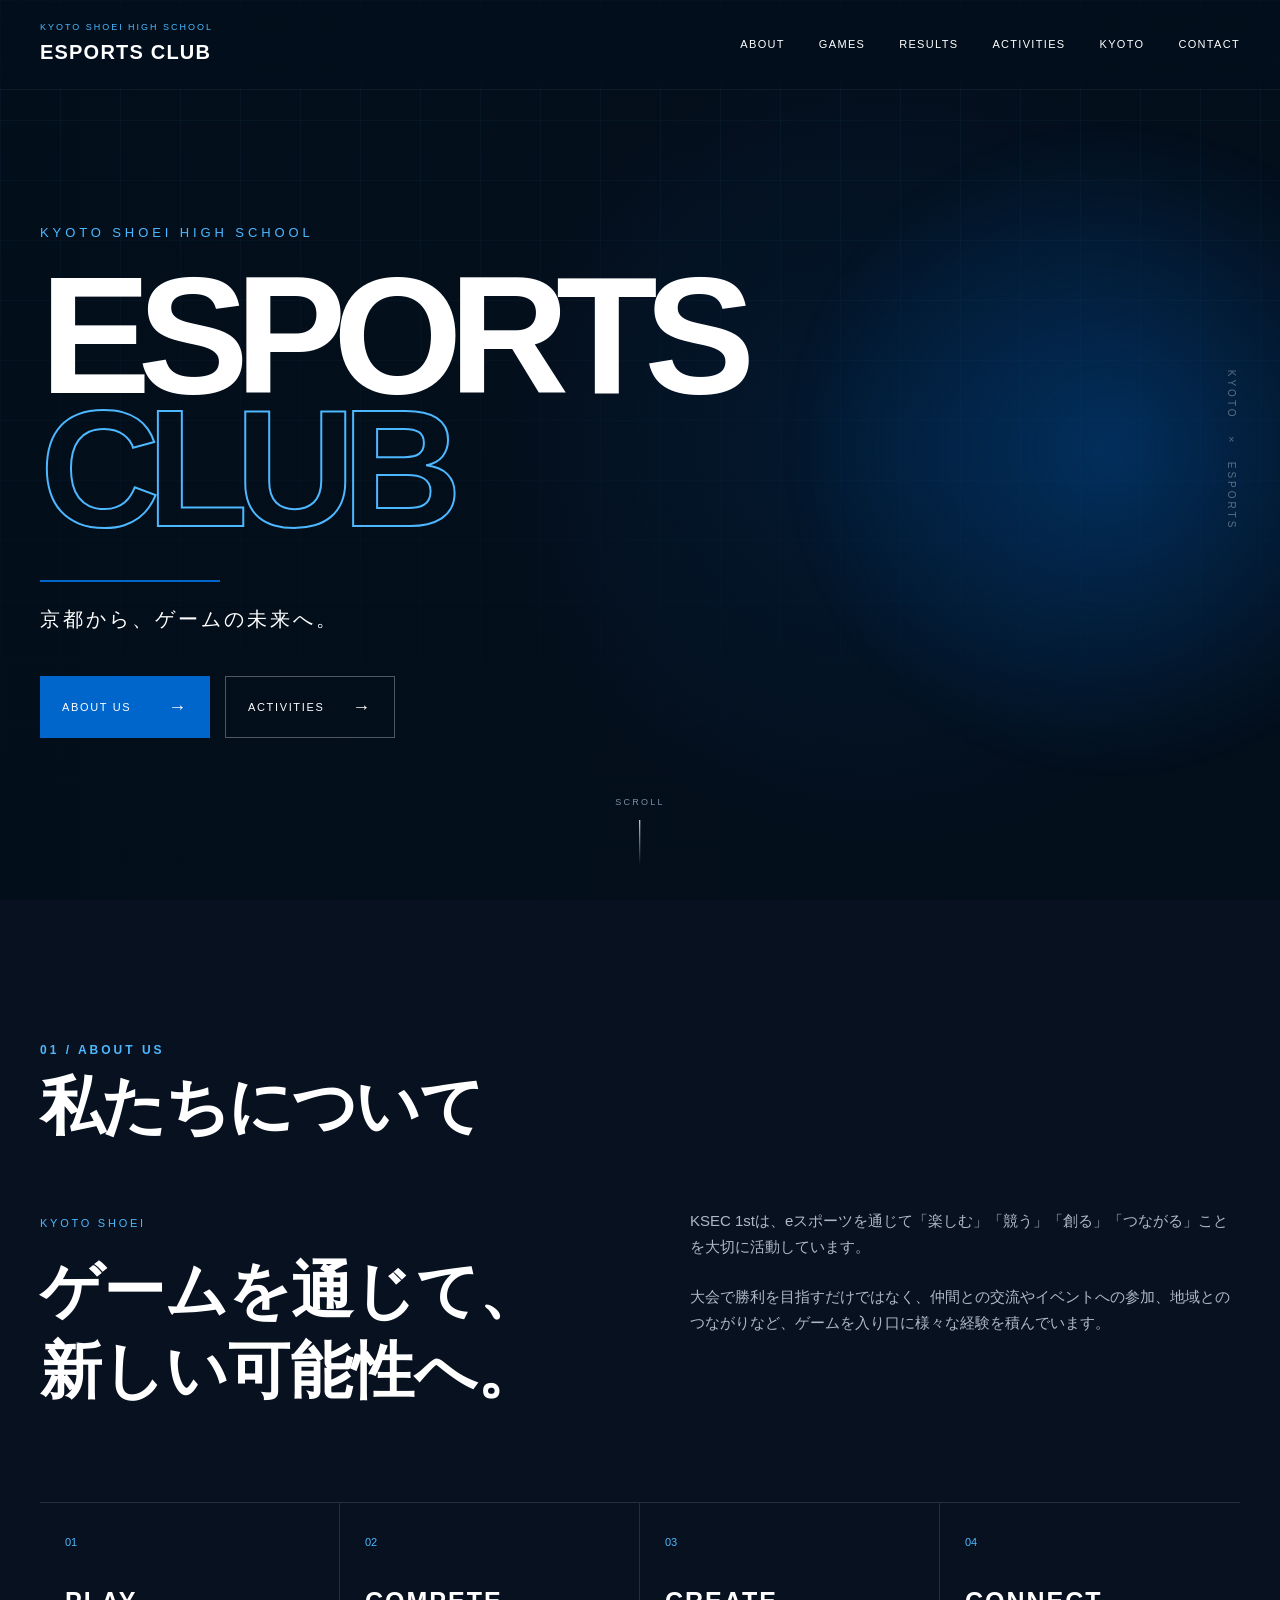
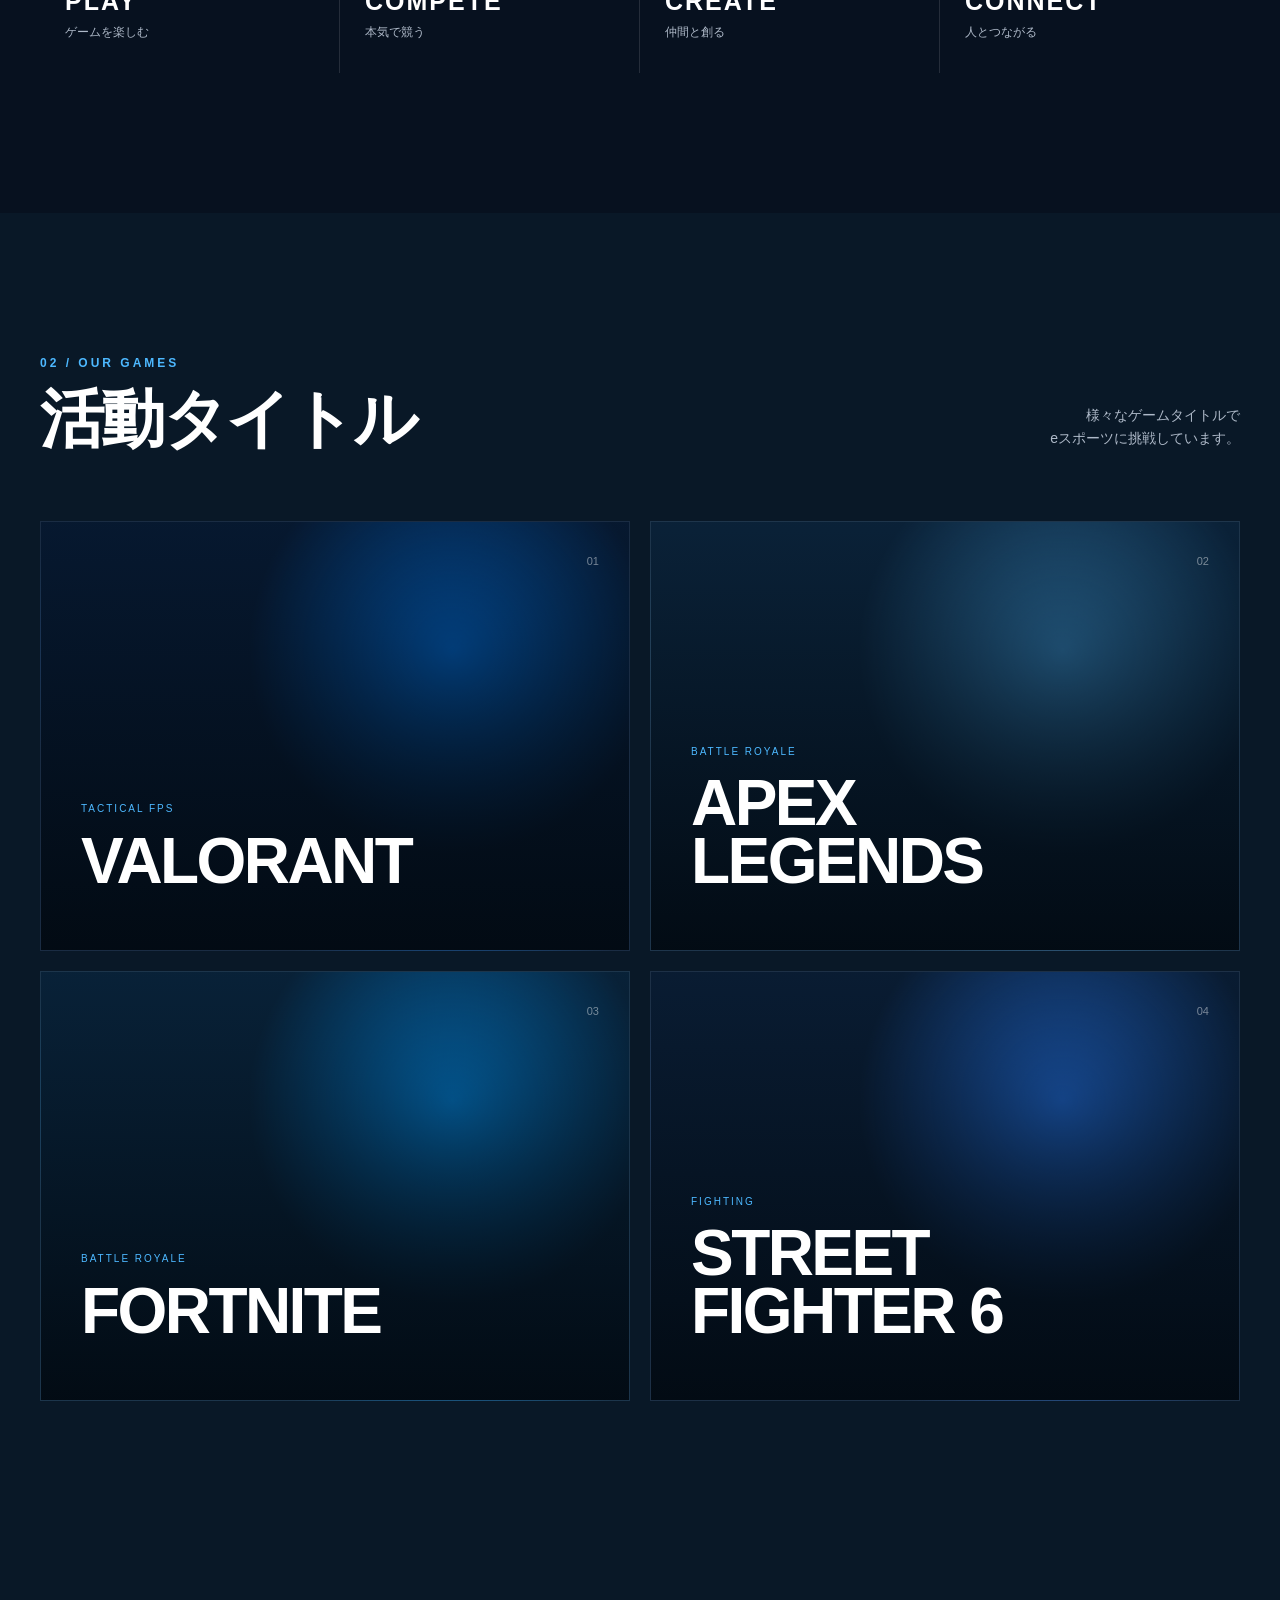
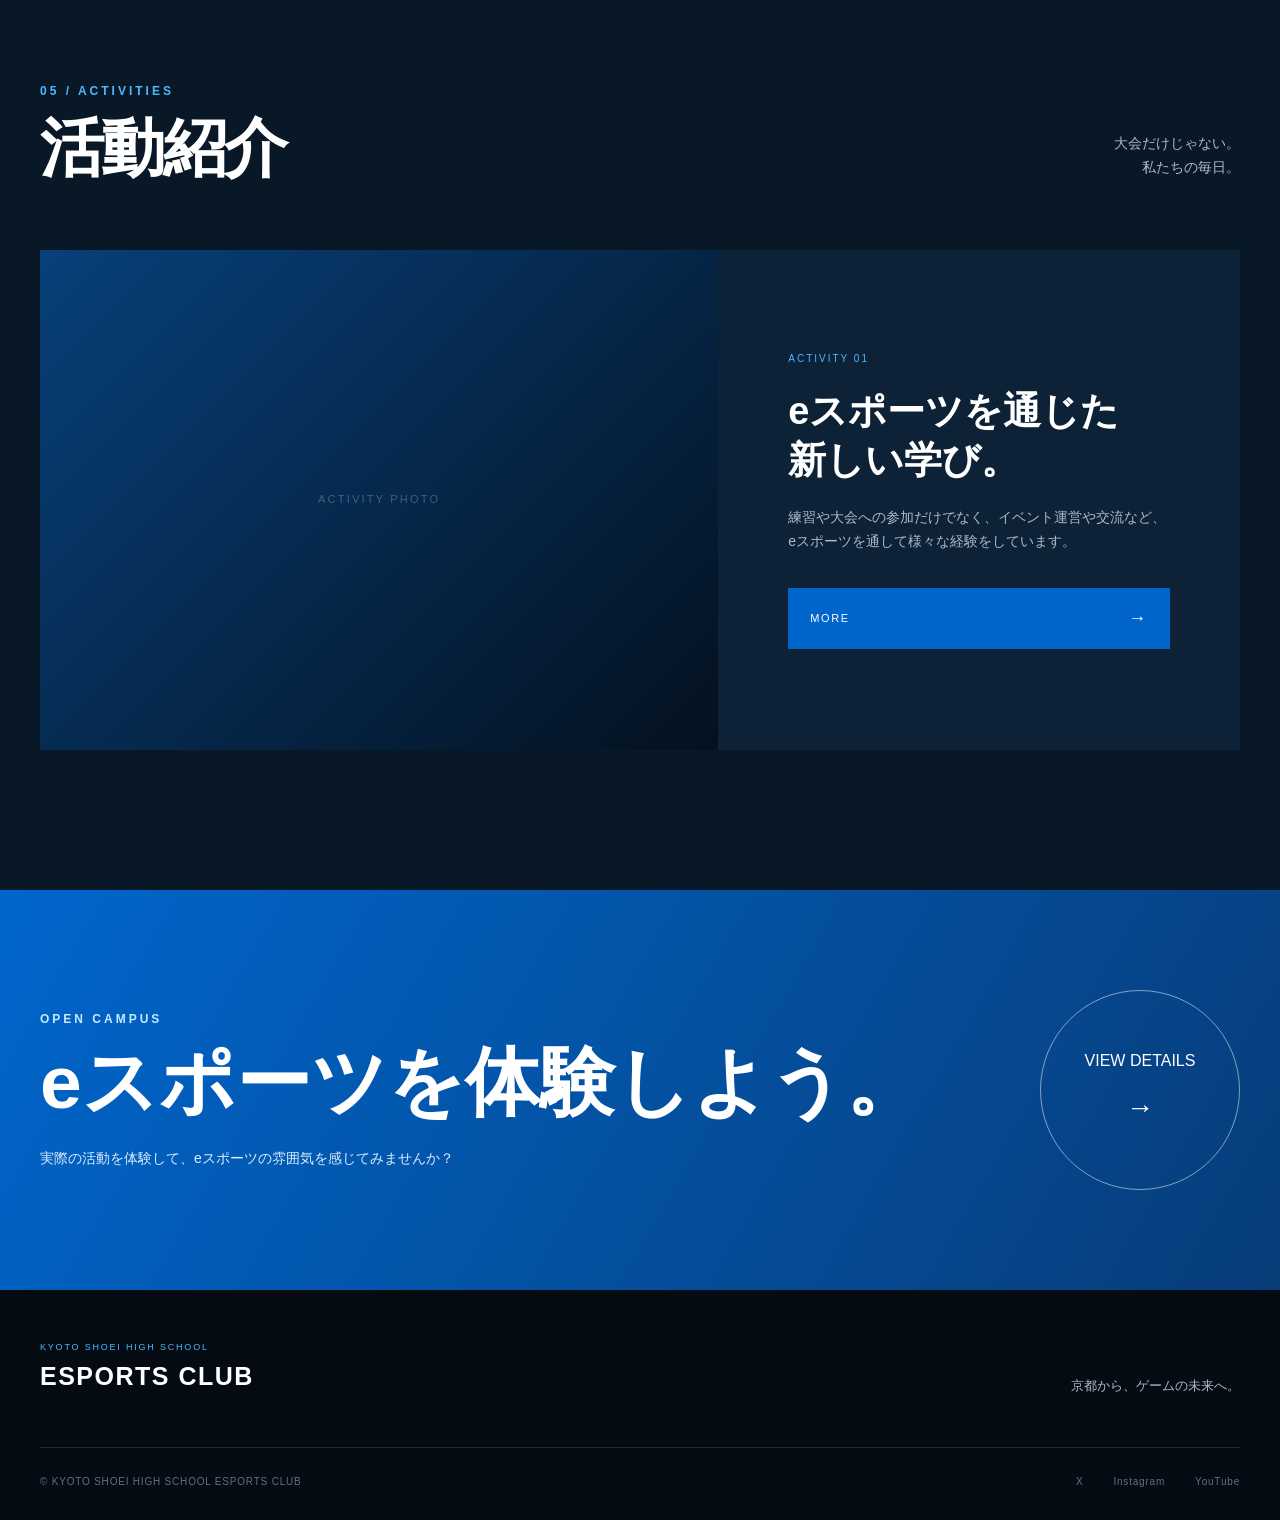
==== commit af5ade4d: "Update index.html" ====
--- a/index.html
+++ b/index.html
@@ -1,852 +1,107 @@
 <!DOCTYPE html>
 <html lang="ja">
 <head>
-  <meta charset="UTF-8">
-  <meta name="viewport" content="width=device-width, initial-scale=1.0">
+<meta charset="UTF-8">
+<meta name="viewport" content="width=device-width, initial-scale=1.0">
+<title>KSEC 1st｜京都翔英eスポーツ部</title>
+<meta name="description" content="京都翔英高等学校 eスポーツ部">
+<link rel="stylesheet" href="style.css">
+</head>
+<body>
+<!-- =========================
+       LOADING
+========================== -->
+<div id="loading"><div class="loader-logo">
+<span>KYOTO SHOEI</span><strong>ESPORTS CLUB</strong></div><div class="loading-line"><span></span></div><p>LOADING...</p></div>
+<!-- =========================
+       HEADER
+========================== -->
+<header class="header">
+<a href="#top" class="logo">
+<span class="logo-small">KYOTO SHOEI HIGH SCHOOL</span><span class="logo-main">ESPORTS CLUB</span></a>
+<nav class="nav">
+<a href="#about">ABOUT</a><a href="#games">GAMES</a><a href="#results">RESULTS</a><a href="#activities">ACTIVITIES</a><a href="#kyoto">KYOTO</a><a href="#contact">CONTACT</a></nav>
+<button class="menu-button" id="menuButton"><span></span><span></span><span></span></button>
+</header>
+<!-- =========================
+       MOBILE MENU
+========================== -->
+<div class="mobile-menu" id="mobileMenu">
+<a href="#about">ABOUT US</a><a href="#games">OUR GAMES</a><a href="#results">RESULTS</a><a href="#activities">ACTIVITIES</a><a href="#kyoto">KYOTO × ESPORTS</a><a href="#community">COMMUNITY</a><a href="#contact">CONTACT</a></div><main id="top">
+<!-- =========================
+         HERO
+========================== -->
+<section class="hero">
+<div class="hero-background"></div><div class="hero-grid"></div><div class="hero-particles"></div><div class="hero-content">
+<p class="hero-kicker">KYOTO SHOEI HIGH SCHOOL</p><h1><span>ESPORTS</span><strong>CLUB</strong></h1><div class="hero-line"></div>
+<p class="hero-copy">京都から、ゲームの未来へ。</p><div class="hero-buttons">
+<a href="#about" class="button primary">ABOUT US<span>→</span></a><a href="#activities" class="button secondary">ACTIVITIES<span>→</span></a></div></div>
+<div class="hero-side"><span>KYOTO</span><span>×</span><span>ESPORTS</span></div><div class="scroll-indicator"><span>SCROLL</span><i></i></div>
+</section>
+<!-- =========================
+         ABOUT
+========================== -->
+<section class="section about-section" id="about">
+<div class="container"><div class="section-heading reveal"><div><p class="section-number">01 / ABOUT US</p><h2>私たちについて</h2></div></div>
+<div class="about-intro reveal"><div class="about-title"><span>KYOTO SHOEI</span><h3>ゲームを通じて、<br>新しい可能性へ。</h3></div>
+<div class="about-text"><p>KSEC 1stは、eスポーツを通じて「楽しむ」「競う」「創る」「つながる」ことを大切に活動しています。</p><p>大会で勝利を目指すだけではなく、仲間との交流やイベントへの参加、地域とのつながりなど、ゲームを入り口に様々な経験を積んでいます。</p></div></div>
+<div class="values">
+<article class="value-card reveal"><span class="value-number">01</span><div><h3>PLAY</h3><p>ゲームを楽しむ</p></div></article>
+<article class="value-card reveal"><span class="value-number">02</span>
+<div><h3>COMPETE</h3><p>本気で競う</p></div></article>
+<article class="value-card reveal">
+<span class="value-number">03</span><div>
+<h3>CREATE</h3><p>仲間と創る</p></div></article>
+<article class="value-card reveal">
+<span class="value-number">04</span><div><h3>CONNECT</h3><p>人とつながる</p></div></article>
+</div></div>
+</section>
+<!-- =========================
+         GAMES
+========================== -->
+<section class="section games-section" id="games">
+<div class="container"><div class="section-heading reveal">
+<div><p class="section-number">02 / OUR GAMES</p><h2>活動タイトル</h2></div>
+<p class="heading-description">様々なゲームタイトルで<br>eスポーツに挑戦しています。</p></div>
+<div class="games-grid">
+<article class="game-card game-valorant reveal"><div class="game-overlay"></div>
+<div class="game-content">
+<span>TACTICAL FPS</span><h3>VALORANT</h3></div><div class="game-number">01</div></article>
+<article class="game-card game-apex reveal"><div class="game-overlay"></div><div class="game-content">
+<span>BATTLE ROYALE</span><h3>APEX<br>LEGENDS</h3></div><div class="game-number">02</div>
+</article><article class="game-card game-fortnite reveal">
+<div class="game-overlay"></div><div class="game-content">
+<span>BATTLE ROYALE</span> <h3>FORTNITE</h3></div><div class="game-number">03</div>
+</article><article class="game-card game-street reveal">
+<div class="game-overlay"></div><div class="game-content">
+<span>FIGHTING</span><h3>STREET<br>FIGHTER 6</h3></div><div class="game-number">04</div>
+</article></div></div>
+</section>
+<!-- =========================
+         ACTIVITIES
+========================== -->
+<section class="section activities-section" id="activities">
+<div class="container"><div class="section-heading reveal"><div><p class="section-number">05 / ACTIVITIES</p><h2>活動紹介</h2></div>
+<p class="heading-description">大会だけじゃない。<br>私たちの毎日。</p></div><div class="activity-feature reveal"><div class="activity-image"><div class="image-placeholder"><span>ACTIVITY PHOTO</span></div></div>
+<div class="activity-info"><span class="activity-label">ACTIVITY 01</span><h3>eスポーツを通じた<br>新しい学び。</h3><p>練習や大会への参加だけでなく、イベント運営や交流など、eスポーツを通して様々な経験をしています。</p>
+<a href="https://sites.google.com/kyoto-shoei.ac.jp/e-sports/kseclife?authuser=0" class="button primary">MORE<span>→</span></a></div></div></div></section>
+<!-- =========================
+         OPEN CAMPUS
+========================== -->
+<section class="open-campus-section">
+<div class="container"><div class="open-campus-inner reveal"><div><p class="section-number">OPEN CAMPUS</p><h2>eスポーツを体験しよう。</h2><p>実際の活動を体験して、eスポーツの雰囲気を感じてみませんか？</p></div>
+<a href="http://www.kyoto-shoei.ac.jp/%E5%85%A5%E8%A9%A6%E6%83%85%E5%A0%B1.html" class="campus-button"><span>VIEW DETAILS</span><strong>→</strong></a></div></div></section>
 
-  <title>KSEC 1st｜京都翔英eスポーツ部</title>
-
-  <meta
-    name="description"
-    content="京都翔英高等学校 eスポーツ部"
-  >
-
-  <link rel="stylesheet" href="style.css">
-</head>
-
-<body>
-
-  <!-- =========================
-       LOADING
-  ========================== -->
-  <div id="loading">
-    <div class="loader-logo">
-      <span>KYOTO SHOEI</span>
-      <strong>ESPORTS CLUB</strong>
-    </div>
-
-    <div class="loading-line">
-      <span></span>
-    </div>
-
-    <p>LOADING...</p>
-  </div>
+</main>
 
 
-  <!-- =========================
-       HEADER
-  ========================== -->
-  <header class="header">
-
-    <a href="#top" class="logo">
-      <span class="logo-small">KYOTO SHOEI HIGH SCHOOL</span>
-      <span class="logo-main">ESPORTS CLUB</span>
-    </a>
-
-    <nav class="nav">
-      <a href="#about">ABOUT</a>
-      <a href="#games">GAMES</a>
-      <a href="#results">RESULTS</a>
-      <a href="#activities">ACTIVITIES</a>
-      <a href="#kyoto">KYOTO</a>
-      <a href="#contact">CONTACT</a>
-    </nav>
-
-    <button class="menu-button" id="menuButton">
-      <span></span>
-      <span></span>
-      <span></span>
-    </button>
-
-  </header>
-
-
-  <!-- =========================
-       MOBILE MENU
-  ========================== -->
-  <div class="mobile-menu" id="mobileMenu">
-
-    <a href="#about">ABOUT US</a>
-    <a href="#games">OUR GAMES</a>
-    <a href="#results">RESULTS</a>
-    <a href="#activities">ACTIVITIES</a>
-    <a href="#kyoto">KYOTO × ESPORTS</a>
-    <a href="#community">COMMUNITY</a>
-    <a href="#contact">CONTACT</a>
-
-  </div>
-
-
-  <main id="top">
-
-    <!-- =========================
-         HERO
-    ========================== -->
-    <section class="hero">
-
-      <div class="hero-background"></div>
-
-      <div class="hero-grid"></div>
-
-      <div class="hero-particles"></div>
-
-      <div class="hero-content">
-
-        <p class="hero-kicker">
-          KYOTO SHOEI HIGH SCHOOL
-        </p>
-
-        <h1>
-          <span>ESPORTS</span>
-          <strong>CLUB</strong>
-        </h1>
-
-        <div class="hero-line"></div>
-
-        <p class="hero-copy">
-          京都から、ゲームの未来へ。
-        </p>
-
-        <div class="hero-buttons">
-
-          <a href="#about" class="button primary">
-            ABOUT US
-            <span>→</span>
-          </a>
-
-          <a href="#activities" class="button secondary">
-            ACTIVITIES
-            <span>→</span>
-          </a>
-
-        </div>
-
-      </div>
-
-      <div class="hero-side">
-        <span>KYOTO</span>
-        <span>×</span>
-        <span>ESPORTS</span>
-      </div>
-
-      <div class="scroll-indicator">
-        <span>SCROLL</span>
-        <i></i>
-      </div>
-
-    </section>
-
-
-    <!-- =========================
-         NEWS
-    ========================== -->
-    <section class="section news-section">
-
-      <div class="container">
-
-        <div class="section-heading reveal">
-
-          <div>
-            <p class="section-number">01 / NEWS</p>
-            <h2>最新情報</h2>
-          </div>
-
-          <a href="#" class="more-link">
-            VIEW ALL →
-          </a>
-
-        </div>
-
-
-        <div class="news-list">
-
-          <a href="#" class="news-item reveal">
-
-            <time>2026.10.05</time>
-
-            <span class="news-category">INFO</span>
-
-            <p>
-              京都翔英高校 eスポーツ部 Webサイトをリニューアルしました。
-            </p>
-
-            <span class="news-arrow">→</span>
-
-          </a>
-
-
-          <a href="#" class="news-item reveal">
-
-            <time>2026.09.28</time>
-
-            <span class="news-category">EVENT</span>
-
-            <p>
-              eスポーツ部 活動イベントのお知らせ
-            </p>
-
-            <span class="news-arrow">→</span>
-
-          </a>
-
-
-          <a href="#" class="news-item reveal">
-
-            <time>2026.09.20</time>
-
-            <span class="news-category">ACTIVITY</span>
-
-            <p>
-              今月の活動レポートを公開しました。
-            </p>
-
-            <span class="news-arrow">→</span>
-
-          </a>
-
-        </div>
-
-      </div>
-
-    </section>
-
-
-    <!-- =========================
-         ABOUT
-    ========================== -->
-    <section class="section about-section" id="about">
-
-      <div class="container">
-
-        <div class="section-heading reveal">
-
-          <div>
-            <p class="section-number">02 / ABOUT US</p>
-            <h2>私たちについて</h2>
-          </div>
-
-        </div>
-
-
-        <div class="about-intro reveal">
-
-          <div class="about-title">
-
-            <span>KYOTO SHOEI</span>
-
-            <h3>
-              ゲームを通じて、<br>
-              新しい可能性へ。
-            </h3>
-
-          </div>
-
-          <div class="about-text">
-
-            <p>
-              京都翔英高等学校 eスポーツ部は、
-              eスポーツを通じて「楽しむ」「競う」「創る」「つながる」
-              ことを大切に活動しています。
-            </p>
-
-            <p>
-              大会で勝利を目指すだけではなく、
-              仲間との交流やイベントへの参加、
-              地域とのつながりなど、ゲームを入り口に
-              様々な経験を積んでいます。
-            </p>
-
-          </div>
-
-        </div>
-
-
-        <div class="values">
-
-          <article class="value-card reveal">
-
-            <span class="value-number">01</span>
-
-            <div>
-              <h3>PLAY</h3>
-              <p>ゲームを楽しむ</p>
-            </div>
-
-          </article>
-
-
-          <article class="value-card reveal">
-
-            <span class="value-number">02</span>
-
-            <div>
-              <h3>COMPETE</h3>
-              <p>本気で競う</p>
-            </div>
-
-          </article>
-
-
-          <article class="value-card reveal">
-
-            <span class="value-number">03</span>
-
-            <div>
-              <h3>CREATE</h3>
-              <p>仲間と創る</p>
-            </div>
-
-          </article>
-
-
-          <article class="value-card reveal">
-
-            <span class="value-number">04</span>
-
-            <div>
-              <h3>CONNECT</h3>
-              <p>人とつながる</p>
-            </div>
-
-          </article>
-
-        </div>
-
-      </div>
-
-    </section>
-
-
-    <!-- =========================
-         GAMES
-    ========================== -->
-    <section class="section games-section" id="games">
-
-      <div class="container">
-
-        <div class="section-heading reveal">
-
-          <div>
-            <p class="section-number">03 / OUR GAMES</p>
-            <h2>活動タイトル</h2>
-          </div>
-
-          <p class="heading-description">
-            様々なゲームタイトルで<br>
-            eスポーツに挑戦しています。
-          </p>
-
-        </div>
-
-
-        <div class="games-grid">
-
-          <article class="game-card game-valorant reveal">
-
-            <div class="game-overlay"></div>
-
-            <div class="game-content">
-
-              <span>TACTICAL FPS</span>
-
-              <h3>VALORANT</h3>
-
-              <p>
-                戦略とチームワークで<br>
-                勝利を目指す。
-              </p>
-
-            </div>
-
-            <div class="game-number">01</div>
-
-          </article>
-
-
-          <article class="game-card game-apex reveal">
-
-            <div class="game-overlay"></div>
-
-            <div class="game-content">
-
-              <span>BATTLE ROYALE</span>
-
-              <h3>APEX<br>LEGENDS</h3>
-
-              <p>
-                仲間と連携し、<br>
-                最後まで生き残る。
-              </p>
-
-            </div>
-
-            <div class="game-number">02</div>
-
-          </article>
-
-
-          <article class="game-card game-fortnite reveal">
-
-            <div class="game-overlay"></div>
-
-            <div class="game-content">
-
-              <span>BATTLE ROYALE</span>
-
-              <h3>FORTNITE</h3>
-
-              <p>
-                自由な発想で<br>
-                勝利をつかむ。
-              </p>
-
-            </div>
-
-            <div class="game-number">03</div>
-
-          </article>
-
-
-          <article class="game-card game-street reveal">
-
-            <div class="game-overlay"></div>
-
-            <div class="game-content">
-
-              <span>FIGHTING</span>
-
-              <h3>STREET<br>FIGHTER 6</h3>
-
-              <p>
-                1対1の真剣勝負。
-              </p>
-
-            </div>
-
-            <div class="game-number">04</div>
-
-          </article>
-
-        </div>
-
-      </div>
-
-    </section>
-
-
-    <!-- =========================
-         RESULTS
-    ========================== -->
-    <section class="section results-section" id="results">
-
-      <div class="container">
-
-        <div class="section-heading reveal">
-
-          <div>
-            <p class="section-number">04 / RESULTS</p>
-            <h2>大会実績</h2>
-          </div>
-
-          <p class="heading-description">
-            これまでの挑戦と<br>
-            その軌跡。
-          </p>
-
-        </div>
-
-
-        <div class="results-list">
-
-          <article class="result-item reveal">
-
-            <div class="result-date">
-              2026
-            </div>
-
-            <div class="result-game">
-              VALORANT
-            </div>
-
-            <div class="result-name">
-              大会出場
-            </div>
-
-            <div class="result-rank">
-              <span>RESULT</span>
-              <strong>—</strong>
-            </div>
-
-          </article>
-
-
-          <article class="result-item reveal">
-
-            <div class="result-date">
-              2026
-            </div>
-
-            <div class="result-game">
-              APEX LEGENDS
-            </div>
-
-            <div class="result-name">
-              大会出場
-            </div>
-
-            <div class="result-rank">
-              <span>RESULT</span>
-              <strong>—</strong>
-            </div>
-
-          </article>
-
-
-          <article class="result-item reveal">
-
-            <div class="result-date">
-              2025
-            </div>
-
-            <div class="result-game">
-              FORTNITE
-            </div>
-
-            <div class="result-name">
-              大会出場
-            </div>
-
-            <div class="result-rank">
-              <span>RESULT</span>
-              <strong>—</strong>
-            </div>
-
-          </article>
-
-        </div>
-
-      </div>
-
-    </section>
-
-
-    <!-- =========================
-         ACTIVITIES
-    ========================== -->
-    <section class="section activities-section" id="activities">
-
-      <div class="container">
-
-        <div class="section-heading reveal">
-
-          <div>
-            <p class="section-number">05 / ACTIVITIES</p>
-            <h2>活動紹介</h2>
-          </div>
-
-          <p class="heading-description">
-            大会だけじゃない。<br>
-            私たちの毎日。
-          </p>
-
-        </div>
-
-
-        <div class="activity-feature reveal">
-
-          <div class="activity-image">
-            <div class="image-placeholder">
-              <span>ACTIVITY PHOTO</span>
-            </div>
-          </div>
-
-          <div class="activity-info">
-
-            <span class="activity-label">ACTIVITY 01</span>
-
-            <h3>
-              eスポーツを通じた<br>
-              新しい学び。
-            </h3>
-
-            <p>
-              練習や大会への参加だけでなく、
-              イベント運営や交流など、
-              eスポーツを通して様々な経験をしています。
-            </p>
-
-            <a href="#" class="button primary">
-              MORE
-              <span>→</span>
-            </a>
-
-          </div>
-
-        </div>
-
-      </div>
-
-    </section>
-
-
-    <!-- =========================
-         KYOTO
-    ========================== -->
-    <section class="kyoto-section" id="kyoto">
-
-      <div class="kyoto-background"></div>
-
-      <div class="kyoto-overlay"></div>
-
-      <div class="container">
-
-        <div class="kyoto-content reveal">
-
-          <p class="section-number">06 / KYOTO × ESPORTS</p>
-
-          <h2>
-            京都から、<br>
-            ゲームの未来へ。
-          </h2>
-
-          <p>
-            古都・京都から、新しいeスポーツの可能性を。
-          </p>
-
-          <p>
-            私たちはゲームを通じて、
-            仲間や地域、そしてまだ出会っていない
-            人たちとのつながりを広げていきます。
-          </p>
-
-        </div>
-
-      </div>
-
-    </section>
-
-
-    <!-- =========================
-         COMMUNITY
-    ========================== -->
-    <section class="section community-section" id="community">
-
-      <div class="container">
-
-        <div class="section-heading reveal">
-
-          <div>
-            <p class="section-number">07 / COMMUNITY</p>
-            <h2>つながる</h2>
-          </div>
-
-        </div>
-
-
-        <div class="community-grid">
-
-          <article class="community-card reveal">
-
-            <span>01</span>
-
-            <h3>
-              TOURNAMENT
-            </h3>
-
-            <p>
-              大会やイベントへの参加を通して、
-              他校・他チームとの交流を広げています。
-            </p>
-
-          </article>
-
-
-          <article class="community-card reveal">
-
-            <span>02</span>
-
-            <h3>
-              EVENT
-            </h3>
-
-            <p>
-              eスポーツに関する様々なイベントへ
-              積極的に参加しています。
-            </p>
-
-          </article>
-
-
-          <article class="community-card reveal">
-
-            <span>03</span>
-
-            <h3>
-              COMMUNITY
-            </h3>
-
-            <p>
-              ゲームをきっかけに、
-              世代や地域を越えたつながりを作ります。
-            </p>
-
-          </article>
-
-        </div>
-
-      </div>
-
-    </section>
-
-
-    <!-- =========================
-         OPEN CAMPUS
-    ========================== -->
-    <section class="open-campus-section">
-
-      <div class="container">
-
-        <div class="open-campus-inner reveal">
-
-          <div>
-
-            <p class="section-number">
-              OPEN CAMPUS
-            </p>
-
-            <h2>
-              eスポーツ部を<br>
-              体験しよう。
-            </h2>
-
-            <p>
-              実際の活動を体験して、
-              eスポーツ部の雰囲気を感じてみませんか？
-            </p>
-
-          </div>
-
-
-          <a href="#" class="campus-button">
-
-            <span>VIEW DETAILS</span>
-
-            <strong>→</strong>
-
-          </a>
-
-        </div>
-
-      </div>
-
-    </section>
-
-
-    <!-- =========================
-         CONTACT / SNS
-    ========================== -->
-    <section class="contact-section" id="contact">
-
-      <div class="container">
-
-        <div class="contact-heading reveal">
-
-          <p class="section-number">
-            08 / CONNECT
-          </p>
-
-          <h2>
-            FOLLOW<br>
-            OUR JOURNEY.
-          </h2>
-
-          <p>
-            京都翔英高校 eスポーツ部の活動を<br>
-            SNSでも発信しています。
-          </p>
-
-        </div>
-
-
-        <div class="social-links reveal">
-
-          <a href="#" class="social-link">
-            <span>X</span>
-            <strong>TWITTER / X</strong>
-            <i>→</i>
-          </a>
-
-          <a href="#" class="social-link">
-            <span>IG</span>
-            <strong>INSTAGRAM</strong>
-            <i>→</i>
-          </a>
-
-          <a href="#" class="social-link">
-            <span>YT</span>
-            <strong>YOUTUBE</strong>
-            <i>→</i>
-          </a>
-
-          <a href="#" class="social-link">
-            <span>TW</span>
-            <strong>TWITCH</strong>
-            <i>→</i>
-          </a>
-
-        </div>
-
-      </div>
-
-    </section>
-
-  </main>
-
-
-  <!-- =========================
+<!-- =========================
        FOOTER
-  ========================== -->
-  <footer class="footer">
-
-    <div class="container">
-
-      <div class="footer-top">
-
-        <div class="footer-logo">
-
-          <span>KYOTO SHOEI HIGH SCHOOL</span>
-
-          <strong>ESPORTS CLUB</strong>
-
-        </div>
-
-
-        <p>
-          京都から、ゲームの未来へ。
-        </p>
-
-      </div>
-
-
-      <div class="footer-bottom">
-
-        <p>
-          © KYOTO SHOEI HIGH SCHOOL ESPORTS CLUB
-        </p>
-
-        <div>
-          <a href="#">PRIVACY POLICY</a>
-          <a href="#top">BACK TO TOP ↑</a>
-        </div>
-
-      </div>
-
-    </div>
-
-  </footer>
-
-
-  <script src="script.js"></script>
-
+========================== -->
+<footer class="footer">
+<div class="container"><div class="footer-top"><div class="footer-logo"><span>KYOTO SHOEI HIGH SCHOOL</span><strong>ESPORTS CLUB</strong></div><p>京都から、ゲームの未来へ。</p></div><div class="footer-bottom">
+<p>© KYOTO SHOEI HIGH SCHOOL ESPORTS CLUB</p><div><a href="https://x.com/kyoto_shoei">X</a><a href="https://www.instagram.com/kyotoshoei_highschool_info/">Instagram</a><a href="https://www.youtube.com/@masayume6021">YouTube</a></div></div></div>
+</footer>
+<script src="script.js"></script>
 </body>
 </html>
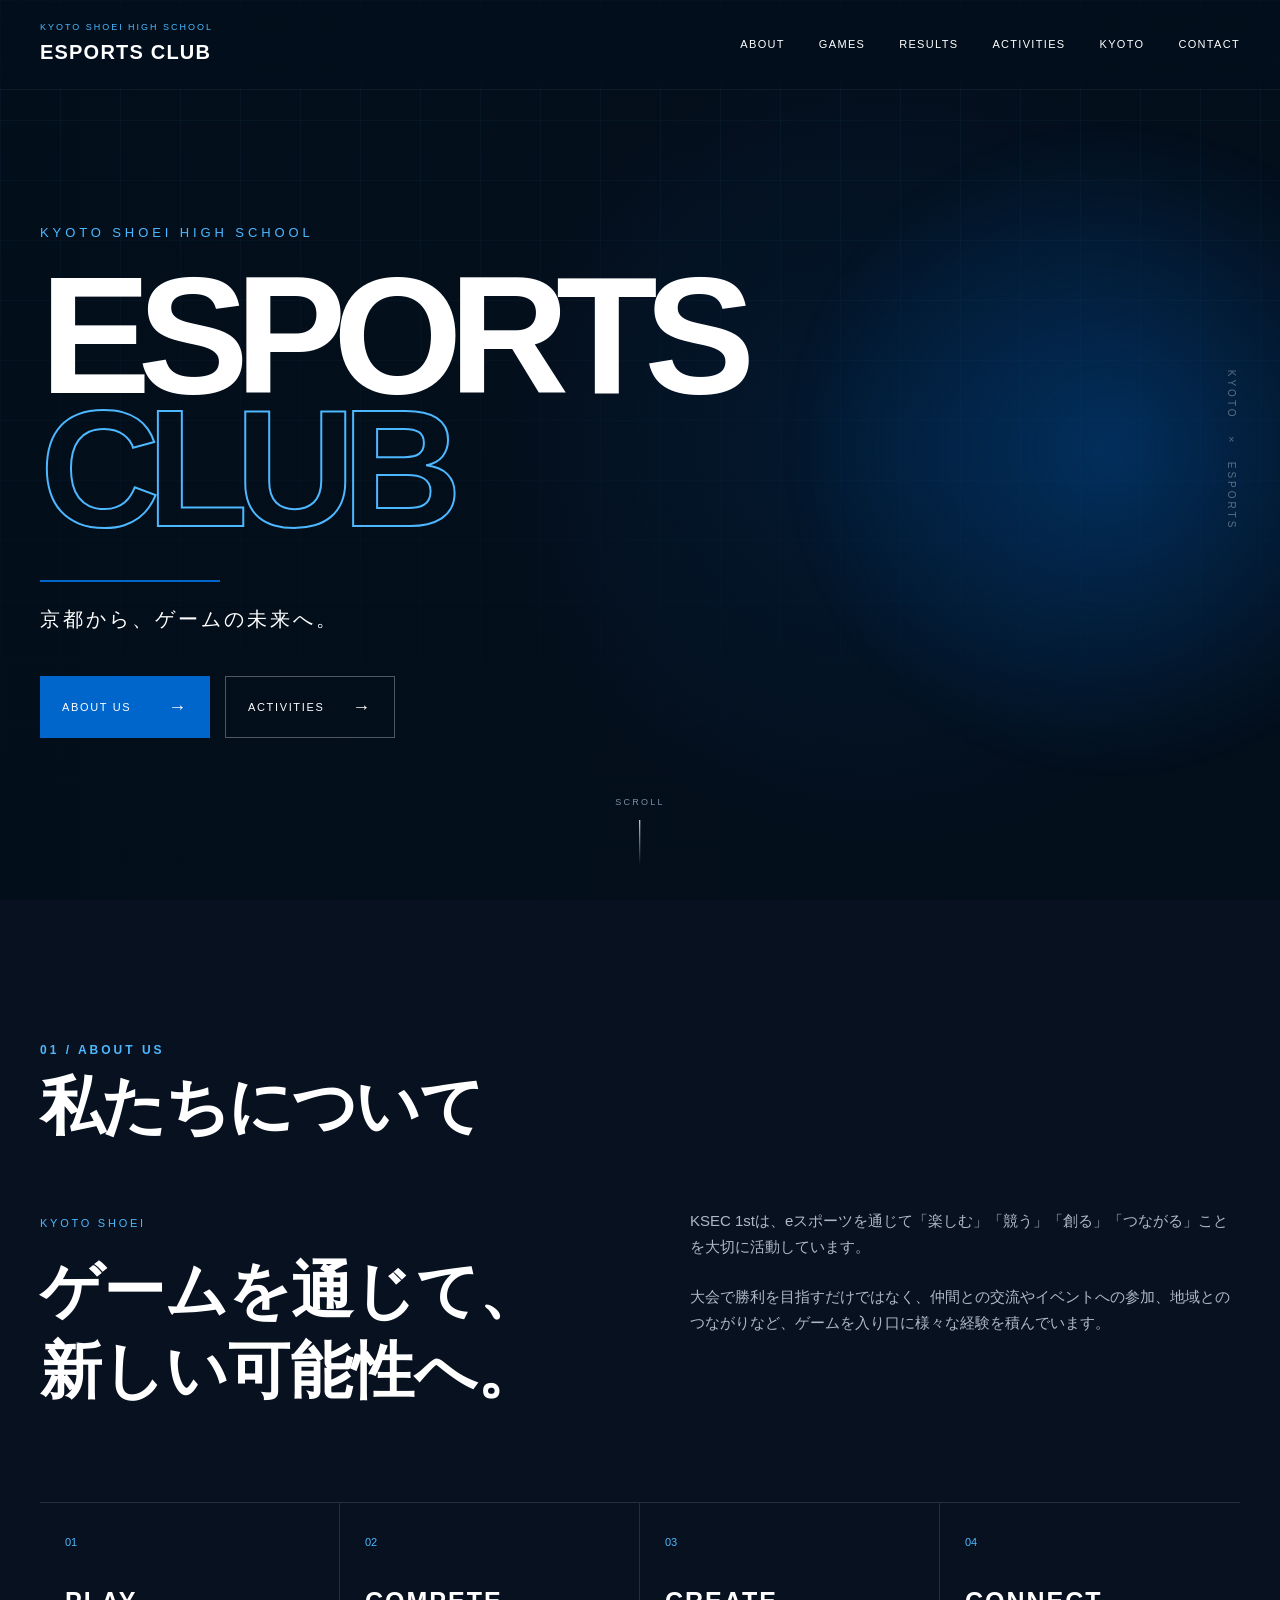
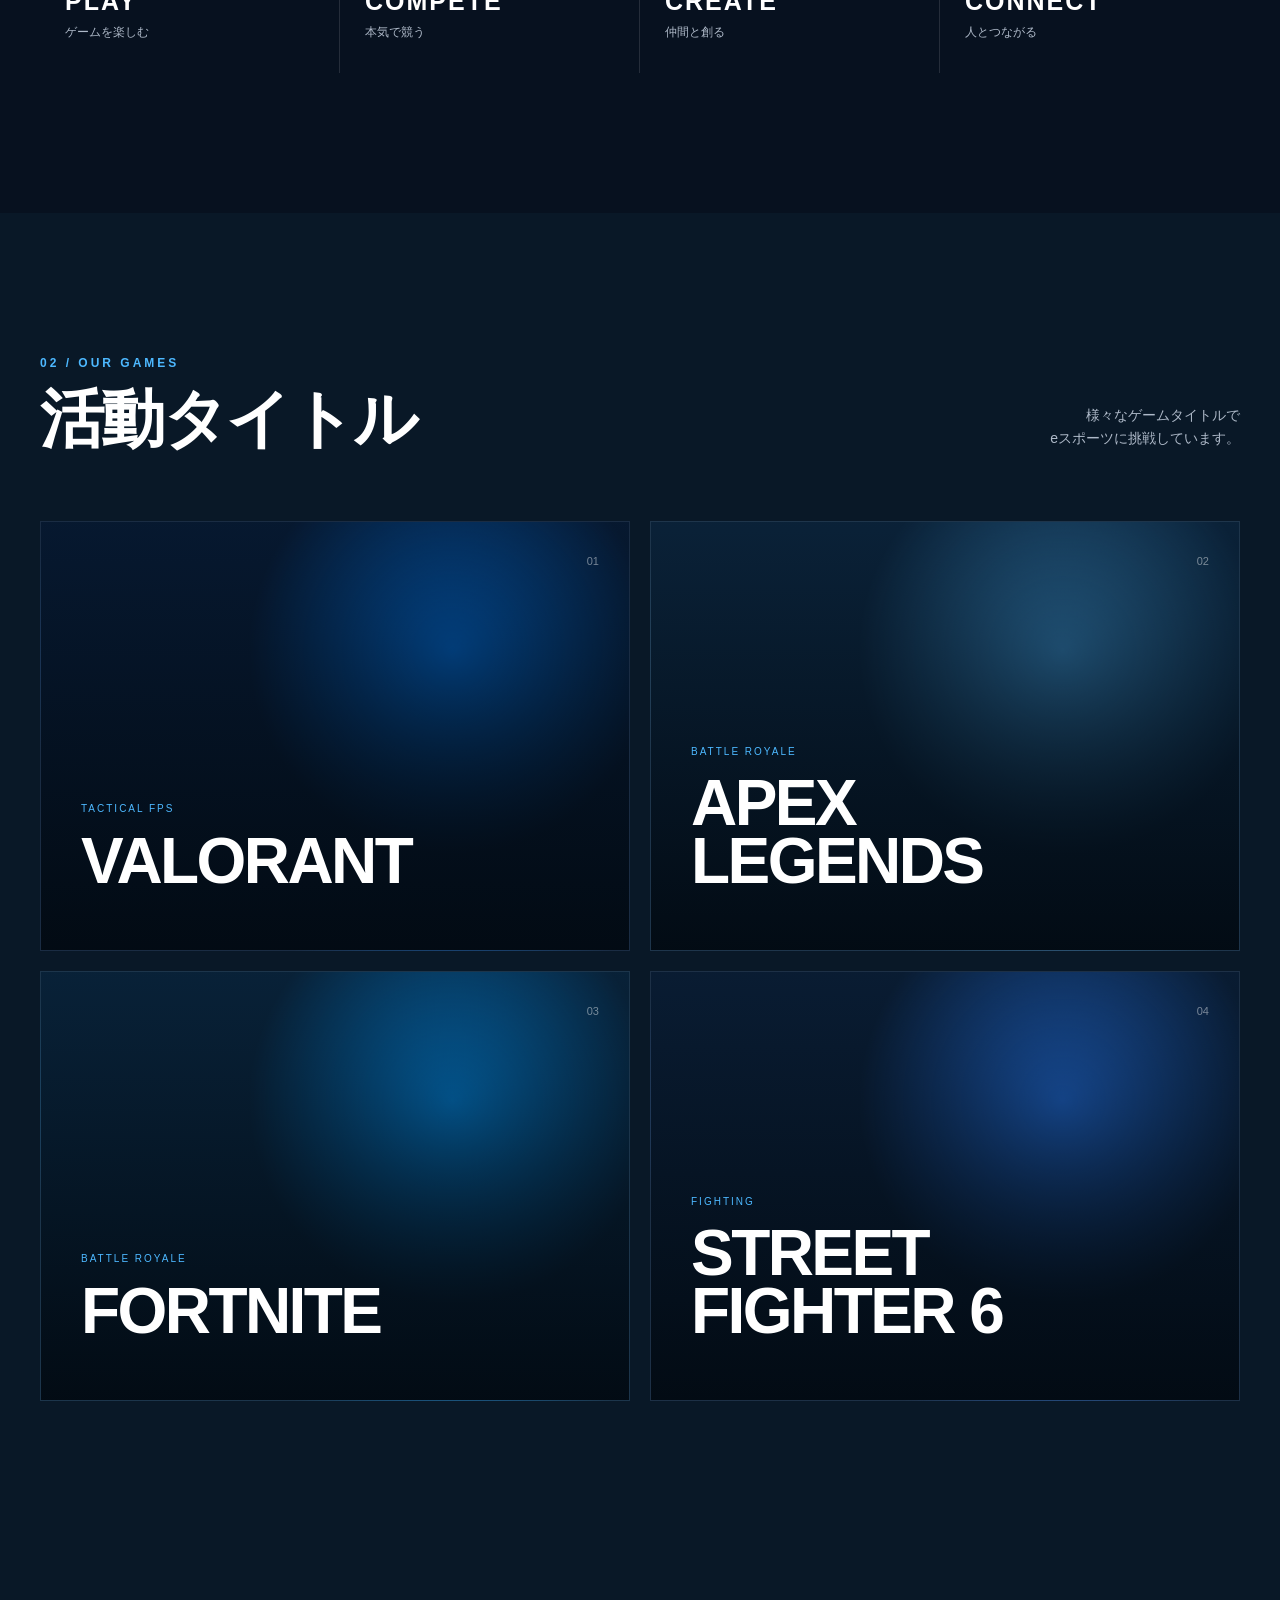
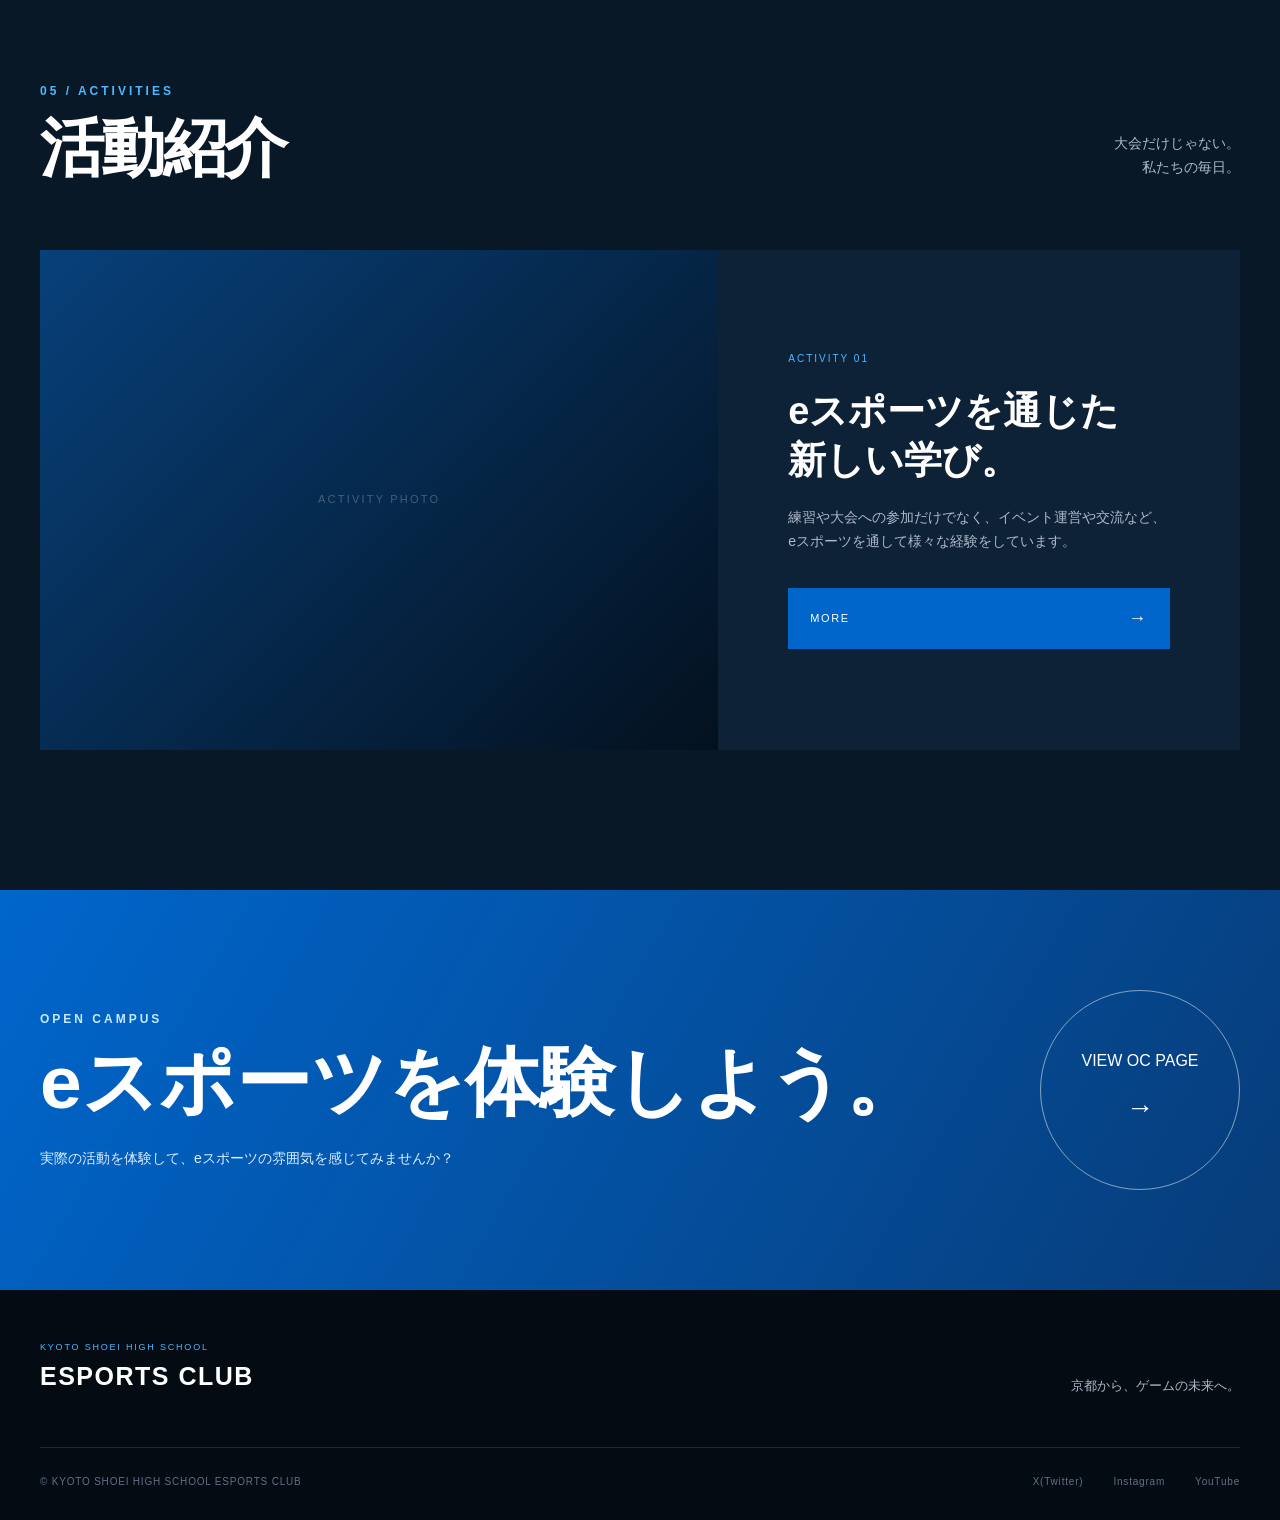
==== commit 1ca5cd0b: "Update index.html" ====
--- a/index.html
+++ b/index.html
@@ -90,7 +90,7 @@
 ========================== -->
 <section class="open-campus-section">
 <div class="container"><div class="open-campus-inner reveal"><div><p class="section-number">OPEN CAMPUS</p><h2>eスポーツを体験しよう。</h2><p>実際の活動を体験して、eスポーツの雰囲気を感じてみませんか？</p></div>
-<a href="http://www.kyoto-shoei.ac.jp/%E5%85%A5%E8%A9%A6%E6%83%85%E5%A0%B1.html" class="campus-button"><span>VIEW DETAILS</span><strong>→</strong></a></div></div></section>
+<a href="http://www.kyoto-shoei.ac.jp/%E5%85%A5%E8%A9%A6%E6%83%85%E5%A0%B1.html" class="campus-button"><span>VIEW OC PAGE</span><strong>→</strong></a></div></div></section>
 
 </main>
 
@@ -100,7 +100,7 @@
 ========================== -->
 <footer class="footer">
 <div class="container"><div class="footer-top"><div class="footer-logo"><span>KYOTO SHOEI HIGH SCHOOL</span><strong>ESPORTS CLUB</strong></div><p>京都から、ゲームの未来へ。</p></div><div class="footer-bottom">
-<p>© KYOTO SHOEI HIGH SCHOOL ESPORTS CLUB</p><div><a href="https://x.com/kyoto_shoei">X</a><a href="https://www.instagram.com/kyotoshoei_highschool_info/">Instagram</a><a href="https://www.youtube.com/@masayume6021">YouTube</a></div></div></div>
+<p>© KYOTO SHOEI HIGH SCHOOL ESPORTS CLUB</p><div><a href="https://x.com/kyoto_shoei">X(Twitter)</a><a href="https://www.instagram.com/kyotoshoei_highschool_info/">Instagram</a><a href="https://www.youtube.com/@masayume6021">YouTube</a></div></div></div>
 </footer>
 <script src="script.js"></script>
 </body>
